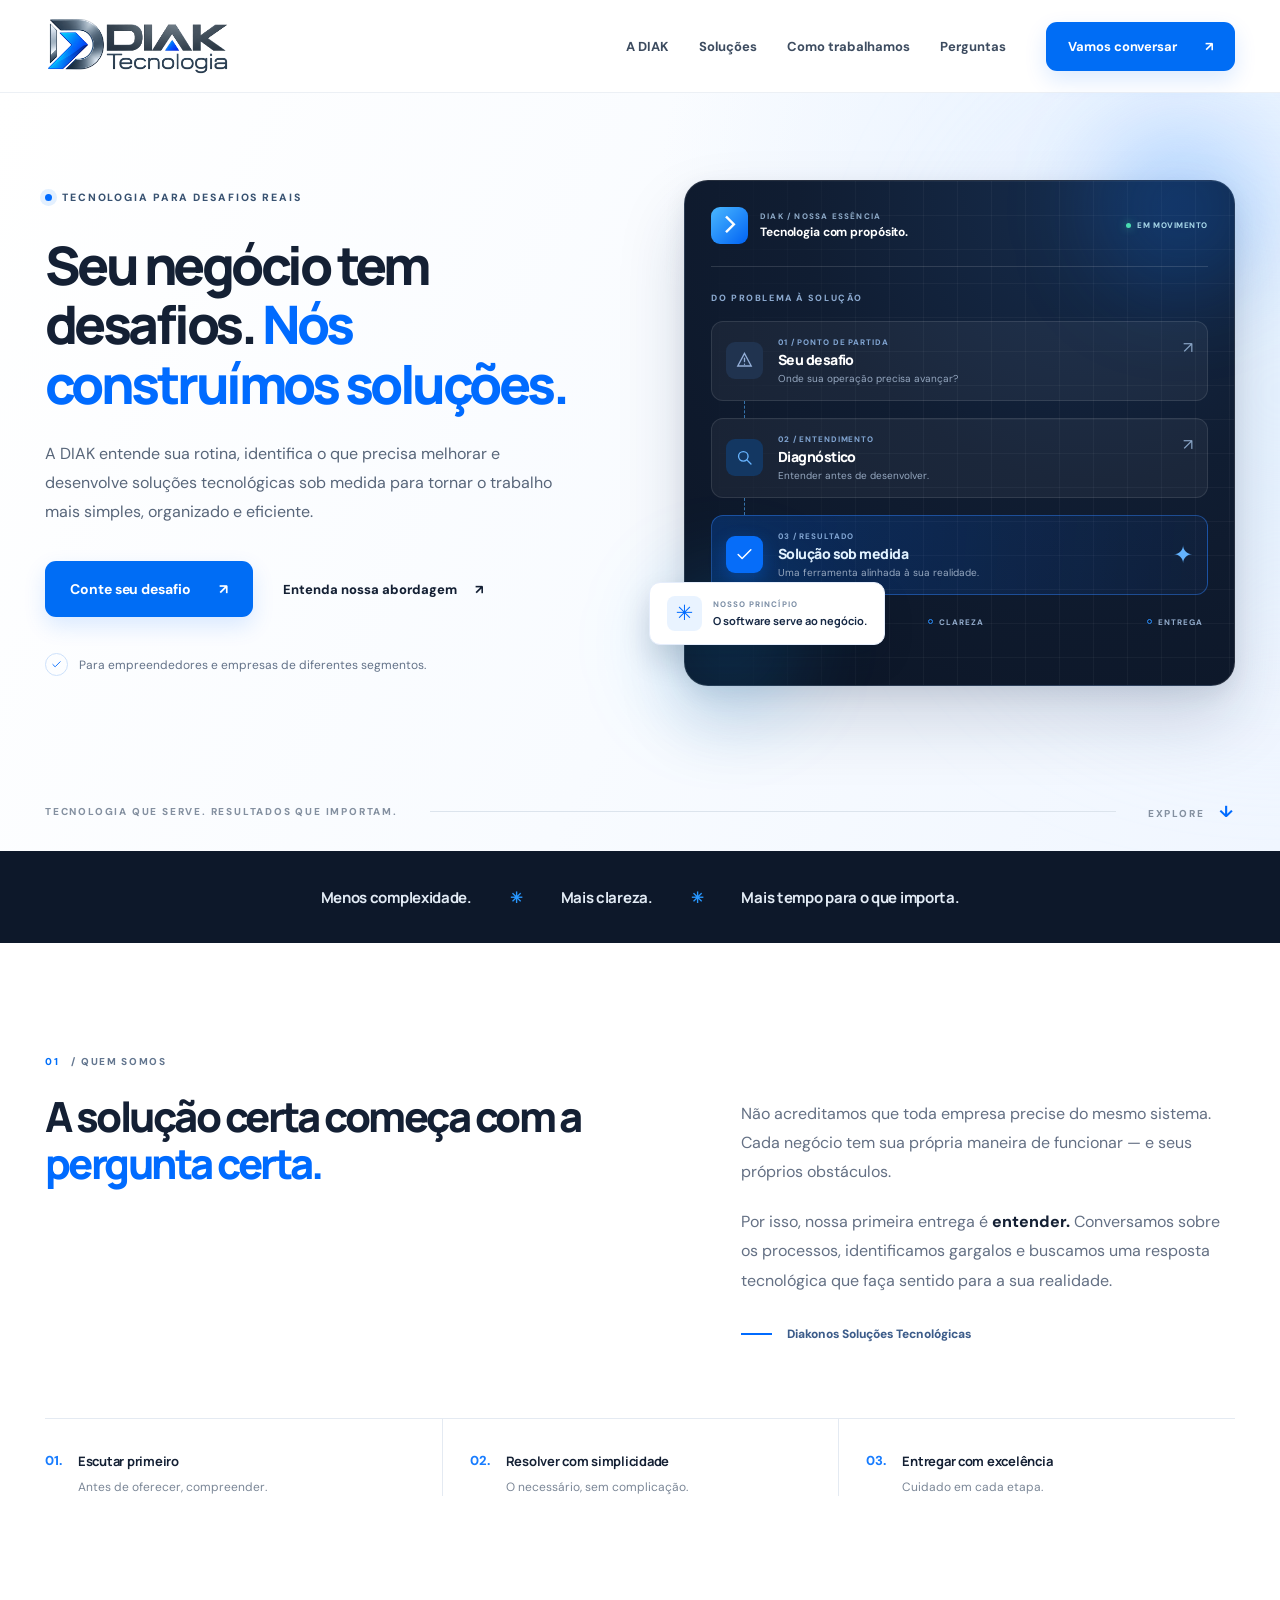
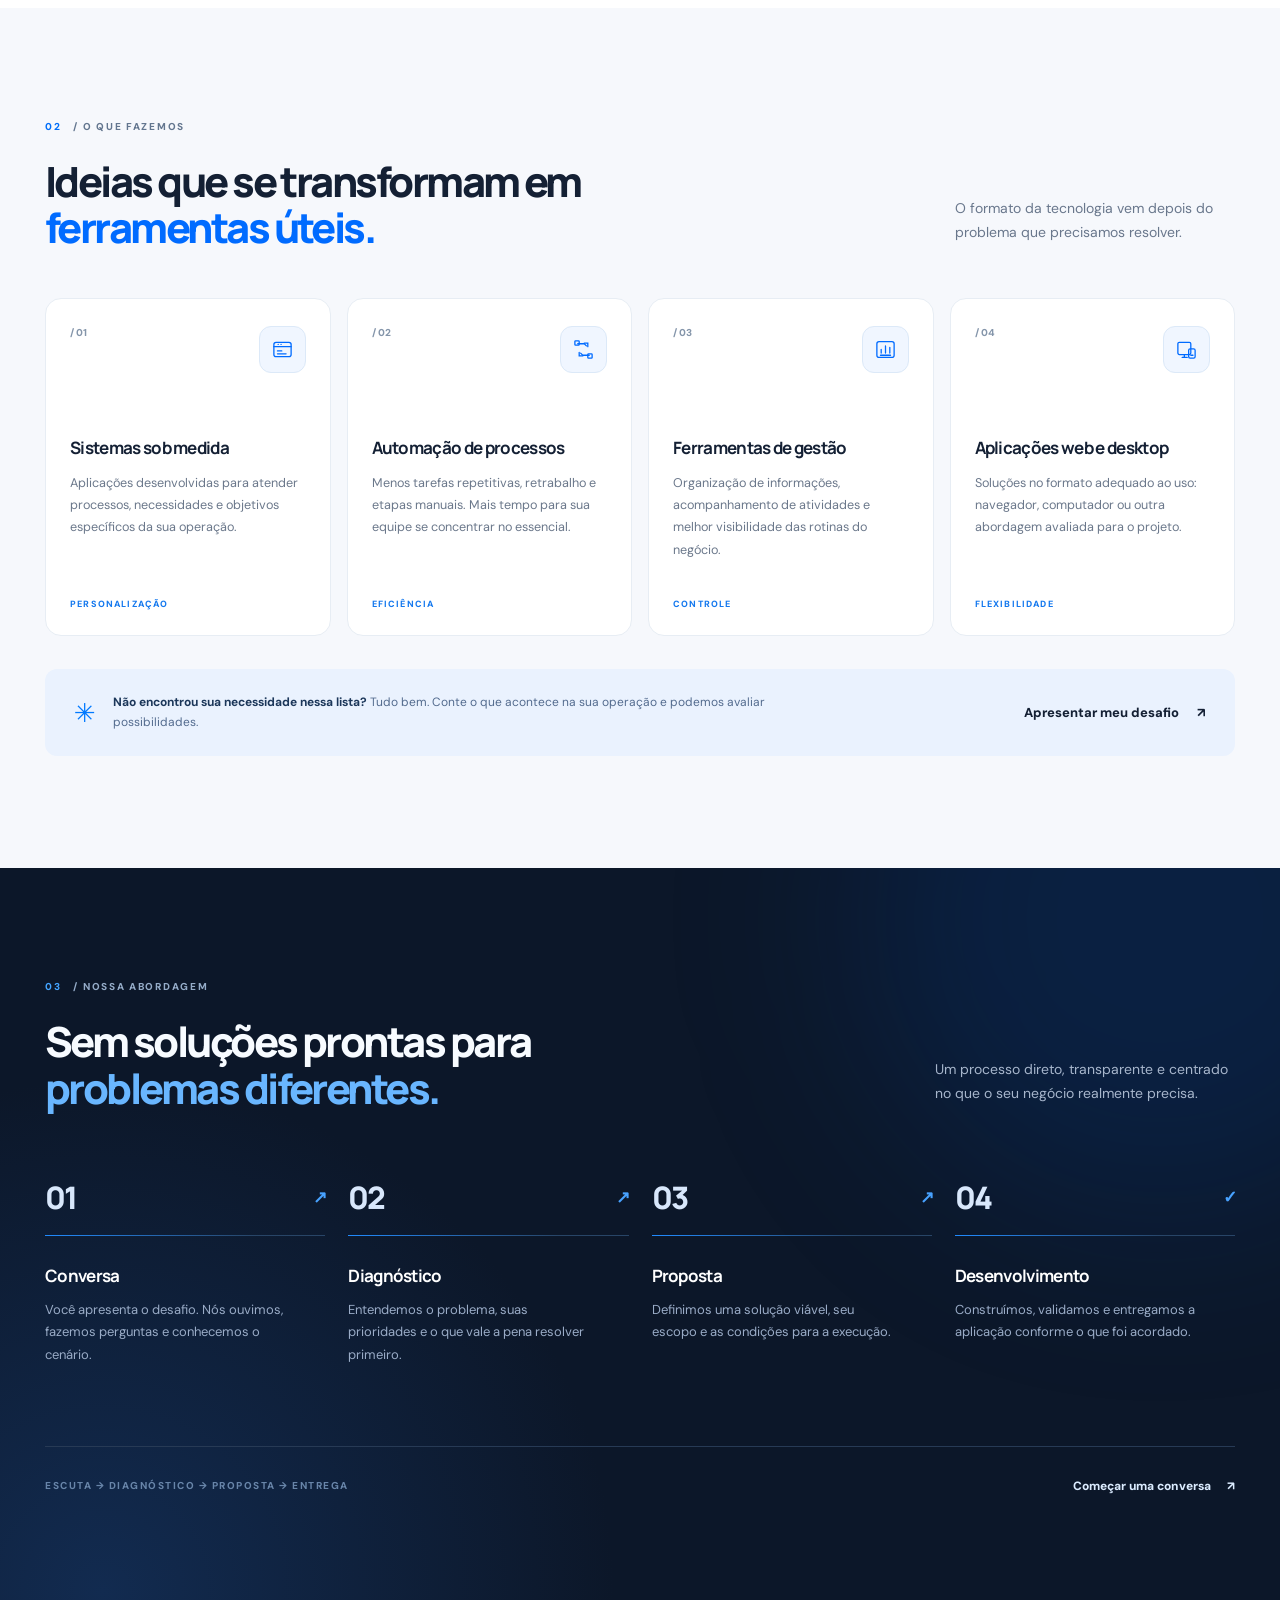
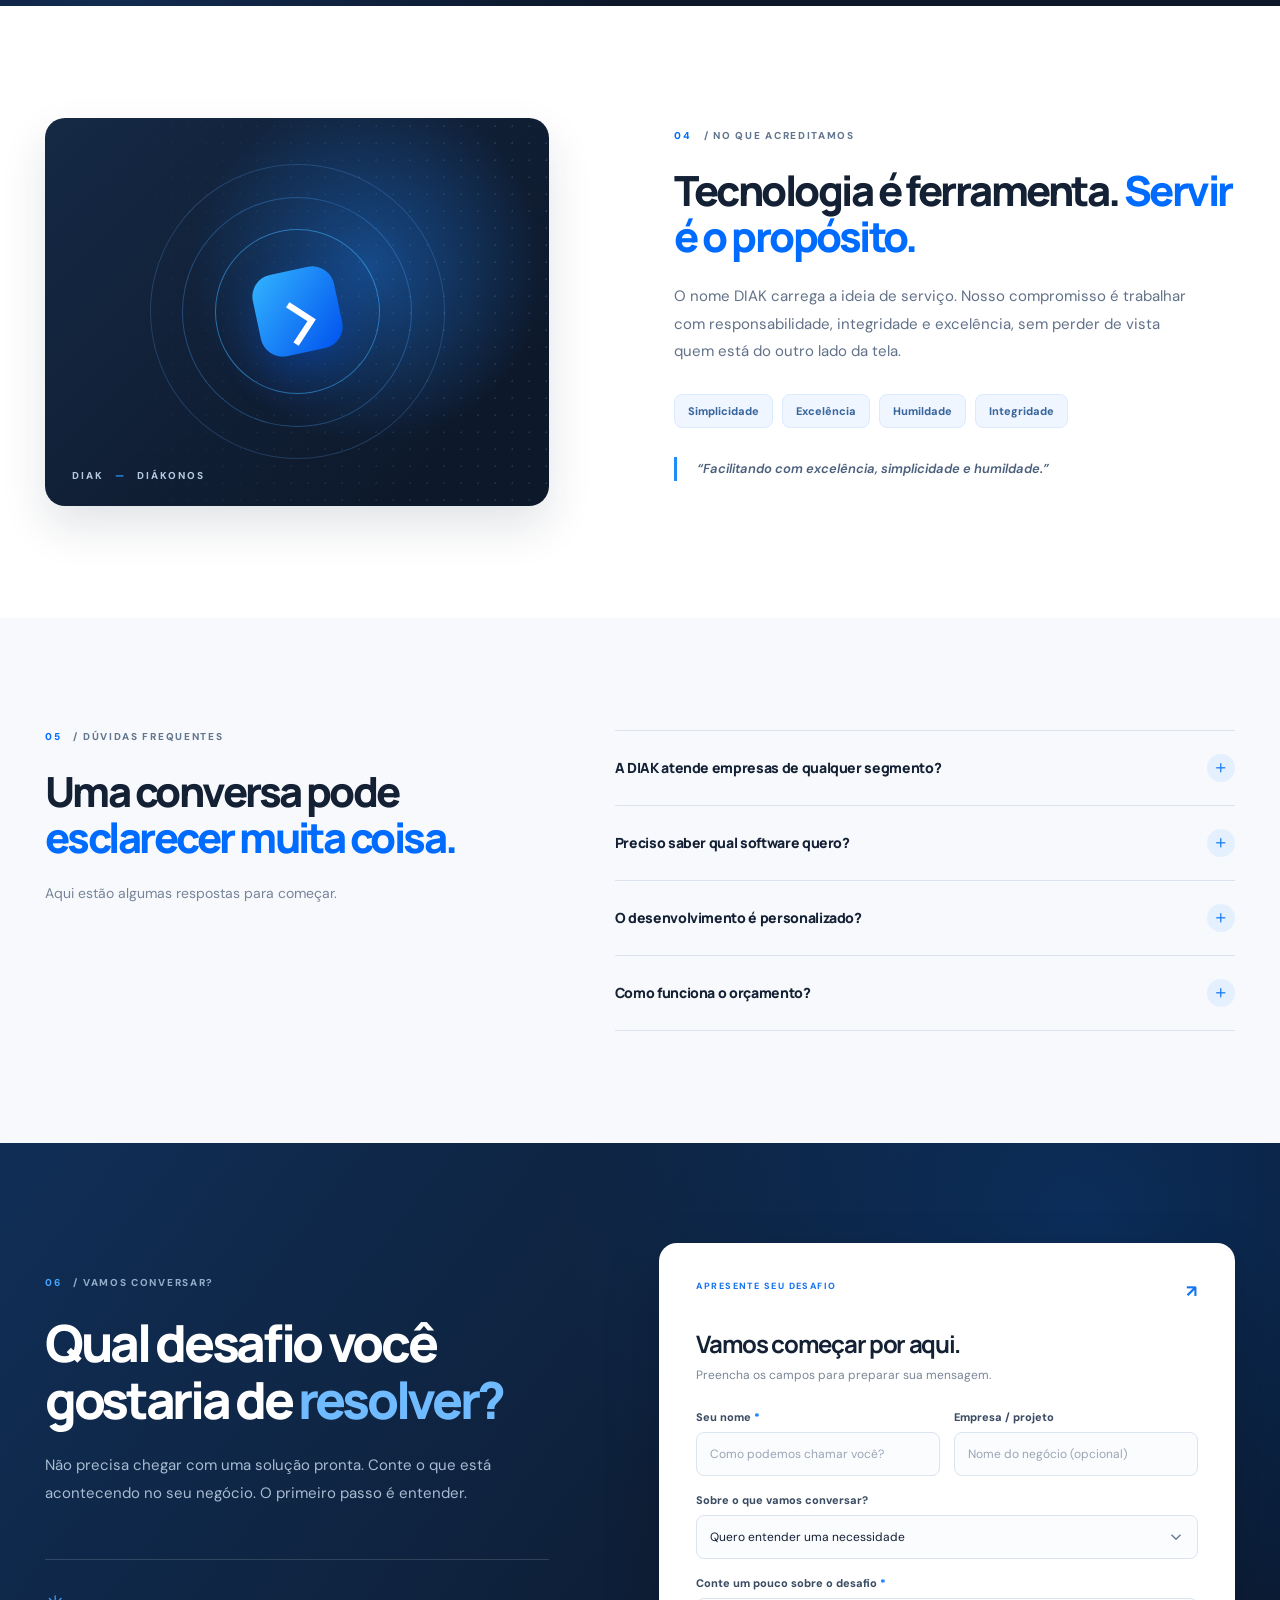
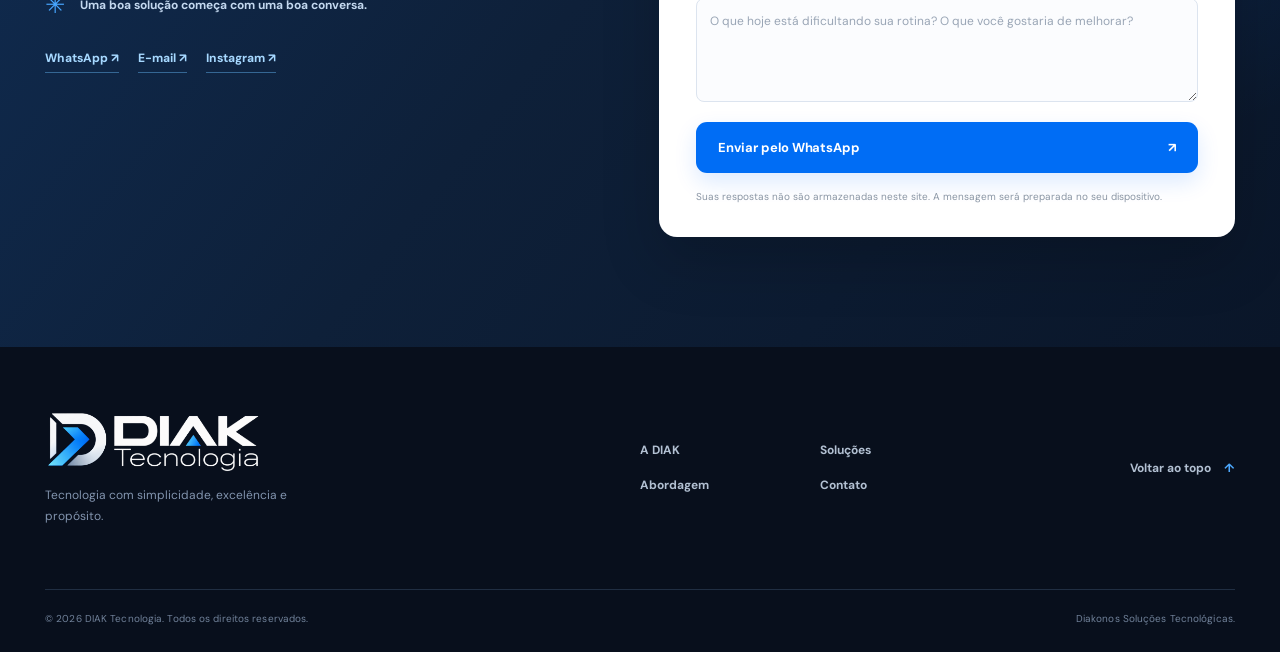
==== index.html @ 64fd661b "Primeira versao do site DIAK" ====
<!doctype html>
<html lang="pt-BR">
<head>
  <meta charset="utf-8">
  <meta name="viewport" content="width=device-width, initial-scale=1">
  <meta name="theme-color" content="#f7f9fc">
  <meta name="description" content="A DIAK Tecnologia entende os desafios do seu negócio e desenvolve soluções tecnológicas sob medida para simplificar processos e facilitar sua operação.">
  <meta property="og:type" content="website">
  <meta property="og:locale" content="pt_BR">
  <meta property="og:title" content="DIAK Tecnologia | Soluções tecnológicas sob medida">
  <meta property="og:description" content="Primeiro entendemos o desafio. Depois, construímos a solução. Tecnologia com simplicidade, excelência e propósito.">
  <meta name="color-scheme" content="light">
  <title>DIAK Tecnologia — Tecnologia a serviço do seu negócio</title>
  <link rel="icon" type="image/svg+xml" href="assets/favicon.svg">
  <link rel="preconnect" href="https://fonts.googleapis.com">
  <link rel="preconnect" href="https://fonts.gstatic.com" crossorigin>
  <link href="https://fonts.googleapis.com/css2?family=DM+Sans:wght@400;500;600;700&family=Manrope:wght@400;500;600;700;800&display=swap" rel="stylesheet">
  <link rel="stylesheet" href="styles.css">
  <script src="config.js" defer></script>
  <script src="main.js" defer></script>
</head>
<body>
  <a class="skip-link" href="#conteudo">Ir para o conteúdo</a>
  <div class="site-shell">
    <header class="site-header" id="topo">
      <div class="container header-inner">
        <a href="#topo" class="brand" aria-label="DIAK Tecnologia — início">
          <img src="assets/logo-para-fundo-claro.png" alt="DIAK Tecnologia" width="196" height="65">
        </a>
        <nav class="desktop-nav" aria-label="Navegação principal">
          <a href="#sobre">A DIAK</a>
          <a href="#solucoes">Soluções</a>
          <a href="#metodo">Como trabalhamos</a>
          <a href="#perguntas">Perguntas</a>
        </nav>
        <a href="#contato" class="btn btn-primary header-action">Vamos conversar <span aria-hidden="true">↗</span></a>
        <button class="menu-toggle" type="button" aria-label="Abrir menu" aria-expanded="false" aria-controls="mobile-menu">
          <span></span><span></span><span></span>
        </button>
      </div>
      <nav class="mobile-nav" id="mobile-menu" aria-label="Navegação para dispositivos móveis" hidden>
        <a href="#sobre">A DIAK</a>
        <a href="#solucoes">Soluções</a>
        <a href="#metodo">Como trabalhamos</a>
        <a href="#perguntas">Perguntas</a>
        <a href="#contato">Fale com a DIAK ↗</a>
      </nav>
    </header>

    <main id="conteudo">
      <section class="hero section-anchor" aria-labelledby="hero-title">
        <div class="hero-glow" aria-hidden="true"></div>
        <div class="container hero-grid">
          <div class="hero-content">
            <div class="eyebrow"><span class="eyebrow-dot" aria-hidden="true"></span> Tecnologia para desafios reais</div>
            <h1 id="hero-title">Seu negócio tem desafios. <span class="blue-text">Nós construímos soluções.</span></h1>
            <p class="hero-description">A DIAK entende sua rotina, identifica o que precisa melhorar e desenvolve soluções tecnológicas sob medida para tornar o trabalho mais simples, organizado e eficiente.</p>
            <div class="hero-actions">
              <a class="btn btn-primary btn-large" href="#contato">Conte seu desafio <span aria-hidden="true">↗</span></a>
              <a class="text-link" href="#metodo">Entenda nossa abordagem <span aria-hidden="true">↗</span></a>
            </div>
            <div class="hero-proof"><span class="proof-mark" aria-hidden="true"><svg viewBox="0 0 24 24" fill="none"><path d="m4 12 5 5L20 6" stroke="currentColor" stroke-width="2" stroke-linecap="round" stroke-linejoin="round"/></svg></span><span>Para empreendedores e empresas de diferentes segmentos.</span></div>
          </div>
          <div class="hero-visual" aria-label="Ilustração da jornada de um desafio até uma solução personalizada">
            <div class="visual-grid" aria-hidden="true"></div>
            <div class="visual-orb orb-one" aria-hidden="true"></div>
            <div class="visual-orb orb-two" aria-hidden="true"></div>
            <div class="visual-header">
              <div class="visual-header-icon"><span class="visual-chevron">›</span></div>
              <div><span class="visual-kicker">DIAK / NOSSA ESSÊNCIA</span><strong>Tecnologia com propósito.</strong></div>
              <span class="visual-status"><span></span> EM MOVIMENTO</span>
            </div>
            <div class="visual-body">
              <div class="visual-label">DO PROBLEMA À SOLUÇÃO</div>
              <div class="journey-step">
                <div class="step-symbol symbol-outline"><svg viewBox="0 0 24 24" fill="none"><path d="M12 3 3.5 19h17L12 3Z" stroke="currentColor" stroke-width="1.7"/><path d="M12 9v4.4M12 16.7h.01" stroke="currentColor" stroke-width="1.7" stroke-linecap="round"/></svg></div>
                <div><span>01 / PONTO DE PARTIDA</span><strong>Seu desafio</strong><small>Onde sua operação precisa avançar?</small></div>
                <span class="journey-arrow" aria-hidden="true">↗</span>
              </div>
              <div class="journey-connector" aria-hidden="true"><span></span></div>
              <div class="journey-step">
                <div class="step-symbol symbol-search"><svg viewBox="0 0 24 24" fill="none"><circle cx="10.5" cy="10.5" r="6" stroke="currentColor" stroke-width="1.7"/><path d="m15 15 5.2 5.2" stroke="currentColor" stroke-width="1.7" stroke-linecap="round"/></svg></div>
                <div><span>02 / ENTENDIMENTO</span><strong>Diagnóstico</strong><small>Entender antes de desenvolver.</small></div>
                <span class="journey-arrow" aria-hidden="true">↗</span>
              </div>
              <div class="journey-connector" aria-hidden="true"><span></span></div>
              <div class="journey-step journey-final">
                <div class="step-symbol symbol-done"><svg viewBox="0 0 24 24" fill="none"><path d="m4 12 5 5L20 6" stroke="currentColor" stroke-width="1.9" stroke-linecap="round" stroke-linejoin="round"/></svg></div>
                <div><span>03 / RESULTADO</span><strong>Solução sob medida</strong><small>Uma ferramenta alinhada à sua realidade.</small></div>
                <span class="final-shine" aria-hidden="true">✦</span>
              </div>
            </div>
            <div class="visual-footer"><span><i></i> ESCUTA</span><span><i></i> CLAREZA</span><span><i></i> ENTREGA</span></div>
            <div class="float-card"><span class="float-card-icon">✳</span><div><small>NOSSO PRINCÍPIO</small><strong>O software serve ao negócio.</strong></div></div>
          </div>
        </div>
        <div class="container hero-bottom"><span>TECNOLOGIA QUE SERVE. RESULTADOS QUE IMPORTAM.</span><span class="line"></span><span class="scroll-text">EXPLORE <span aria-hidden="true">↓</span></span></div>
      </section>

      <section class="manifesto-band" aria-label="Princípios da DIAK">
        <div class="container manifesto-inner"><span>Menos complexidade.</span><span class="band-star" aria-hidden="true">✳</span><span>Mais clareza.</span><span class="band-star" aria-hidden="true">✳</span><span>Mais tempo para o que importa.</span></div>
      </section>

      <section class="section intro-section section-anchor" id="sobre" aria-labelledby="sobre-title">
        <div class="container intro-grid">
          <div class="section-heading" data-reveal>
            <div class="section-overline"><span>01</span> / QUEM SOMOS</div>
            <h2 id="sobre-title">A solução certa começa com a <em>pergunta certa.</em></h2>
          </div>
          <div class="intro-description" data-reveal>
            <p>Não acreditamos que toda empresa precise do mesmo sistema. Cada negócio tem sua própria maneira de funcionar — e seus próprios obstáculos.</p>
            <p>Por isso, nossa primeira entrega é <strong>entender.</strong> Conversamos sobre os processos, identificamos gargalos e buscamos uma resposta tecnológica que faça sentido para a sua realidade.</p>
            <div class="signature"><span class="signature-line" aria-hidden="true"></span><span>Diakonos Soluções Tecnológicas</span></div>
          </div>
        </div>
        <div class="container values-strip" data-reveal>
          <div class="value-item"><span class="value-icon">01.</span><div><strong>Escutar primeiro</strong><span>Antes de oferecer, compreender.</span></div></div>
          <div class="value-item"><span class="value-icon">02.</span><div><strong>Resolver com simplicidade</strong><span>O necessário, sem complicação.</span></div></div>
          <div class="value-item"><span class="value-icon">03.</span><div><strong>Entregar com excelência</strong><span>Cuidado em cada etapa.</span></div></div>
        </div>
      </section>

      <section class="section solutions-section section-anchor" id="solucoes" aria-labelledby="solucoes-title">
        <div class="container">
          <div class="section-overline" data-reveal><span>02</span> / O QUE FAZEMOS</div>
          <div class="section-title-line" data-reveal>
            <h2 id="solucoes-title">Ideias que se transformam em <em>ferramentas úteis.</em></h2>
            <p>O formato da tecnologia vem depois do problema que precisamos resolver.</p>
          </div>
          <div class="solutions-grid">
            <article class="solution-card" data-reveal>
              <div class="solution-head"><span class="solution-index">/ 01</span><span class="solution-icon"><svg viewBox="0 0 32 32" fill="none"><rect x="4" y="6" width="24" height="20" rx="3" stroke="currentColor" stroke-width="1.8"/><path d="M4 12h24M10 9h.01M14 9h.01M9 18h6M9 22h12" stroke="currentColor" stroke-width="1.8" stroke-linecap="round"/></svg></span></div>
              <h3>Sistemas sob medida</h3><p>Aplicações desenvolvidas para atender processos, necessidades e objetivos específicos da sua operação.</p><span class="card-caption">PERSONALIZAÇÃO</span>
            </article>
            <article class="solution-card" data-reveal>
              <div class="solution-head"><span class="solution-index">/ 02</span><span class="solution-icon"><svg viewBox="0 0 32 32" fill="none"><path d="M8 8h9l3 3M24 24h-9l-3-3" stroke="currentColor" stroke-width="1.8" stroke-linecap="round"/><path d="M17 7h5v5M15 25h-5v-5" stroke="currentColor" stroke-width="1.8" stroke-linecap="round"/><rect x="4" y="4" width="6" height="6" rx="1" stroke="currentColor" stroke-width="1.8"/><rect x="22" y="22" width="6" height="6" rx="1" stroke="currentColor" stroke-width="1.8"/></svg></span></div>
              <h3>Automação de processos</h3><p>Menos tarefas repetitivas, retrabalho e etapas manuais. Mais tempo para sua equipe se concentrar no essencial.</p><span class="card-caption">EFICIÊNCIA</span>
            </article>
            <article class="solution-card" data-reveal>
              <div class="solution-head"><span class="solution-index">/ 03</span><span class="solution-icon"><svg viewBox="0 0 32 32" fill="none"><rect x="4" y="5" width="24" height="22" rx="3" stroke="currentColor" stroke-width="1.8"/><path d="M10 21v-5M16 21V11M22 21v-8M9 24h14" stroke="currentColor" stroke-width="1.8" stroke-linecap="round"/></svg></span></div>
              <h3>Ferramentas de gestão</h3><p>Organização de informações, acompanhamento de atividades e melhor visibilidade das rotinas do negócio.</p><span class="card-caption">CONTROLE</span>
            </article>
            <article class="solution-card" data-reveal>
              <div class="solution-head"><span class="solution-index">/ 04</span><span class="solution-icon"><svg viewBox="0 0 32 32" fill="none"><rect x="4" y="6" width="18" height="17" rx="2" stroke="currentColor" stroke-width="1.8"/><rect x="19" y="15" width="9" height="13" rx="2" stroke="currentColor" stroke-width="1.8"/><path d="M10 27h7M13 23v4M22 24h3" stroke="currentColor" stroke-width="1.8" stroke-linecap="round"/></svg></span></div>
              <h3>Aplicações web e desktop</h3><p>Soluções no formato adequado ao uso: navegador, computador ou outra abordagem avaliada para o projeto.</p><span class="card-caption">FLEXIBILIDADE</span>
            </article>
          </div>
          <div class="solutions-note" data-reveal><div><span class="note-asterisk">✳</span><p><strong>Não encontrou sua necessidade nessa lista?</strong> Tudo bem. Conte o que acontece na sua operação e podemos avaliar possibilidades.</p></div><a href="#contato" class="text-link">Apresentar meu desafio <span aria-hidden="true">↗</span></a></div>
        </div>
      </section>

      <section class="section method-section section-anchor" id="metodo" aria-labelledby="metodo-title">
        <div class="method-light" aria-hidden="true"></div>
        <div class="container method-header" data-reveal><div><div class="section-overline overline-light"><span>03</span> / NOSSA ABORDAGEM</div><h2 id="metodo-title">Sem soluções prontas para <em>problemas diferentes.</em></h2></div><p>Um processo direto, transparente e centrado no que o seu negócio realmente precisa.</p></div>
        <div class="container method-grid">
          <article class="method-card" data-reveal><span class="method-number">01 <span>↗</span></span><div class="method-rule"></div><h3>Conversa</h3><p>Você apresenta o desafio. Nós ouvimos, fazemos perguntas e conhecemos o cenário.</p></article>
          <article class="method-card" data-reveal><span class="method-number">02 <span>↗</span></span><div class="method-rule"></div><h3>Diagnóstico</h3><p>Entendemos o problema, suas prioridades e o que vale a pena resolver primeiro.</p></article>
          <article class="method-card" data-reveal><span class="method-number">03 <span>↗</span></span><div class="method-rule"></div><h3>Proposta</h3><p>Definimos uma solução viável, seu escopo e as condições para a execução.</p></article>
          <article class="method-card" data-reveal><span class="method-number">04 <span>✓</span></span><div class="method-rule"></div><h3>Desenvolvimento</h3><p>Construímos, validamos e entregamos a aplicação conforme o que foi acordado.</p></article>
        </div>
        <div class="container method-footer" data-reveal><span>ESCUTA → DIAGNÓSTICO → PROPOSTA → ENTREGA</span><a href="#contato">Começar uma conversa <span aria-hidden="true">↗</span></a></div>
      </section>

      <section class="section purpose-section" aria-labelledby="proposito-title">
        <div class="container purpose-grid"><div class="purpose-graphic" aria-hidden="true"><span class="purpose-circle circle-1"></span><span class="purpose-circle circle-2"></span><span class="purpose-circle circle-3"></span><span class="purpose-glyph">›</span><div class="purpose-graphic-bottom">DIAK <span>—</span> DIÁKONOS</div></div><div class="purpose-copy" data-reveal><div class="section-overline"><span>04</span> / NO QUE ACREDITAMOS</div><h2 id="proposito-title">Tecnologia é ferramenta. <em>Servir é o propósito.</em></h2><p>O nome DIAK carrega a ideia de serviço. Nosso compromisso é trabalhar com responsabilidade, integridade e excelência, sem perder de vista quem está do outro lado da tela.</p><div class="purpose-tags"><span>Simplicidade</span><span>Excelência</span><span>Humildade</span><span>Integridade</span></div><p class="purpose-motto">“Facilitando com excelência, simplicidade e humildade.”</p></div></div>
      </section>

      <section class="section faq-section section-anchor" id="perguntas" aria-labelledby="faq-title">
        <div class="container faq-grid"><div data-reveal><div class="section-overline"><span>05</span> / DÚVIDAS FREQUENTES</div><h2 id="faq-title">Uma conversa pode <em>esclarecer muita coisa.</em></h2><p class="faq-intro">Aqui estão algumas respostas para começar.</p></div><div class="faq-list" data-reveal>
          <details><summary>A DIAK atende empresas de qualquer segmento?<span class="faq-plus" aria-hidden="true">+</span></summary><p>Sim. A DIAK busca atender empreendedores e empresas de diferentes áreas. Cada demanda é avaliada para entender se há uma solução adequada ao contexto.</p></details>
          <details><summary>Preciso saber qual software quero?<span class="faq-plus" aria-hidden="true">+</span></summary><p>Não. Você pode começar explicando o problema ou a dificuldade que enfrenta. O diagnóstico serve justamente para identificar alternativas.</p></details>
          <details><summary>O desenvolvimento é personalizado?<span class="faq-plus" aria-hidden="true">+</span></summary><p>Sim. A proposta considera o processo, as necessidades e as prioridades de cada projeto. O escopo é definido antes do início do desenvolvimento.</p></details>
          <details><summary>Como funciona o orçamento?<span class="faq-plus" aria-hidden="true">+</span></summary><p>Após uma conversa inicial e a compreensão dos requisitos, avaliamos a viabilidade e apresentamos uma proposta com escopo, condições e valores.</p></details>
        </div></div>
      </section>

      <section class="contact-section section-anchor" id="contato" aria-labelledby="contato-title">
        <div class="contact-ambient" aria-hidden="true"></div>
        <div class="container contact-grid">
          <div class="contact-copy" data-reveal><div class="section-overline overline-light"><span>06</span> / VAMOS CONVERSAR?</div><h2 id="contato-title">Qual desafio você gostaria de <em>resolver?</em></h2><p>Não precisa chegar com uma solução pronta. Conte o que está acontecendo no seu negócio. O primeiro passo é entender.</p><div class="contact-signature"><span class="contact-mark">✳</span><span>Uma boa solução começa com uma boa conversa.</span></div><div class="contact-links" id="direct-links" hidden></div></div>
          <form class="contact-form" id="briefing-form" data-reveal>
            <div class="form-overline">APRESENTE SEU DESAFIO <span>↗</span></div>
            <h3>Vamos começar por aqui.</h3><p class="form-intro">Preencha os campos para preparar sua mensagem.</p>
            <div class="form-row"><div class="form-field"><label for="nome">Seu nome <span aria-hidden="true">*</span></label><input id="nome" name="nome" required autocomplete="name" maxlength="80" placeholder="Como podemos chamar você?"></div><div class="form-field"><label for="empresa">Empresa / projeto</label><input id="empresa" name="empresa" autocomplete="organization" maxlength="100" placeholder="Nome do negócio (opcional)"></div></div>
            <div class="form-field"><label for="tipo">Sobre o que vamos conversar?</label><select name="tipo" id="tipo"><option value="Entender uma necessidade">Quero entender uma necessidade</option><option value="Desenvolver um sistema">Desenvolver um sistema</option><option value="Automatizar processos">Automatizar processos</option><option value="Melhorar a gestão">Melhorar a gestão</option><option value="Outro desafio">Outro desafio</option></select></div>
            <div class="form-field"><label for="desafio">Conte um pouco sobre o desafio <span aria-hidden="true">*</span></label><textarea id="desafio" name="desafio" required maxlength="1200" rows="4" placeholder="O que hoje está dificultando sua rotina? O que você gostaria de melhorar?"></textarea></div>
            <button type="submit" class="btn btn-primary btn-submit" id="contact-submit"><span id="submit-text">Preparar minha mensagem</span><span aria-hidden="true">↗</span></button>
            <p class="form-note" id="form-note">Suas respostas não são armazenadas neste site. A mensagem será preparada no seu dispositivo.</p>
            <div class="form-feedback" id="form-feedback" role="status" aria-live="polite" hidden></div>
            <div class="contact-message-preview" id="contact-message-preview" hidden><label for="message-output">Sua mensagem, pronta para compartilhar:</label><textarea id="message-output" readonly rows="7"></textarea><button type="button" class="btn btn-outline" id="copy-message">Copiar mensagem <span aria-hidden="true">↗</span></button></div>
          </form>
        </div>
      </section>
    </main>

    <footer class="site-footer"><div class="container footer-main"><div><a href="#topo" class="footer-brand" aria-label="DIAK Tecnologia — voltar ao início"><img src="assets/logo-para-fundo-escuro.png" alt="DIAK Tecnologia" width="214" height="64"></a><p>Tecnologia com simplicidade, excelência e propósito.</p></div><div class="footer-nav"><a href="#sobre">A DIAK</a><a href="#solucoes">Soluções</a><a href="#metodo">Abordagem</a><a href="#contato">Contato</a></div><div class="footer-back"><a href="#topo">Voltar ao topo <span aria-hidden="true">↑</span></a></div></div><div class="container footer-bottom"><span>© <span id="year">2026</span> DIAK Tecnologia. Todos os direitos reservados.</span><span>Diakonos Soluções Tecnológicas.</span></div></footer>
  </div>
</body>
</html>
---- styles.css ----
:root{
  --ink:#142034;--ink-soft:#45546b;--muted:#738093;--navy:#0d182a;--night:#0b1423;
  --blue:#006bff;--blue-light:#279eff;--sky:#eaf4ff;--line:#e4eaf2;--paper:#f7f9fc;
  --white:#fff;--radius:20px;--container:1190px;
  --shadow:0 22px 65px rgba(12,32,67,.09)
}
*{box-sizing:border-box}
html{scroll-behavior:smooth;scroll-padding-top:92px}
body{margin:0;background:var(--paper);color:var(--ink);font-family:"DM Sans",system-ui,-apple-system,BlinkMacSystemFont,"Segoe UI",sans-serif;-webkit-font-smoothing:antialiased}
body.menu-is-open{overflow:hidden}
::selection{background:#b7d6ff;color:var(--navy)}
a{text-decoration:none;color:inherit}button,input,textarea,select{font:inherit}
button,a{-webkit-tap-highlight-color:transparent}
button{cursor:pointer}svg{width:100%;height:100%}img{max-width:100%;height:auto;display:block}
:focus-visible{outline:3px solid #5aa5ff;outline-offset:4px}
.container{width:min(var(--container),calc(100% - 72px));margin-inline:auto}
.section-anchor{scroll-margin-top:80px}
.skip-link{position:fixed;top:-80px;left:18px;z-index:9999;padding:14px 18px;border-radius:10px;background:var(--navy);color:#fff}
.skip-link:focus{top:12px}
.site-shell{overflow:clip}
h1,h2,h3,p{margin-top:0}h1,h2,h3{font-family:Manrope,"DM Sans",sans-serif;letter-spacing:-.045em}
h1,h2{font-weight:800;line-height:1.12}em{font-style:normal;color:var(--blue)}
.btn{display:inline-flex;align-items:center;justify-content:center;gap:28px;padding:14px 21px;min-height:49px;white-space:nowrap;font-weight:700;font-size:13px;letter-spacing:-.005em;border-radius:11px;border:1px solid transparent;transition:transform .2s,background .2s,box-shadow .2s;color:inherit}
.btn:hover{transform:translateY(-2px)}.btn-primary{background:#006df5;color:#fff;box-shadow:0 9px 22px rgba(0,103,255,.14)}.btn-primary:hover{background:#005bde;box-shadow:0 12px 26px rgba(0,103,255,.22)}.btn-large{min-height:56px;padding-inline:24px;font-size:14px}.btn-outline{border:1px solid #c5d6ee;background:#fff;color:var(--ink)}.btn-outline:hover{background:#eef5ff}
.text-link{display:inline-flex;align-items:center;gap:18px;font-size:13px;font-weight:800;transition:color .2s}.text-link:hover{color:var(--blue)}
/* Header */
.site-header{position:relative;z-index:40;border-bottom:1px solid #ecf0f5;background:rgba(255,255,255,.95);backdrop-filter:blur(18px)}
.header-inner{min-height:92px;display:flex;align-items:center;gap:32px}
.brand{display:flex;align-items:center;width:190px;flex-shrink:0}.brand img{width:185px;height:auto}
.desktop-nav{display:flex;align-items:center;gap:30px;margin-left:auto}
.desktop-nav a{font-size:13px;color:#3d4c60;font-weight:700;transition:color .2s}.desktop-nav a:hover{color:var(--blue)}
.header-action{margin-left:8px}.menu-toggle,.mobile-nav{display:none}
/* Hero */
.hero{position:relative;isolation:isolate;background:radial-gradient(circle at 91% 15%,#e6f1ff 0,transparent 38%),linear-gradient(115deg,#fff 0%,#f8fbff 55%,#f0f6ff 100%);padding-top:76px;overflow:hidden}
.hero-glow{position:absolute;width:440px;height:440px;border-radius:100%;background:#e6f2ff;filter:blur(110px);top:80px;right:-220px;z-index:-1}
.hero-grid{display:grid;grid-template-columns:minmax(0,1.03fr) minmax(0,.97fr);gap:54px;align-items:center;min-height:602px;padding-bottom:75px}
.hero-content{padding-bottom:4px}.eyebrow{display:inline-flex;align-items:center;gap:10px;color:#385271;text-transform:uppercase;letter-spacing:.18em;font-size:10.5px;font-weight:800;margin-bottom:31px}
.eyebrow-dot{width:7px;height:7px;border-radius:50%;background:var(--blue);box-shadow:0 0 0 5px #e3f0ff}
h1{font-size:clamp(43px,4.15vw,66px);margin-bottom:27px;max-width:680px;letter-spacing:-.066em}
.blue-text{color:var(--blue)}.hero-description{font-size:16px;line-height:1.8;color:#58667a;max-width:540px;margin-bottom:35px}
.hero-actions{display:flex;align-items:center;gap:30px;flex-wrap:wrap;margin-bottom:36px}
.hero-proof{display:flex;align-items:center;gap:11px;color:#647389;font-size:12px;line-height:1.55}
.proof-mark{width:23px;height:23px;display:grid;place-items:center;color:var(--blue);border:1px solid #cde1fb;border-radius:50%;padding:5px;flex-shrink:0}
.hero-bottom{display:flex;align-items:center;gap:32px;min-height:80px;color:#8490a0;font-size:10px;font-weight:800;letter-spacing:.18em}.hero-bottom .line{height:1px;flex:1;background:#dce4ed}.scroll-text{white-space:nowrap}.scroll-text span{font-size:16px;margin-left:11px;color:var(--blue)}
/* CSS-only conceptual product illustration */
.hero-visual{height:506px;border-radius:24px;position:relative;isolation:isolate;overflow:visible;background:radial-gradient(circle at 75% 0%,#162c4c,#101d32 46%,#0c1525 100%);box-shadow:0 35px 66px rgba(17,43,83,.17),0 8px 22px rgba(16,31,52,.08);border:1px solid rgba(255,255,255,.11);color:white;padding:26px}
.visual-grid{position:absolute;inset:0;border-radius:inherit;z-index:-1;background-image:linear-gradient(rgba(255,255,255,.04) 1px,transparent 1px),linear-gradient(90deg,rgba(255,255,255,.04) 1px,transparent 1px);background-size:34px 34px;mask-image:linear-gradient(90deg,transparent,#000 40%,#000 85%)}
.visual-orb{position:absolute;border-radius:50%;pointer-events:none;z-index:-1}.orb-one{width:170px;height:170px;top:-58px;right:-33px;background:rgba(13,118,255,.22);filter:blur(45px)}.orb-two{width:155px;height:155px;bottom:-35px;left:-35px;background:rgba(19,160,255,.14);filter:blur(38px)}
.visual-header{display:flex;align-items:center;gap:12px;padding-bottom:22px;border-bottom:1px solid rgba(255,255,255,.13)}
.visual-header-icon{width:37px;height:37px;display:grid;place-items:center;background:linear-gradient(135deg,#4ab8ff,#0062f4);border-radius:9px;flex-shrink:0}.visual-chevron{font-family:Manrope;font-size:37px;line-height:1;transform:translateY(-3px)}
.visual-header>div:nth-child(2){display:flex;flex-direction:column;gap:3px;min-width:0}.visual-kicker{font-size:8px;letter-spacing:.15em;font-weight:800;color:#8da9c7}.visual-header strong{font-size:12px;letter-spacing:-.01em}
.visual-status{margin-left:auto;display:flex;align-items:center;gap:6px;font-size:8px;font-weight:800;letter-spacing:.07em;color:#a6d6e8;white-space:nowrap}.visual-status span{width:5px;height:5px;background:#49ddb1;box-shadow:0 0 9px rgba(62,224,172,.7);border-radius:50%}
.visual-body{padding-top:25px}.visual-label{letter-spacing:.18em;font-size:9px;color:#8ba9cf;font-weight:800;margin-bottom:17px}
.journey-step{display:flex;align-items:center;gap:15px;padding:15px 14px;background:rgba(255,255,255,.046);border:1px solid rgba(255,255,255,.10);border-radius:12px}
.journey-step>div:nth-child(2){display:flex;flex-direction:column;gap:3px;min-width:0;flex:1}.journey-step>div:nth-child(2)>span{font-size:8px;letter-spacing:.11em;color:#80a4d1;font-weight:800}.journey-step strong{font-family:Manrope;font-weight:800;font-size:14px;letter-spacing:-.04em}.journey-step small{color:#96a8c0;font-size:10px;line-height:1.3}
.step-symbol{width:37px;height:37px;border-radius:9px;display:grid;place-items:center;padding:9px;flex-shrink:0}.symbol-outline{color:#93aed7;background:#20334f}.symbol-search{color:#67b4ff;background:#133762}.symbol-done{color:#fff;background:#066df9;box-shadow:0 6px 17px rgba(0,111,255,.32)}.journey-arrow{font-size:16px;color:#88a3c4;align-self:flex-start}.journey-connector{height:17px;display:flex;margin-left:33px}.journey-connector span{border-left:1px dashed #3673ab}
.journey-final{background:linear-gradient(95deg,rgba(0,105,255,.24),rgba(39,119,255,.06));border-color:rgba(49,132,255,.43)}.journey-final strong{color:#e1f2ff}.final-shine{color:#64b4ff;font-size:24px}
.visual-footer{display:flex;justify-content:space-between;gap:12px;margin-top:22px;padding:0 5px;color:#91aaca;font-size:8px;font-weight:800;letter-spacing:.12em}.visual-footer span{display:flex;align-items:center;gap:6px}.visual-footer i{width:5px;height:5px;border:1px solid #2a90ff;border-radius:50%}
.float-card{position:absolute;left:-36px;bottom:40px;border:1px solid #e5edfb;display:flex;align-items:center;gap:11px;background:white;box-shadow:0 15px 30px rgba(5,24,46,.14);padding:13px 17px;border-radius:11px;color:#162844;max-width:285px}.float-card-icon{display:grid;place-items:center;color:var(--blue);background:#e9f3ff;border-radius:8px;width:35px;height:35px;flex-shrink:0;font-size:21px}.float-card div{display:flex;flex-direction:column;gap:4px}.float-card small{color:#7e90a7;font-size:8px;font-weight:800;letter-spacing:.13em}.float-card strong{font-family:Manrope;font-size:11px;white-space:nowrap}
/* Bands */
.manifesto-band{background:var(--navy);color:#e2ebf5}.manifesto-inner{min-height:92px;display:flex;justify-content:center;align-items:center;gap:38px;font-size:15px;font-family:Manrope;font-weight:700;letter-spacing:-.02em}.band-star{font-size:15px;color:#2897ff}
/* Shared sections */
.section{padding:112px 0}.section-overline{display:flex;gap:12px;align-items:center;color:#63768f;font-weight:800;font-size:10px;letter-spacing:.17em;margin-bottom:25px}.section-overline span{color:#006ef9}.overline-light{color:#95acc8}.overline-light span{color:#44a4ff}
h2{font-size:clamp(33px,3.25vw,49px);letter-spacing:-.061em;margin-bottom:0}h2 em{color:var(--blue)}
.js-enabled [data-reveal]{opacity:0;transform:translateY(18px);transition:opacity .6s ease,transform .6s ease}.js-enabled [data-reveal].is-visible{opacity:1;transform:translateY(0)}
/* Intro */
.intro-section{background:#fff}.intro-grid{display:grid;grid-template-columns:1fr .85fr;gap:115px;align-items:start}.intro-grid h2{max-width:555px}.intro-description{padding-top:44px}.intro-description p{font-size:16px;line-height:1.82;color:#647084;margin-bottom:21px}.intro-description strong{color:var(--ink);font-weight:800}.signature{display:flex;align-items:center;gap:15px;font-size:12px;font-weight:800;color:#3c5c8a;margin-top:31px}.signature-line{width:31px;height:2px;background:var(--blue)}
.values-strip{margin-top:76px;border-top:1px solid var(--line);display:grid;grid-template-columns:repeat(3,1fr)}.value-item{display:flex;gap:16px;padding:33px 17px 0 0}.value-item:not(:first-child){border-left:1px solid var(--line);padding-left:27px}.value-icon{color:#177cff;font-size:13px;font-weight:800}.value-item div{display:flex;flex-direction:column;gap:8px}.value-item strong{font-family:Manrope;font-size:13px;letter-spacing:-.02em}.value-item div span{font-size:12px;color:#7b8797;line-height:1.5}
/* Solutions */
.solutions-section{background:#f6f8fc}.section-title-line{display:flex;align-items:end;justify-content:space-between;gap:50px;margin-bottom:47px}.section-title-line h2{max-width:670px}.section-title-line p{max-width:280px;font-size:14px;line-height:1.75;color:#69778c;margin-bottom:6px}
.solutions-grid{display:grid;grid-template-columns:repeat(4,minmax(0,1fr));gap:16px}
.solution-card{min-height:338px;padding:27px 24px 25px;background:#fff;border:1px solid #e7edf4;border-radius:16px;display:flex;flex-direction:column;transition:border-color .25s,box-shadow .25s,transform .25s;position:relative;overflow:hidden}
.solution-card:hover{transform:translateY(-5px);border-color:#c8ddfb;box-shadow:var(--shadow)}.solution-card:before{content:"";position:absolute;inset:0 auto auto 0;width:100%;height:3px;background:linear-gradient(90deg,#1686ff,transparent);opacity:0;transition:opacity .2s}.solution-card:hover:before{opacity:1}
.solution-head{display:flex;align-items:flex-start;justify-content:space-between;margin-bottom:64px}.solution-index{font-size:10px;font-weight:800;color:#8495aa}.solution-icon{display:grid;place-items:center;width:47px;height:47px;padding:11px;border:1px solid #dce9f8;border-radius:12px;background:#f0f6ff;color:var(--blue)}
.solution-card h3{font-size:17px;line-height:1.3;margin-bottom:13px;letter-spacing:-.04em}.solution-card p{font-size:12.6px;line-height:1.77;color:#6b788b;margin-bottom:25px}.card-caption{font-size:9px;font-weight:800;letter-spacing:.13em;color:#1478ee;margin-top:auto}
.solutions-note{display:flex;align-items:center;justify-content:space-between;gap:30px;margin-top:33px;background:#eaf2fe;border-radius:12px;padding:24px 29px}.solutions-note>div{display:flex;gap:17px;align-items:center}.solutions-note p{font-size:12px;line-height:1.65;color:#536b8e;margin:0;max-width:660px}.solutions-note strong{color:#1c375a}.note-asterisk{font-size:26px;color:#0079ff}
/* Method */
.method-section{background:radial-gradient(circle at 8% 98%,#122b50 0%,transparent 37%),#0c1729;color:#fff;position:relative;overflow:hidden}.method-light{pointer-events:none;position:absolute;right:-180px;top:-250px;width:600px;height:600px;border-radius:50%;background:rgba(4,84,190,.16);filter:blur(95px)}
.method-header{display:flex;align-items:end;gap:80px;justify-content:space-between;position:relative}.method-header>div{max-width:675px}.method-header h2{color:#f7fbff}.method-header h2 em{color:#69b6ff}.method-header>p{max-width:300px;margin-bottom:6px;color:#a7b6cc;line-height:1.75;font-size:14px}
.method-grid{position:relative;display:grid;grid-template-columns:repeat(4,1fr);gap:23px;margin-top:64px}.method-card{min-height:235px}.method-number{display:flex;align-items:center;justify-content:space-between;font-size:31px;font-weight:800;font-family:Manrope;letter-spacing:-.06em;color:#d8e7fb}.method-number span{font-size:17px;color:#48a2ff}.method-rule{height:1px;background:linear-gradient(90deg,#218bff,#284567 75%);margin:17px 0 28px}.method-card h3{font-size:17px;margin-bottom:12px;letter-spacing:-.04em}.method-card p{font-size:13px;color:#9aacc7;line-height:1.75;max-width:243px}
.method-footer{border-top:1px solid #273a55;display:flex;justify-content:space-between;align-items:center;gap:18px;padding-top:31px;margin-top:35px}.method-footer>span{font-size:10px;font-weight:800;letter-spacing:.15em;color:#6885a9}.method-footer>a{font-size:12px;font-weight:800;display:flex;gap:16px;align-items:center;color:#dcecff;transition:color .2s}.method-footer>a:hover{color:#57b4ff}
/* Purpose */
.purpose-section{background:#fff}.purpose-grid{display:grid;grid-template-columns:.9fr 1fr;gap:125px;align-items:center}.purpose-graphic{background:radial-gradient(circle at 64% 38%,#164a89 0,transparent 44%),linear-gradient(135deg,#152945,#0d182a 85%);border-radius:20px;min-height:388px;position:relative;overflow:hidden;display:grid;place-items:center;isolation:isolate;box-shadow:0 20px 45px rgba(12,31,54,.12)}
.purpose-graphic:before{content:"";position:absolute;inset:0;background-image:radial-gradient(#87b9ed 1px,transparent 1px);background-size:17px 17px;opacity:.17;mask-image:linear-gradient(90deg,transparent,#000)}.purpose-circle{position:absolute;width:295px;height:295px;border:1px solid rgba(103,173,255,.22);border-radius:50%;transform:rotate(35deg)}.circle-2{width:230px;height:230px;border-color:rgba(74,161,255,.33)}.circle-3{width:165px;height:165px;border-color:rgba(63,175,255,.54)}.purpose-glyph{width:83px;height:83px;display:grid;place-items:center;border-radius:22px;background:linear-gradient(135deg,#33b4ff,#0051ee);color:#fff;font-size:95px;font-family:Manrope;line-height:1;transform:rotate(-12deg);padding-bottom:19px;box-shadow:0 20px 40px rgba(0,84,230,.28);z-index:1}.purpose-graphic-bottom{position:absolute;bottom:24px;left:27px;font-size:10px;font-weight:800;color:#b6c9df;letter-spacing:.2em}.purpose-graphic-bottom span{color:#2b9cff;margin-inline:7px}
.purpose-copy h2{max-width:560px;margin-bottom:23px}.purpose-copy>p{font-size:15px;color:#617188;line-height:1.85;max-width:520px}.purpose-tags{display:flex;flex-wrap:wrap;gap:9px;margin:28px 0}.purpose-tags span{font-size:11px;color:#39669c;background:#f0f6ff;border:1px solid #dceaff;padding:9px 13px;border-radius:8px;font-weight:800}.purpose-copy .purpose-motto{border-left:3px solid #218bfa;padding-left:20px;font-style:italic;color:#4b607c;font-weight:600;font-size:13px;margin-top:29px}
/* FAQ */
.faq-section{background:#f7f9fc}.faq-grid{display:grid;grid-template-columns:.83fr 1.12fr;gap:110px}.faq-grid h2{max-width:430px}.faq-intro{font-size:14px;color:#77859a;margin-top:23px}.faq-list{border-top:1px solid #dce3ee}.faq-list details{border-bottom:1px solid #dce3ee}.faq-list summary{display:flex;align-items:center;justify-content:space-between;gap:18px;cursor:pointer;list-style:none;padding:23px 0;font-family:Manrope;font-size:14px;font-weight:800;letter-spacing:-.025em}.faq-list summary::-webkit-details-marker{display:none}.faq-plus{width:28px;height:28px;border-radius:50%;background:#e5f0ff;color:#157af0;display:grid;place-items:center;font-size:20px;font-weight:400;flex-shrink:0;transition:transform .2s}.faq-list details[open] .faq-plus{transform:rotate(45deg)}.faq-list details p{font-size:13px;line-height:1.8;color:#67778c;padding:0 35px 24px 0;margin:0;max-width:560px}
/* Contact */
.contact-section{background:linear-gradient(128deg,#102e56 0%,#0e2039 49%,#0a1629 100%);padding:100px 0 110px;position:relative;overflow:hidden;color:#fff}.contact-ambient{position:absolute;inset:0;pointer-events:none;background:radial-gradient(circle at 85% 10%,rgba(0,115,255,.18),transparent 40%)}
.contact-grid{display:grid;grid-template-columns:.92fr 1.05fr;gap:110px;align-items:start;position:relative}.contact-copy{padding-top:33px}.contact-copy h2{font-size:clamp(39px,4vw,56px);letter-spacing:-.065em;margin-bottom:24px}.contact-copy h2 em{color:#70baff}.contact-copy>p{font-size:15px;line-height:1.84;color:#a8bbd1;max-width:455px}.contact-signature{display:flex;gap:15px;align-items:center;margin-top:52px;border-top:1px solid rgba(255,255,255,.14);padding-top:26px;font-size:12px;line-height:1.6;color:#c3d8ef;font-weight:700}.contact-mark{font-size:24px;color:#47a6ff}.contact-links{display:flex;gap:19px;flex-wrap:wrap;margin-top:25px}.contact-links a{font-size:12px;font-weight:800;color:#a6d8ff;border-bottom:1px solid #356794;padding-bottom:6px}.contact-links a:hover{color:#fff}
.contact-form{padding:37px 37px 32px;background:#fff;color:var(--ink);border-radius:18px;box-shadow:0 24px 58px rgba(0,0,0,.18)}.form-overline{display:flex;justify-content:space-between;font-size:9px;color:#1675ee;font-weight:800;letter-spacing:.16em;margin-bottom:25px}.form-overline span{font-size:17px}.contact-form h3{font-size:24px;letter-spacing:-.055em;margin:0 0 7px}.form-intro{font-size:12px;color:#7a8798;margin-bottom:27px}.form-row{display:grid;grid-template-columns:1fr 1fr;gap:14px}.form-field{display:flex;flex-direction:column;gap:8px;margin-bottom:17px;min-width:0}.form-field label{font-size:11px;font-weight:800;color:#3a4b62}.form-field label span{color:#006fff}.form-field input,.form-field select,.form-field textarea{outline:none;width:100%;border:1px solid #dce4ef;background:#fbfcfe;color:var(--ink);border-radius:8px;padding:13px 13px;font-size:12px;transition:border-color .2s,box-shadow .2s;min-width:0}.form-field input::placeholder,.form-field textarea::placeholder{color:#99a5b5}.form-field textarea{resize:vertical;min-height:99px;line-height:1.6}.form-field select{appearance:none;background:#fbfcfe url("data:image/svg+xml,%3Csvg xmlns='http://www.w3.org/2000/svg' width='18' height='18' viewBox='0 0 24 24' fill='none' stroke='%236c7e95' stroke-width='2'%3E%3Cpath d='m6 9 6 6 6-6'/%3E%3C/svg%3E") no-repeat right 12px center;padding-right:35px}.form-field input:focus,.form-field select:focus,.form-field textarea:focus{border-color:#2082ff;box-shadow:0 0 0 3px #e7f1ff}.btn-submit{width:100%;justify-content:space-between;min-height:51px;margin-top:3px}.form-note{font-size:10px;line-height:1.55;color:#8995a4;margin:16px 0 0}.form-feedback{margin-top:15px;background:#edf6ff;color:#23568e;border:1px solid #c8e0fc;font-size:11px;line-height:1.6;padding:12px;border-radius:8px}.contact-message-preview{margin-top:19px}.contact-message-preview label{font-size:11px;font-weight:800;display:block;margin-bottom:8px}.contact-message-preview textarea{width:100%;border:1px solid #dce4ef;border-radius:8px;background:#f9fbff;padding:12px;color:#354660;font-size:11px;line-height:1.65;resize:vertical}.contact-message-preview .btn{margin-top:9px;font-size:11px;min-height:40px}
/* Footer */
.site-footer{background:#080f1c;color:#a0aec1}.footer-main{display:grid;grid-template-columns:1.3fr .8fr .5fr;gap:50px;padding:63px 0}.footer-brand{display:block;width:216px}.footer-brand img{width:216px}.footer-main p{font-size:12px;line-height:1.7;color:#8294ae;max-width:290px;margin:11px 0 0}.footer-nav{display:grid;grid-template-columns:1fr 1fr;gap:19px 24px;align-content:center}.footer-nav a,.footer-back a{font-size:12px;font-weight:700;color:#b2c0d2;transition:color .2s}.footer-nav a:hover,.footer-back a:hover{color:#fff}.footer-back{display:flex;justify-content:flex-end;align-items:center}.footer-back a{display:flex;gap:13px}.footer-back a span{color:#4da9ff}.footer-bottom{display:flex;align-items:center;justify-content:space-between;gap:20px;border-top:1px solid #202e42;padding:22px 0 27px;color:#71829a;font-size:10px;letter-spacing:.01em}
/* Responsive */
@media(max-width:1150px){
 .desktop-nav{gap:20px}.header-inner{gap:16px}.brand{width:166px}.brand img{width:166px}.hero-grid{gap:34px}.hero-visual{height:505px;padding:22px}.journey-step{padding:13px 11px}.float-card{left:-18px}.solutions-grid{gap:12px}.solution-card{padding:23px 18px}.intro-grid,.contact-grid{gap:75px}.purpose-grid{gap:75px}.faq-grid{gap:75px}
}
@media(max-width:950px){
 .container{width:min(var(--container),calc(100% - 48px))}
 .desktop-nav{gap:15px}.desktop-nav a{font-size:11.5px}.header-action{padding:12px 15px;font-size:11.5px}.brand,.brand img{width:155px}
 .hero{padding-top:66px}.hero-grid{gap:27px;min-height:550px}.hero-description{font-size:14px}.hero-visual{height:491px;padding:17px}.visual-header{gap:8px}.visual-status{display:none}.visual-body{padding-top:24px}.hero-actions{gap:22px}.hero-actions .text-link{font-size:12px}.float-card{left:-13px;bottom:28px}
 .solutions-grid{grid-template-columns:repeat(2,1fr)}.solution-card{min-height:282px;padding:26px}.solution-head{margin-bottom:36px}.purpose-grid{gap:55px}.faq-grid{gap:55px}
}
@media(max-width:880px){
 .desktop-nav,.header-action{display:none}.menu-toggle{width:42px;height:42px;display:flex;flex-direction:column;align-items:center;justify-content:center;gap:5px;margin-left:auto;border:1px solid #e2e9f3;border-radius:9px;background:#fff}.menu-toggle span{width:19px;height:2px;background:#152a45;border-radius:4px;transition:transform .2s,opacity .2s}.menu-toggle[aria-expanded=true] span:first-child{transform:translateY(7px) rotate(45deg)}.menu-toggle[aria-expanded=true] span:nth-child(2){opacity:0}.menu-toggle[aria-expanded=true] span:last-child{transform:translateY(-7px) rotate(-45deg)}.mobile-nav:not([hidden]){display:flex;flex-direction:column;position:absolute;top:100%;left:0;right:0;padding:10px 24px 22px;background:#fff;box-shadow:0 25px 34px rgba(0,30,66,.11)}.mobile-nav a{border-bottom:1px solid #edf1f8;padding:13px 5px;font-size:14px;font-weight:700}.mobile-nav a:last-child{color:#006df5;border-bottom:0}.header-inner{min-height:76px}
 .hero-grid{grid-template-columns:1fr;gap:45px;min-height:unset}.hero-content{max-width:710px}.hero-visual{max-width:600px;width:100%;height:502px;margin:0 auto}.hero-bottom{min-height:70px}
 .intro-grid{gap:50px}.manifesto-inner{gap:18px;font-size:12px}.method-grid{grid-template-columns:repeat(2,1fr);row-gap:30px}.method-card{min-height:190px}.contact-grid{grid-template-columns:1fr;gap:45px}.contact-copy{padding-top:0;max-width:680px}.contact-signature{margin-top:30px}.contact-form{max-width:680px;width:100%}
}
@media(max-width:650px){
 .container{width:calc(100% - 38px)}.section{padding:74px 0}.brand,.brand img{width:164px}
 .hero{padding-top:49px}.hero-grid{gap:44px;padding-bottom:45px}.eyebrow{font-size:9px;margin-bottom:26px;letter-spacing:.14em}h1{font-size:clamp(38px,9.1vw,57px);letter-spacing:-.065em;margin-bottom:23px;line-height:1.13}.hero-description{font-size:14px;line-height:1.79}.hero-actions{gap:20px}.hero-actions .text-link{font-size:12px}.btn-large{padding:16px 18px}.hero-proof{font-size:11px}.hero-visual{height:494px;padding:19px;max-width:460px}.float-card{left:-3px;bottom:31px}.hero-bottom{gap:14px;min-height:64px}.hero-bottom>span:first-child{font-size:7px;letter-spacing:.11em}.hero-bottom .scroll-text{font-size:8px;letter-spacing:.07em}
 .manifesto-inner{min-height:90px;gap:11px;flex-wrap:wrap;padding-block:20px;font-size:11px;text-align:center}.manifesto-inner .band-star{font-size:12px}
 .section-overline{margin-bottom:18px;font-size:9px}h2{font-size:clamp(32px,8vw,41px)}.intro-grid,.faq-grid,.purpose-grid{grid-template-columns:1fr;gap:25px}.intro-description{padding-top:0}.intro-description p{font-size:14px}.values-strip{grid-template-columns:1fr;margin-top:42px}.value-item,.value-item:not(:first-child){border-left:0;padding:17px 0;border-bottom:1px solid var(--line)}.value-item:last-child{border:0}
 .section-title-line{flex-direction:column;align-items:start;gap:17px;margin-bottom:32px}.section-title-line p{max-width:450px;font-size:13px}.solutions-grid{grid-template-columns:1fr;gap:13px}.solution-card{min-height:242px}.solution-head{margin-bottom:27px}.solution-card p{max-width:470px}.solutions-note{align-items:start;flex-direction:column;gap:17px;padding:20px 17px}.solutions-note .text-link{padding-left:40px}
 .method-header{flex-direction:column;align-items:start;gap:20px}.method-header>p{max-width:430px}.method-grid{margin-top:43px;gap:18px}.method-card{min-height:208px}.method-number{font-size:25px}.method-rule{margin:12px 0 19px}.method-card h3{font-size:15px}.method-card p{font-size:12px}.method-footer{flex-direction:column;align-items:start;margin-top:14px}.method-footer>span{font-size:9px;line-height:1.9}
 .purpose-grid{gap:38px}.purpose-graphic{min-height:315px}.purpose-copy>p{font-size:13px}.purpose-tags{gap:7px}.purpose-tags span{font-size:10px}
 .faq-list summary{font-size:13px}.faq-intro{margin-bottom:12px}.contact-section{padding:75px 0}.contact-grid{gap:35px}.contact-copy h2{font-size:clamp(37px,8vw,49px)}.contact-copy>p{font-size:13px}.contact-form{padding:25px 20px}.contact-form h3{font-size:22px}.form-row{grid-template-columns:1fr;gap:0}.form-field{margin-bottom:15px}.contact-signature{margin-top:23px}
 .footer-main{grid-template-columns:1fr 1fr;gap:36px 26px;padding:48px 0}.footer-main>div:first-child{grid-column:1/-1}.footer-back{align-items:start;justify-content:flex-start}.footer-nav{grid-template-columns:1fr;gap:16px}.footer-bottom{flex-direction:column;align-items:start;gap:9px}
}
@media(max-width:380px){.container{width:calc(100% - 30px)}.hero-actions{flex-direction:column;align-items:flex-start}.hero-visual{height:505px;padding:15px}.visual-header strong{font-size:11px}.journey-step{gap:9px}.journey-step strong{font-size:12px}.journey-step small{font-size:9px}.float-card{transform:scale(.87);transform-origin:bottom left;left:-7px}.method-grid{grid-template-columns:1fr}.method-card{min-height:unset;padding-bottom:13px}.method-grid{gap:23px}.manifesto-inner{font-size:10px}.form-row{gap:0}}
@media(prefers-reduced-motion:reduce){html{scroll-behavior:auto}*,*:before,*:after{animation-duration:.01ms!important;animation-iteration-count:1!important;transition-duration:.01ms!important}[data-reveal]{opacity:1;transform:none}}
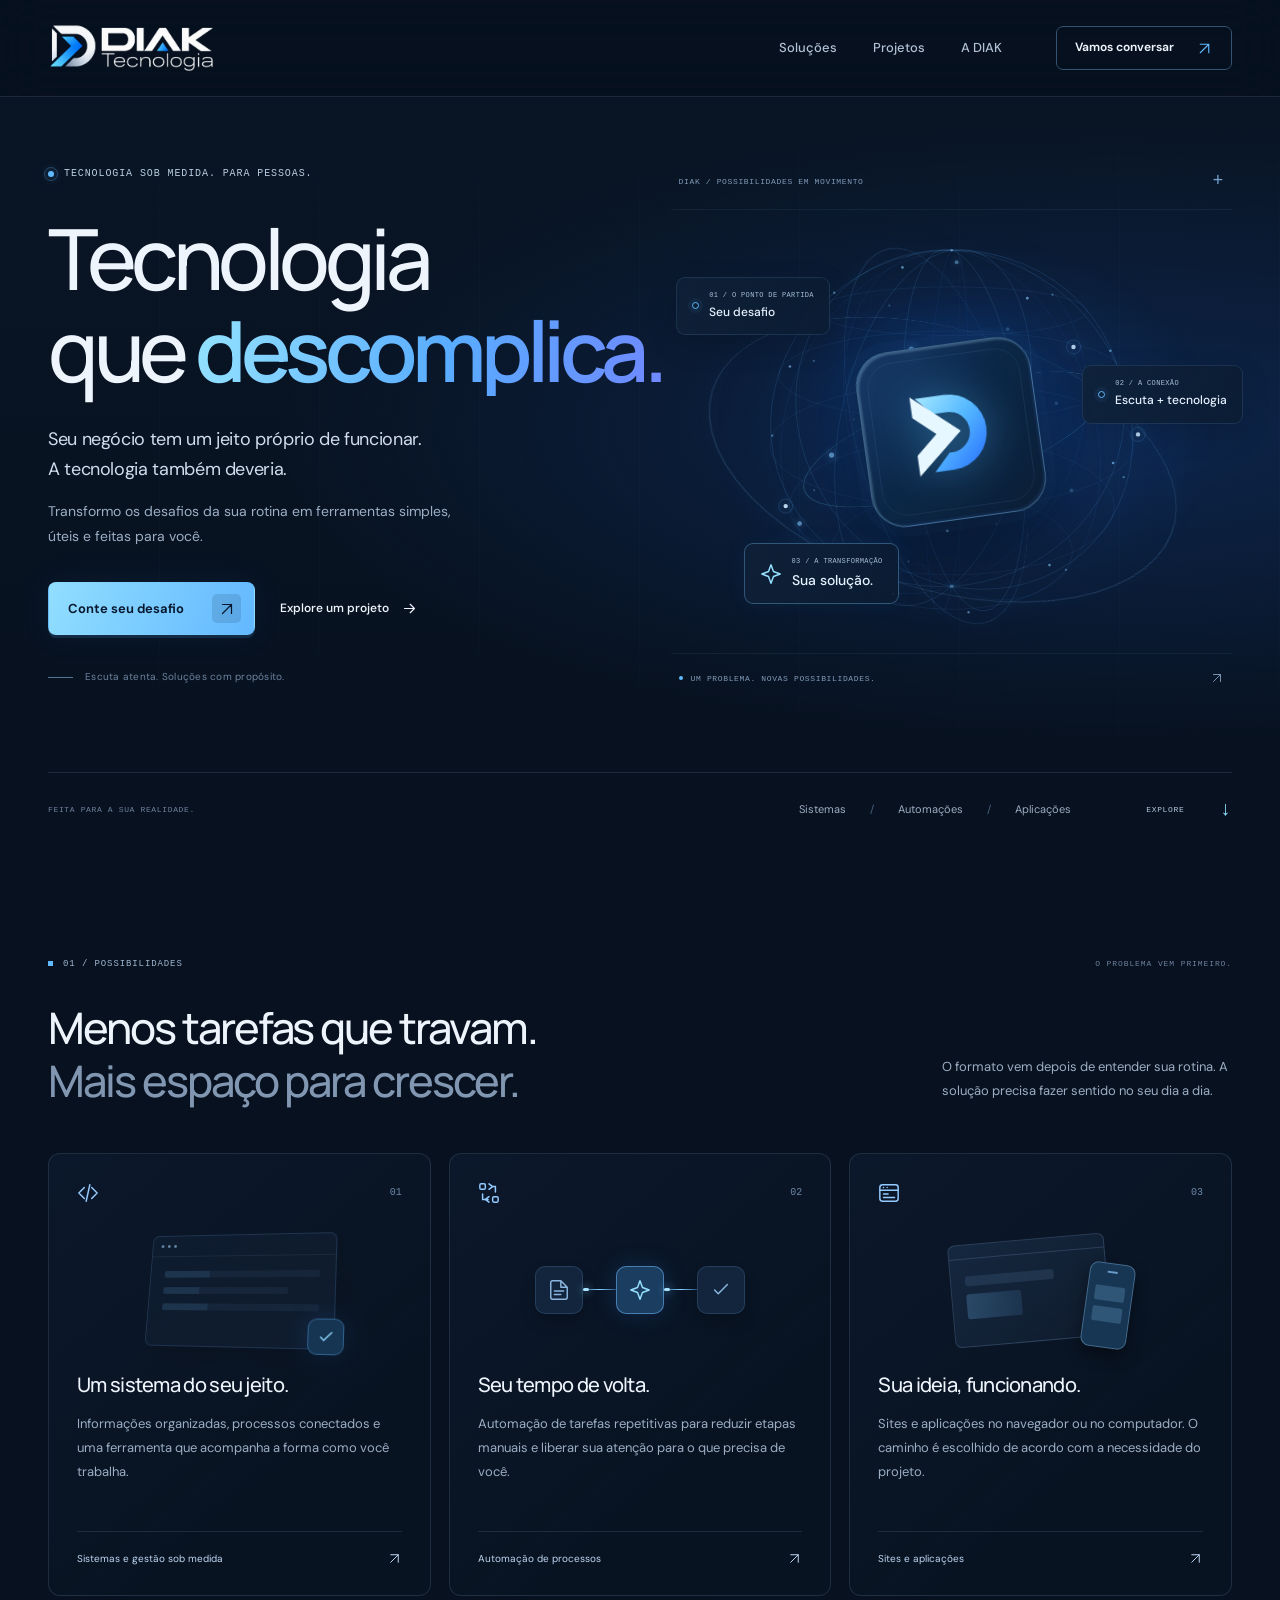
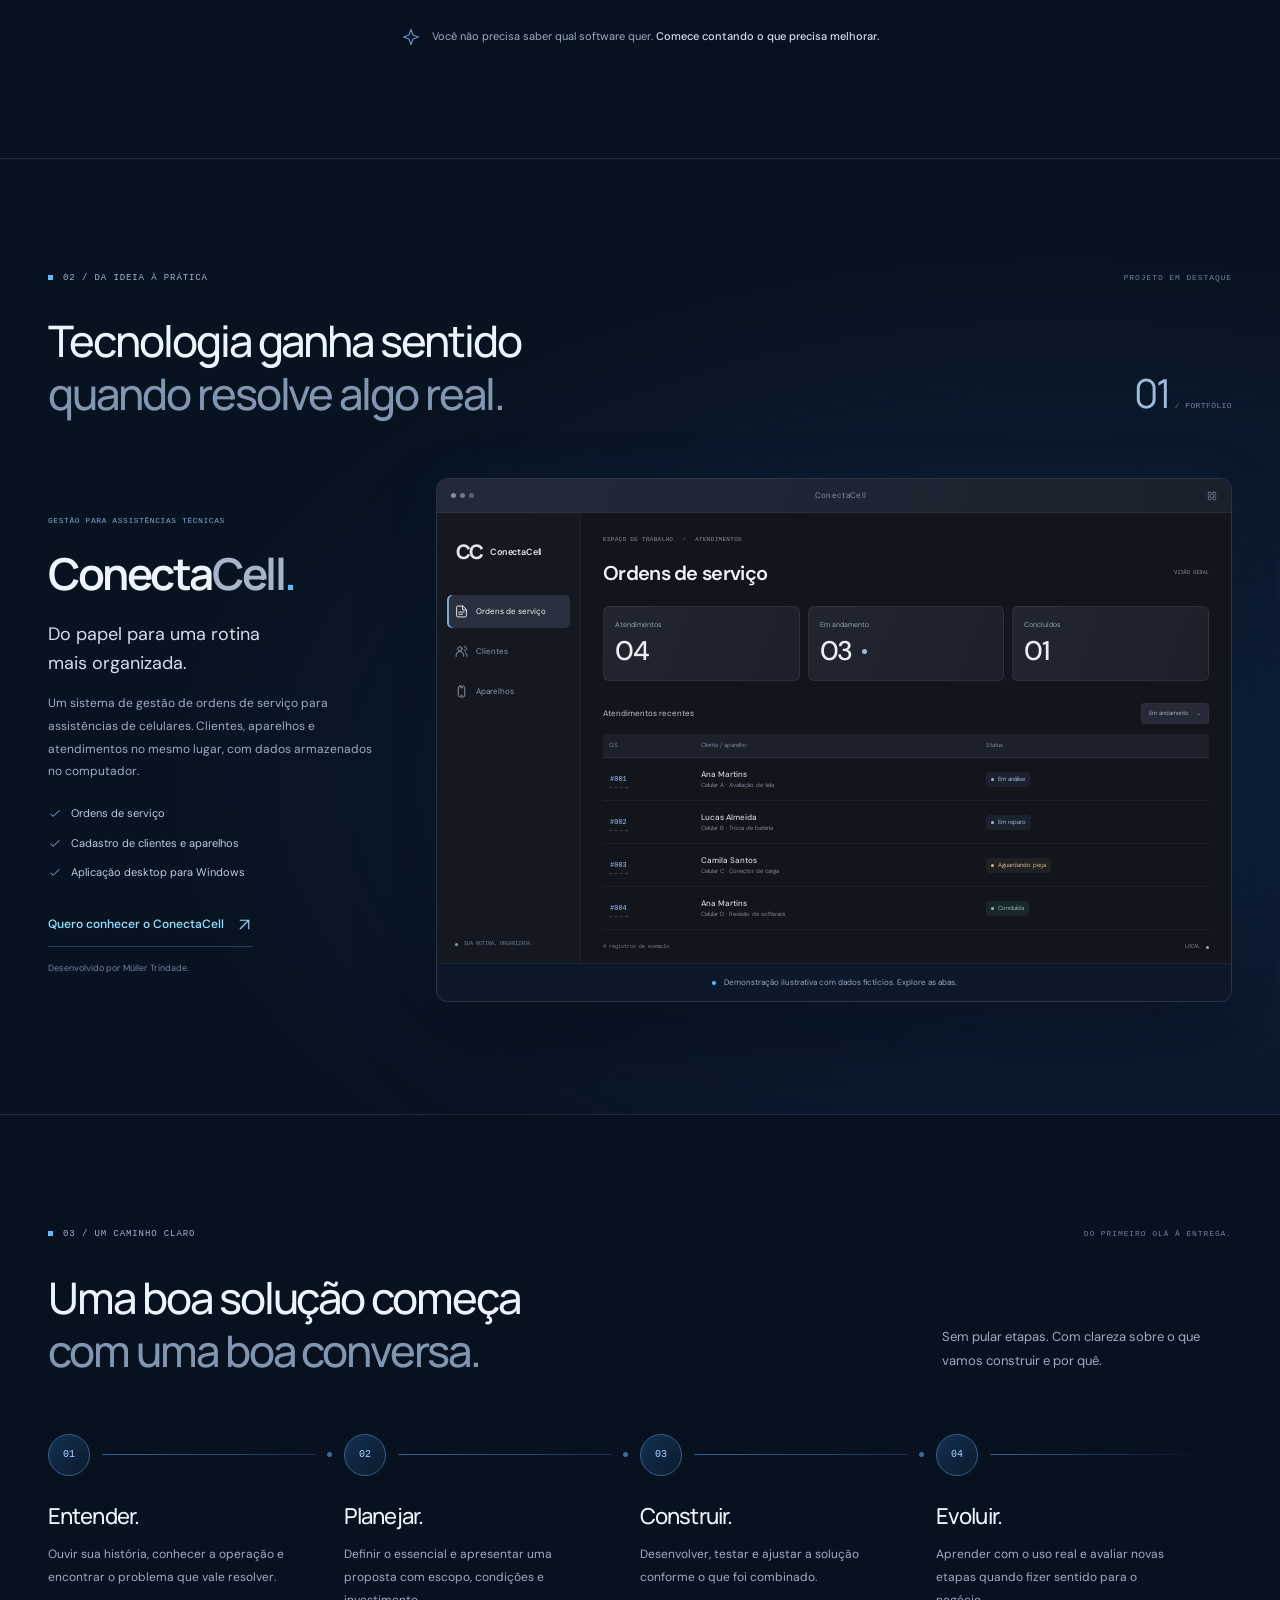
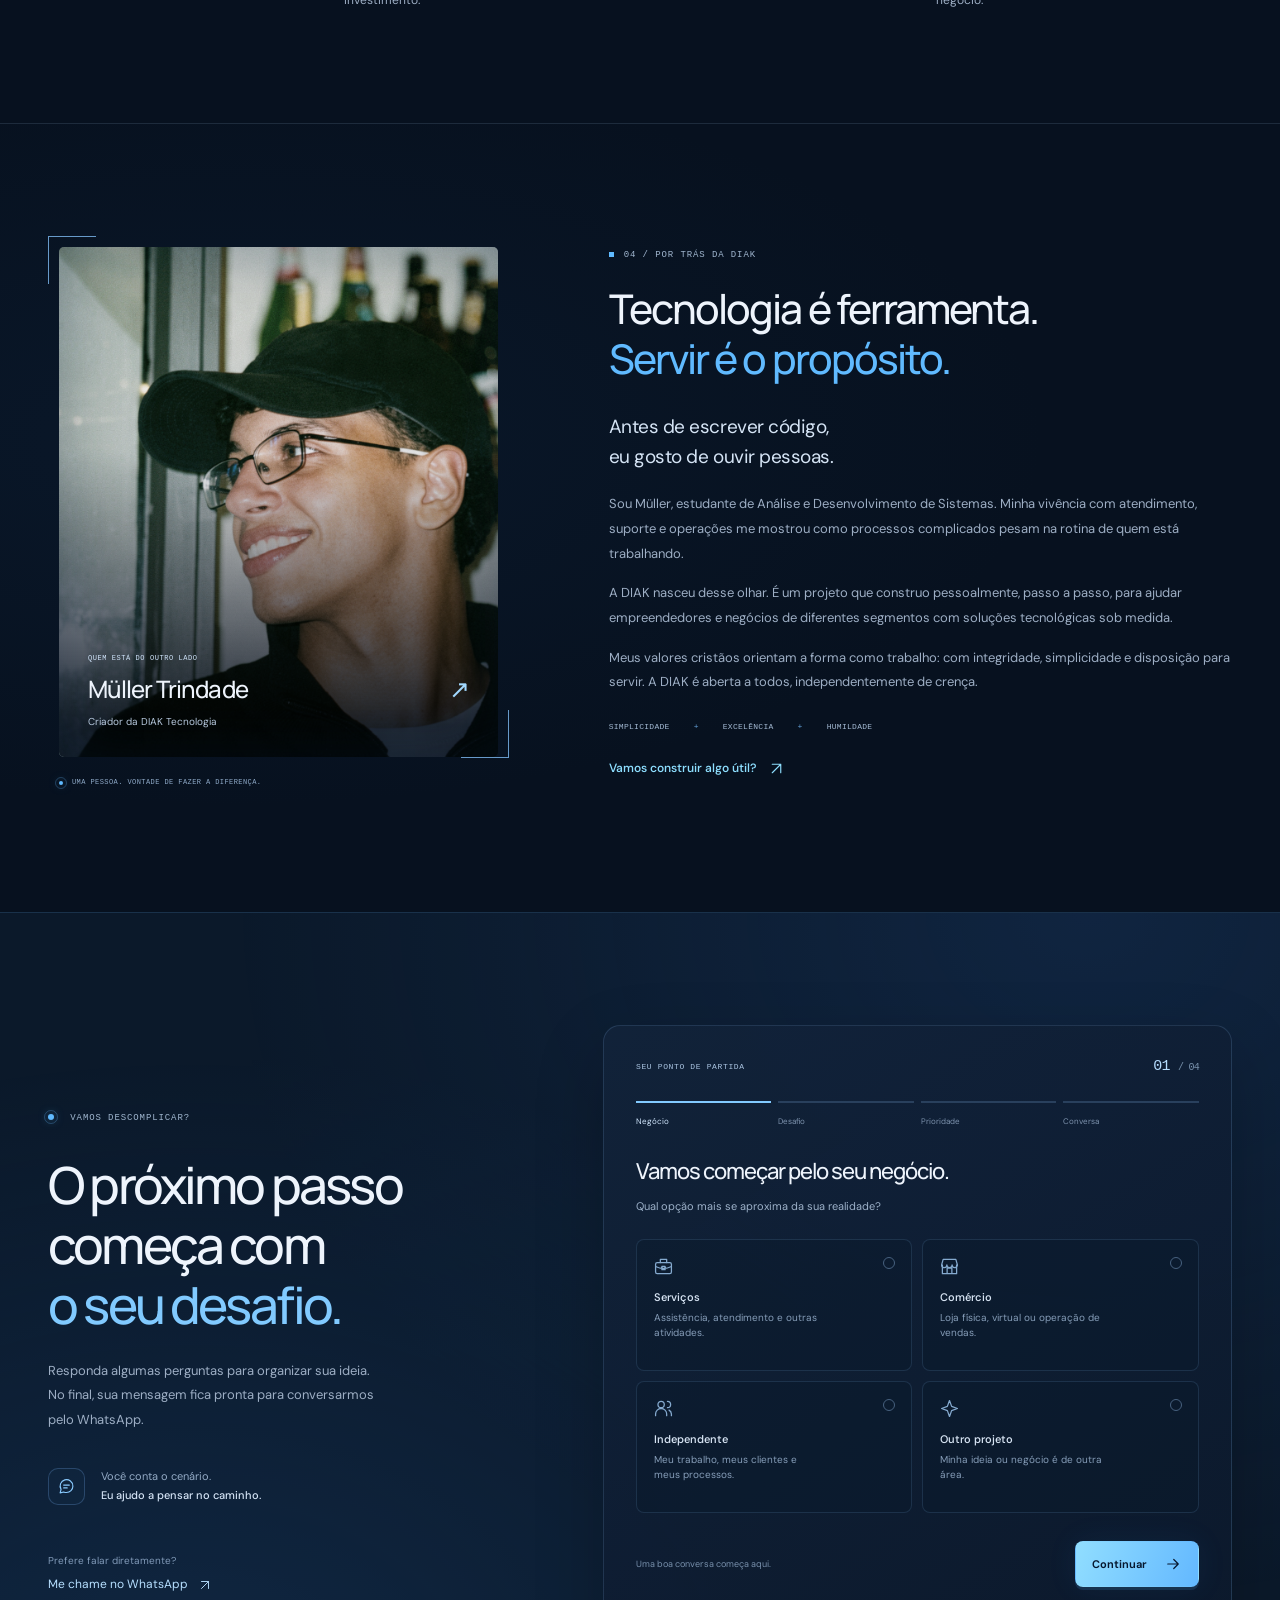
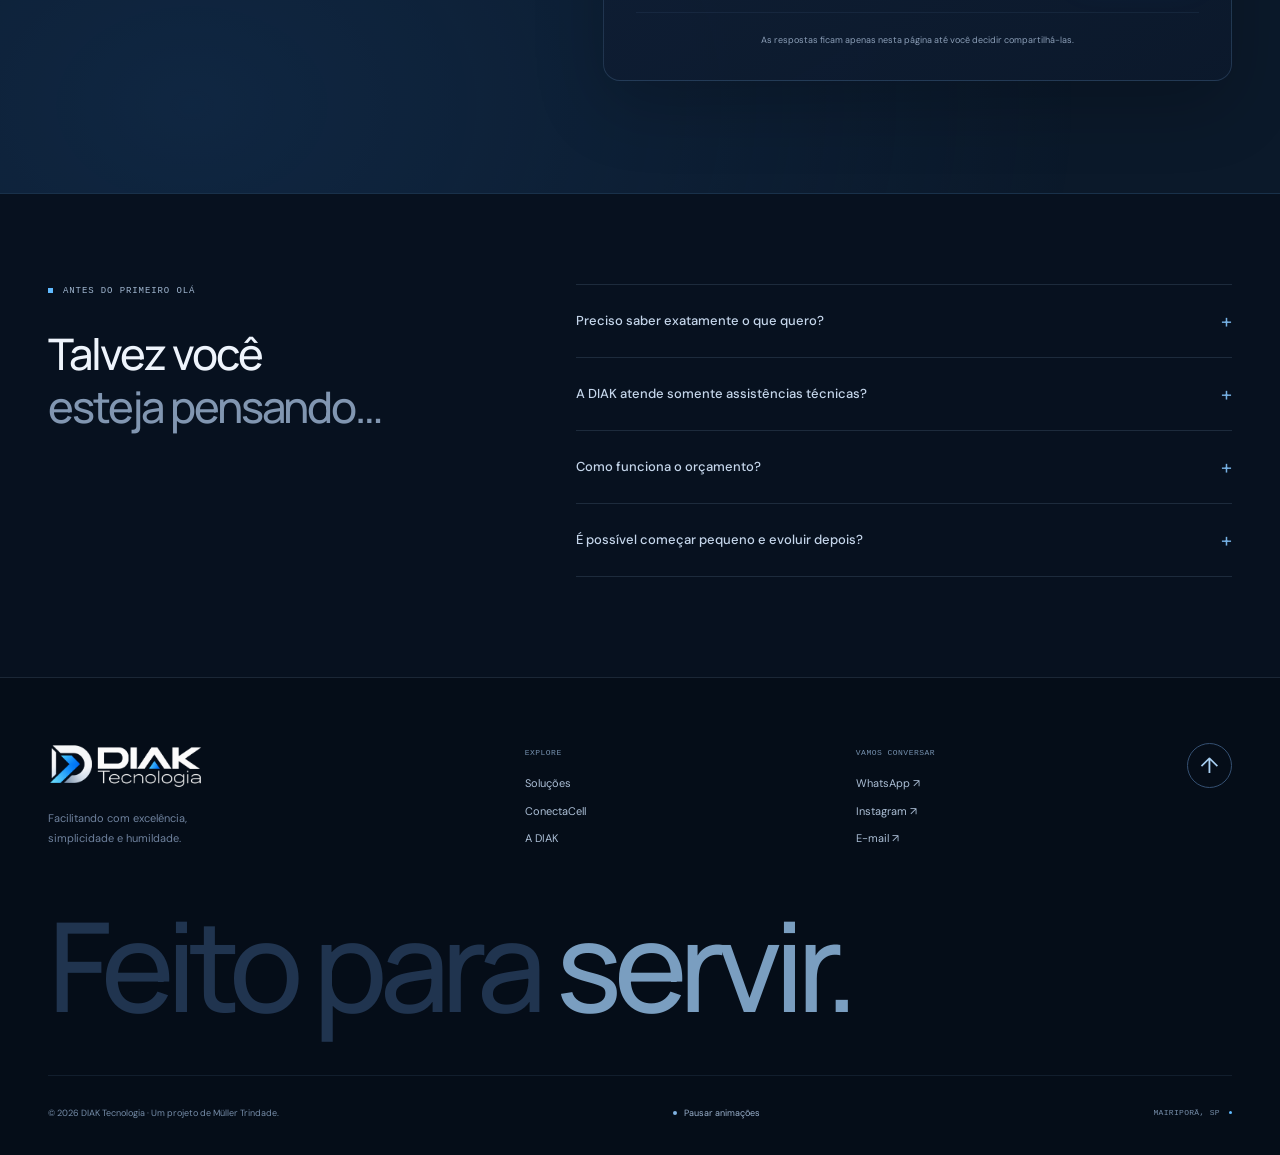
==== commit 0b03a537: "Atualização do site DIAK - melhorias visuais e novas funcionalidades" ====
--- a/index.html
+++ b/index.html
@@ -3,197 +3,157 @@
 <head>
   <meta charset="utf-8">
   <meta name="viewport" content="width=device-width, initial-scale=1">
-  <meta name="theme-color" content="#f7f9fc">
-  <meta name="description" content="A DIAK Tecnologia entende os desafios do seu negócio e desenvolve soluções tecnológicas sob medida para simplificar processos e facilitar sua operação.">
+  <meta name="theme-color" content="#07111f">
+  <meta name="color-scheme" content="dark">
+  <meta name="description" content="Tecnologia que descomplica. Conheça a DIAK, o projeto de Müller Trindade para criar sistemas e soluções sob medida para a realidade do seu negócio.">
   <meta property="og:type" content="website">
   <meta property="og:locale" content="pt_BR">
-  <meta property="og:title" content="DIAK Tecnologia | Soluções tecnológicas sob medida">
-  <meta property="og:description" content="Primeiro entendemos o desafio. Depois, construímos a solução. Tecnologia com simplicidade, excelência e propósito.">
-  <meta name="color-scheme" content="light">
-  <title>DIAK Tecnologia — Tecnologia a serviço do seu negócio</title>
+  <meta property="og:title" content="DIAK Tecnologia — Tecnologia que descomplica">
+  <meta property="og:description" content="Seu negócio tem um jeito próprio de funcionar. A tecnologia também deveria. Soluções sob medida, feitas para pessoas.">
+  <title>DIAK Tecnologia — Tecnologia que descomplica</title>
   <link rel="icon" type="image/svg+xml" href="assets/favicon.svg">
   <link rel="preconnect" href="https://fonts.googleapis.com">
   <link rel="preconnect" href="https://fonts.gstatic.com" crossorigin>
-  <link href="https://fonts.googleapis.com/css2?family=DM+Sans:wght@400;500;600;700&family=Manrope:wght@400;500;600;700;800&display=swap" rel="stylesheet">
+  <link href="https://fonts.googleapis.com/css2?family=DM+Sans:wght@400;450;500;550;600;650;700&family=Manrope:wght@400;500;600;700;800&display=swap" rel="stylesheet">
   <link rel="stylesheet" href="styles.css">
   <script src="config.js" defer></script>
   <script src="main.js" defer></script>
 </head>
 <body>
   <a class="skip-link" href="#conteudo">Ir para o conteúdo</a>
-  <div class="site-shell">
-    <header class="site-header" id="topo">
-      <div class="container header-inner">
-        <a href="#topo" class="brand" aria-label="DIAK Tecnologia — início">
-          <img src="assets/logo-para-fundo-claro.png" alt="DIAK Tecnologia" width="196" height="65">
-        </a>
-        <nav class="desktop-nav" aria-label="Navegação principal">
-          <a href="#sobre">A DIAK</a>
-          <a href="#solucoes">Soluções</a>
-          <a href="#metodo">Como trabalhamos</a>
-          <a href="#perguntas">Perguntas</a>
-        </nav>
-        <a href="#contato" class="btn btn-primary header-action">Vamos conversar <span aria-hidden="true">↗</span></a>
-        <button class="menu-toggle" type="button" aria-label="Abrir menu" aria-expanded="false" aria-controls="mobile-menu">
-          <span></span><span></span><span></span>
-        </button>
+  <svg class="icon-definitions" aria-hidden="true" xmlns="http://www.w3.org/2000/svg"><defs>
+    <symbol id="i-arrow" viewBox="0 0 24 24"><path d="M5 12h14m-6-6 6 6-6 6"/></symbol>
+    <symbol id="i-diagonal" viewBox="0 0 24 24"><path d="M6 18 18 6M6 6h12v12"/></symbol>
+    <symbol id="i-check" viewBox="0 0 24 24"><path d="m5 12 4 4L19 6"/></symbol>
+    <symbol id="i-code" viewBox="0 0 24 24"><path d="m8 6-6 6 6 6m8-12 6 6-6 6M14 3l-4 18"/></symbol>
+    <symbol id="i-flow" viewBox="0 0 24 24"><rect x="2" y="2" width="6" height="6" rx="1.5"/><rect x="16" y="16" width="6" height="6" rx="1.5"/><path d="M16 5h3v6m-8 8H5v-6M12 2l4 3-4 3m0 8-4 3 4 3"/></symbol>
+    <symbol id="i-window" viewBox="0 0 24 24"><rect x="2" y="3" width="20" height="18" rx="3"/><path d="M2 9h20M6 6h.01M10 6h.01m-4 7h5m-5 4h12"/></symbol>
+    <symbol id="i-grid" viewBox="0 0 24 24"><rect x="3" y="3" width="7" height="7" rx="1"/><rect x="14" y="3" width="7" height="7" rx="1"/><rect x="3" y="14" width="7" height="7" rx="1"/><rect x="14" y="14" width="7" height="7" rx="1"/></symbol>
+    <symbol id="i-phone" viewBox="0 0 24 24"><rect x="6" y="2" width="12" height="20" rx="3"/><path d="M10 5h4m-3 14h2"/></symbol>
+    <symbol id="i-users" viewBox="0 0 24 24"><circle cx="9" cy="7" r="4"/><path d="M2 21v-2a7 7 0 0 1 14 0v2M17 3a4 4 0 0 1 0 8m2 3a6 6 0 0 1 3 5v2"/></symbol>
+    <symbol id="i-doc" viewBox="0 0 24 24"><path d="M14 2H5a2 2 0 0 0-2 2v16a2 2 0 0 0 2 2h14a2 2 0 0 0 2-2V9zM14 2v7h7M7 13h10M7 17h7"/></symbol>
+    <symbol id="i-chat" viewBox="0 0 24 24"><path d="M21 11.5a9 9 0 0 1-9 9 10 10 0 0 1-4-.8L3 21l1.3-5a9 9 0 1 1 16.7-4.5Z"/><path d="M8 10h8m-8 4h5"/></symbol>
+    <symbol id="i-spark" viewBox="0 0 24 24"><path d="m12 2 2.7 7.3L22 12l-7.3 2.7L12 22l-2.7-7.3L2 12l7.3-2.7L12 2Z"/></symbol>
+    <symbol id="i-clock" viewBox="0 0 24 24"><circle cx="12" cy="12" r="9"/><path d="M12 7v5l3 2"/></symbol>
+    <symbol id="i-store" viewBox="0 0 24 24"><path d="M3 10v11h18V10M2 10l2-7h16l2 7M2 10a3.3 3.3 0 0 0 6.7 0 3.3 3.3 0 0 0 6.6 0A3.3 3.3 0 0 0 22 10M9 21v-7h6v7"/></symbol>
+    <symbol id="i-briefcase" viewBox="0 0 24 24"><rect x="2" y="7" width="20" height="14" rx="2"/><path d="M8 7V3h8v4M2 12a22 22 0 0 0 20 0M10 12h4v4h-4z"/></symbol>
+    <symbol id="i-target" viewBox="0 0 24 24"><circle cx="12" cy="12" r="9"/><circle cx="12" cy="12" r="5"/><circle cx="12" cy="12" r="1"/></symbol>
+    <symbol id="i-close" viewBox="0 0 24 24"><path d="m6 6 12 12M6 18 18 6"/></symbol>
+  </defs></svg>
+  <div class="reading-progress" aria-hidden="true"></div>
+  <header class="site-header" id="topo">
+    <div class="container header-inner">
+      <a class="brand" href="#inicio" aria-label="DIAK Tecnologia — início"><img src="assets/logo-para-fundo-escuro.png" alt="DIAK Tecnologia" width="1661" height="496"></a>
+      <nav class="desktop-nav" aria-label="Navegação principal"><a href="#solucoes">Soluções</a><a href="#projetos">Projetos</a><a href="#sobre">A DIAK</a></nav>
+      <a class="header-cta" href="#diagnostico">Vamos conversar <svg class="icon" aria-hidden="true"><use href="#i-diagonal"/></svg></a>
+      <button class="menu-toggle" type="button" aria-controls="mobile-menu" aria-expanded="false" aria-label="Abrir menu"><span></span><span></span></button>
+    </div>
+    <nav class="mobile-nav" id="mobile-menu" aria-label="Navegação móvel" hidden><a href="#solucoes">Soluções <span>01</span></a><a href="#projetos">ConectaCell <span>02</span></a><a href="#metodo">Como funciona <span>03</span></a><a href="#sobre">A história da DIAK <span>04</span></a><a href="#diagnostico">Conte seu desafio <svg class="icon" aria-hidden="true"><use href="#i-diagonal"/></svg></a></nav>
+  </header>
+  <main id="conteudo">
+    <section class="hero" id="inicio" aria-labelledby="hero-title">
+      <div class="hero-grid-lines" aria-hidden="true"></div>
+      <div class="container hero-layout">
+        <div class="hero-copy">
+          <div class="eyebrow hero-eyebrow"><span class="status-dot"></span> TECNOLOGIA SOB MEDIDA. PARA PESSOAS.</div>
+          <h1 id="hero-title">Tecnologia<br>que <em>descomplica.</em></h1>
+          <p class="hero-description">Seu negócio tem um jeito próprio de funcionar.<br class="desktop-break"> A tecnologia também deveria.</p>
+          <p class="hero-detail">Transformo os desafios da sua rotina em ferramentas simples, úteis e feitas para você.</p>
+          <div class="hero-actions"><a class="button button-primary magnetic" href="#diagnostico">Conte seu desafio <span class="button-arrow"><svg class="icon" aria-hidden="true"><use href="#i-diagonal"/></svg></span></a><a class="text-link" href="#projetos">Explore um projeto <svg class="icon" aria-hidden="true"><use href="#i-arrow"/></svg></a></div>
+          <div class="hero-signature"><span class="signature-line"></span><span>Escuta atenta. Soluções com propósito.</span></div>
+        </div>
+        <div class="hero-art" aria-label="Órbitas luminosas representam a transformação de um desafio em uma solução">
+          <div class="art-topline" aria-hidden="true"><span>DIAK / POSSIBILIDADES EM MOVIMENTO</span><span class="art-cross">+</span></div>
+          <div class="orbit-stage" aria-hidden="true">
+            <canvas id="orbit-canvas"></canvas>
+            <div class="orbit-ambient"></div><div class="orbit-ring ring-a"></div><div class="orbit-ring ring-b"></div><div class="orbit-ring ring-c"></div>
+            <div class="core-wrap"><div class="core-halo"></div><div class="core-square"><svg class="core-mark" viewBox="0 0 160 160"><defs><linearGradient id="core-gradient" x1="0" x2="1" y2="1"><stop stop-color="#a3e7ff"/><stop offset=".5" stop-color="#53b7ff"/><stop offset="1" stop-color="#276bff"/></linearGradient></defs><path d="M35 26h42a54 54 0 0 1 0 108H50l24-25h4a29 29 0 0 0 0-58H58Z" fill="url(#core-gradient)"/><path d="m28 53 31 27-31 27v30l66-57-66-57Z" fill="#e7f7ff"/></svg></div></div>
+            <div class="orbital-label orbital-label-one"><span class="orbital-dot"></span><div><small>01 / O PONTO DE PARTIDA</small><strong>Seu desafio</strong></div></div>
+            <div class="orbital-label orbital-label-two"><span class="orbital-dot"></span><div><small>02 / A CONEXÃO</small><strong>Escuta + tecnologia</strong></div></div>
+            <div class="orbital-label orbital-label-three"><svg class="icon" aria-hidden="true"><use href="#i-spark"/></svg><div><small>03 / A TRANSFORMAÇÃO</small><strong>Sua solução.</strong></div></div>
+          </div>
+          <div class="art-bottomline" aria-hidden="true"><span><span class="tiny-dot"></span> UM PROBLEMA. NOVAS POSSIBILIDADES.</span><svg class="icon" aria-hidden="true"><use href="#i-diagonal"/></svg></div>
+        </div>
       </div>
-      <nav class="mobile-nav" id="mobile-menu" aria-label="Navegação para dispositivos móveis" hidden>
-        <a href="#sobre">A DIAK</a>
-        <a href="#solucoes">Soluções</a>
-        <a href="#metodo">Como trabalhamos</a>
-        <a href="#perguntas">Perguntas</a>
-        <a href="#contato">Fale com a DIAK ↗</a>
-      </nav>
-    </header>
+      <div class="container hero-baseline"><span>FEITA PARA A SUA REALIDADE.</span><div class="baseline-tags"><span>Sistemas</span><span>Automações</span><span>Aplicações</span></div><a href="#solucoes" aria-label="Explorar soluções">EXPLORE <span>↓</span></a></div>
+    </section>
 
-    <main id="conteudo">
-      <section class="hero section-anchor" aria-labelledby="hero-title">
-        <div class="hero-glow" aria-hidden="true"></div>
-        <div class="container hero-grid">
-          <div class="hero-content">
-            <div class="eyebrow"><span class="eyebrow-dot" aria-hidden="true"></span> Tecnologia para desafios reais</div>
-            <h1 id="hero-title">Seu negócio tem desafios. <span class="blue-text">Nós construímos soluções.</span></h1>
-            <p class="hero-description">A DIAK entende sua rotina, identifica o que precisa melhorar e desenvolve soluções tecnológicas sob medida para tornar o trabalho mais simples, organizado e eficiente.</p>
-            <div class="hero-actions">
-              <a class="btn btn-primary btn-large" href="#contato">Conte seu desafio <span aria-hidden="true">↗</span></a>
-              <a class="text-link" href="#metodo">Entenda nossa abordagem <span aria-hidden="true">↗</span></a>
+    <section class="section services-section" id="solucoes" aria-labelledby="services-title">
+      <div class="container">
+        <div class="section-kicker" data-reveal><span>01 / POSSIBILIDADES</span><span>O PROBLEMA VEM PRIMEIRO.</span></div>
+        <div class="section-heading" data-reveal><h2 id="services-title">Menos tarefas que travam.<br><span>Mais espaço para crescer.</span></h2><p>O formato vem depois de entender sua rotina. A solução precisa fazer sentido no seu dia a dia.</p></div>
+        <div class="services-grid">
+          <article class="service-card spotlight" data-reveal><div class="service-top"><svg class="icon" aria-hidden="true"><use href="#i-code"/></svg><span>01</span></div><div class="mini-system" aria-hidden="true"><div class="mini-system-line"><i></i><i></i><i></i></div><div class="mini-system-body"><span></span><span></span><span></span></div><div class="mini-system-check"><svg class="icon" aria-hidden="true"><use href="#i-check"/></svg></div></div><h3>Um sistema do seu jeito.</h3><p>Informações organizadas, processos conectados e uma ferramenta que acompanha a forma como você trabalha.</p><a href="#diagnostico" class="service-link" data-diagnostic-pain="Informações espalhadas">Sistemas e gestão sob medida <svg class="icon" aria-hidden="true"><use href="#i-diagonal"/></svg></a></article>
+          <article class="service-card spotlight" data-reveal><div class="service-top"><svg class="icon" aria-hidden="true"><use href="#i-flow"/></svg><span>02</span></div><div class="mini-automation" aria-hidden="true"><span><svg class="icon" aria-hidden="true"><use href="#i-doc"/></svg></span><i></i><span class="automation-center"><svg class="icon" aria-hidden="true"><use href="#i-spark"/></svg></span><i></i><span><svg class="icon" aria-hidden="true"><use href="#i-check"/></svg></span></div><h3>Seu tempo de volta.</h3><p>Automação de tarefas repetitivas para reduzir etapas manuais e liberar sua atenção para o que precisa de você.</p><a href="#diagnostico" class="service-link" data-diagnostic-pain="Tarefas repetitivas">Automação de processos <svg class="icon" aria-hidden="true"><use href="#i-diagonal"/></svg></a></article>
+          <article class="service-card spotlight" data-reveal><div class="service-top"><svg class="icon" aria-hidden="true"><use href="#i-window"/></svg><span>03</span></div><div class="mini-apps" aria-hidden="true"><div class="mini-browser"><i></i><span></span><span></span></div><div class="mini-mobile"><i></i><span></span><span></span></div></div><h3>Sua ideia, funcionando.</h3><p>Sites e aplicações no navegador ou no computador. O caminho é escolhido de acordo com a necessidade do projeto.</p><a href="#diagnostico" class="service-link" data-diagnostic-pain="Tirar uma ideia do papel">Sites e aplicações <svg class="icon" aria-hidden="true"><use href="#i-diagonal"/></svg></a></article>
+        </div>
+        <div class="services-footnote" data-reveal><svg class="icon" aria-hidden="true"><use href="#i-spark"/></svg><p>Você não precisa saber qual software quer. <strong>Comece contando o que precisa melhorar.</strong></p></div>
+      </div>
+    </section>
+
+    <section class="section portfolio-section" id="projetos" aria-labelledby="portfolio-title">
+      <div class="container">
+        <div class="section-kicker" data-reveal><span>02 / DA IDEIA À PRÁTICA</span><span>PROJETO EM DESTAQUE</span></div>
+        <div class="portfolio-heading" data-reveal><h2 id="portfolio-title">Tecnologia ganha sentido<br><span>quando resolve algo real.</span></h2><span class="project-counter">01<span> / PORTFÓLIO</span></span></div>
+        <div class="project-layout">
+          <div class="project-copy" data-reveal><span class="project-category">GESTÃO PARA ASSISTÊNCIAS TÉCNICAS</span><h3>Conecta<span>Cell</span><span class="title-period">.</span></h3><p class="project-lead">Do papel para uma rotina<br>mais organizada.</p><p>Um sistema de gestão de ordens de serviço para assistências de celulares. Clientes, aparelhos e atendimentos no mesmo lugar, com dados armazenados no computador.</p><div class="project-features"><span><svg class="icon" aria-hidden="true"><use href="#i-check"/></svg> Ordens de serviço</span><span><svg class="icon" aria-hidden="true"><use href="#i-check"/></svg> Cadastro de clientes e aparelhos</span><span><svg class="icon" aria-hidden="true"><use href="#i-check"/></svg> Aplicação desktop para Windows</span></div><a class="text-link project-link" data-product-contact href="https://wa.me/5511913634616?text=Ol%C3%A1%2C%20M%C3%BCller%21%20Quero%20conhecer%20o%20ConectaCell." target="_blank" rel="noopener noreferrer">Quero conhecer o ConectaCell <svg class="icon" aria-hidden="true"><use href="#i-diagonal"/></svg></a><span class="project-caption">Desenvolvido por Müller Trindade.</span></div>
+          <div class="demo-shell" data-reveal>
+            <div class="demo-topbar"><div class="window-dots" aria-hidden="true"><i></i><i></i><i></i></div><span>ConectaCell</span><svg class="icon" aria-hidden="true"><use href="#i-grid"/></svg></div>
+            <div class="demo-app"><aside class="demo-sidebar" aria-label="Áreas da demonstração"><div class="cc-logo">CC<span>ConectaCell</span></div><div class="demo-tabs" role="tablist" aria-label="Módulos do ConectaCell"><button type="button" class="demo-tab is-active" role="tab" id="tab-orders" aria-controls="demo-panel" aria-selected="true" data-demo-tab="orders"><svg class="icon" aria-hidden="true"><use href="#i-doc"/></svg><span>Ordens de serviço</span></button><button type="button" class="demo-tab" role="tab" id="tab-clients" aria-controls="demo-panel" aria-selected="false" tabindex="-1" data-demo-tab="clients"><svg class="icon" aria-hidden="true"><use href="#i-users"/></svg><span>Clientes</span></button><button type="button" class="demo-tab" role="tab" id="tab-devices" aria-controls="demo-panel" aria-selected="false" tabindex="-1" data-demo-tab="devices"><svg class="icon" aria-hidden="true"><use href="#i-phone"/></svg><span>Aparelhos</span></button></div><div class="demo-sidebar-foot"><span class="tiny-dot"></span> SUA ROTINA, ORGANIZADA.</div></aside>
+              <div class="demo-content" id="demo-panel" role="tabpanel" aria-labelledby="tab-orders" tabindex="0"><div class="demo-breadcrumb">ESPAÇO DE TRABALHO <span>/</span> <span id="demo-breadcrumb-label">ATENDIMENTOS</span></div><div class="demo-title-row"><h4 id="demo-title">Ordens de serviço</h4><span class="demo-date">VISÃO GERAL</span></div><div class="demo-stats" id="demo-stats"><div><span>Atendimentos</span><strong>04</strong></div><div><span>Em andamento</span><strong>03<span class="stat-indicator"></span></strong></div><div><span>Concluídos</span><strong>01</strong></div></div><div class="demo-table-top"><span id="demo-table-label">Atendimentos recentes</span><button type="button" class="demo-filter" id="demo-filter" aria-pressed="false">Em andamento <span>⌄</span></button></div><div class="demo-table-wrap"><table class="demo-table" id="demo-table"><thead><tr><th>O.S.</th><th>Cliente / aparelho</th><th>Status</th></tr></thead><tbody><tr><td>#001</td><td>Ana · Celular A</td><td>Em análise</td></tr></tbody></table></div><div class="demo-app-footer"><span id="demo-count">4 registros de exemplo</span><span>LOCAL <span class="tiny-dot"></span></span></div></div>
             </div>
-            <div class="hero-proof"><span class="proof-mark" aria-hidden="true"><svg viewBox="0 0 24 24" fill="none"><path d="m4 12 5 5L20 6" stroke="currentColor" stroke-width="2" stroke-linecap="round" stroke-linejoin="round"/></svg></span><span>Para empreendedores e empresas de diferentes segmentos.</span></div>
-          </div>
-          <div class="hero-visual" aria-label="Ilustração da jornada de um desafio até uma solução personalizada">
-            <div class="visual-grid" aria-hidden="true"></div>
-            <div class="visual-orb orb-one" aria-hidden="true"></div>
-            <div class="visual-orb orb-two" aria-hidden="true"></div>
-            <div class="visual-header">
-              <div class="visual-header-icon"><span class="visual-chevron">›</span></div>
-              <div><span class="visual-kicker">DIAK / NOSSA ESSÊNCIA</span><strong>Tecnologia com propósito.</strong></div>
-              <span class="visual-status"><span></span> EM MOVIMENTO</span>
-            </div>
-            <div class="visual-body">
-              <div class="visual-label">DO PROBLEMA À SOLUÇÃO</div>
-              <div class="journey-step">
-                <div class="step-symbol symbol-outline"><svg viewBox="0 0 24 24" fill="none"><path d="M12 3 3.5 19h17L12 3Z" stroke="currentColor" stroke-width="1.7"/><path d="M12 9v4.4M12 16.7h.01" stroke="currentColor" stroke-width="1.7" stroke-linecap="round"/></svg></div>
-                <div><span>01 / PONTO DE PARTIDA</span><strong>Seu desafio</strong><small>Onde sua operação precisa avançar?</small></div>
-                <span class="journey-arrow" aria-hidden="true">↗</span>
-              </div>
-              <div class="journey-connector" aria-hidden="true"><span></span></div>
-              <div class="journey-step">
-                <div class="step-symbol symbol-search"><svg viewBox="0 0 24 24" fill="none"><circle cx="10.5" cy="10.5" r="6" stroke="currentColor" stroke-width="1.7"/><path d="m15 15 5.2 5.2" stroke="currentColor" stroke-width="1.7" stroke-linecap="round"/></svg></div>
-                <div><span>02 / ENTENDIMENTO</span><strong>Diagnóstico</strong><small>Entender antes de desenvolver.</small></div>
-                <span class="journey-arrow" aria-hidden="true">↗</span>
-              </div>
-              <div class="journey-connector" aria-hidden="true"><span></span></div>
-              <div class="journey-step journey-final">
-                <div class="step-symbol symbol-done"><svg viewBox="0 0 24 24" fill="none"><path d="m4 12 5 5L20 6" stroke="currentColor" stroke-width="1.9" stroke-linecap="round" stroke-linejoin="round"/></svg></div>
-                <div><span>03 / RESULTADO</span><strong>Solução sob medida</strong><small>Uma ferramenta alinhada à sua realidade.</small></div>
-                <span class="final-shine" aria-hidden="true">✦</span>
-              </div>
-            </div>
-            <div class="visual-footer"><span><i></i> ESCUTA</span><span><i></i> CLAREZA</span><span><i></i> ENTREGA</span></div>
-            <div class="float-card"><span class="float-card-icon">✳</span><div><small>NOSSO PRINCÍPIO</small><strong>O software serve ao negócio.</strong></div></div>
+            <div class="demo-disclaimer"><span class="tiny-dot"></span><span>Demonstração ilustrativa com dados fictícios. Explore as abas.</span></div>
           </div>
         </div>
-        <div class="container hero-bottom"><span>TECNOLOGIA QUE SERVE. RESULTADOS QUE IMPORTAM.</span><span class="line"></span><span class="scroll-text">EXPLORE <span aria-hidden="true">↓</span></span></div>
-      </section>
+      </div>
+    </section>
 
-      <section class="manifesto-band" aria-label="Princípios da DIAK">
-        <div class="container manifesto-inner"><span>Menos complexidade.</span><span class="band-star" aria-hidden="true">✳</span><span>Mais clareza.</span><span class="band-star" aria-hidden="true">✳</span><span>Mais tempo para o que importa.</span></div>
-      </section>
+    <section class="section method-section" id="metodo" aria-labelledby="method-title"><div class="container"><div class="section-kicker" data-reveal><span>03 / UM CAMINHO CLARO</span><span>DO PRIMEIRO OLÁ À ENTREGA.</span></div><div class="section-heading" data-reveal><h2 id="method-title">Uma boa solução começa<br><span>com uma boa conversa.</span></h2><p>Sem pular etapas. Com clareza sobre o que vamos construir e por quê.</p></div><div class="method-track">
+      <article class="method-step" data-reveal><div class="method-point"><span>01</span><i></i></div><h3>Entender.</h3><p>Ouvir sua história, conhecer a operação e encontrar o problema que vale resolver.</p></article><article class="method-step" data-reveal><div class="method-point"><span>02</span><i></i></div><h3>Planejar.</h3><p>Definir o essencial e apresentar uma proposta com escopo, condições e investimento.</p></article><article class="method-step" data-reveal><div class="method-point"><span>03</span><i></i></div><h3>Construir.</h3><p>Desenvolver, testar e ajustar a solução conforme o que foi combinado.</p></article><article class="method-step" data-reveal><div class="method-point"><span>04</span><i></i></div><h3>Evoluir.</h3><p>Aprender com o uso real e avaliar novas etapas quando fizer sentido para o negócio.</p></article>
+    </div></div></section>
 
-      <section class="section intro-section section-anchor" id="sobre" aria-labelledby="sobre-title">
-        <div class="container intro-grid">
-          <div class="section-heading" data-reveal>
-            <div class="section-overline"><span>01</span> / QUEM SOMOS</div>
-            <h2 id="sobre-title">A solução certa começa com a <em>pergunta certa.</em></h2>
-          </div>
-          <div class="intro-description" data-reveal>
-            <p>Não acreditamos que toda empresa precise do mesmo sistema. Cada negócio tem sua própria maneira de funcionar — e seus próprios obstáculos.</p>
-            <p>Por isso, nossa primeira entrega é <strong>entender.</strong> Conversamos sobre os processos, identificamos gargalos e buscamos uma resposta tecnológica que faça sentido para a sua realidade.</p>
-            <div class="signature"><span class="signature-line" aria-hidden="true"></span><span>Diakonos Soluções Tecnológicas</span></div>
-          </div>
-        </div>
-        <div class="container values-strip" data-reveal>
-          <div class="value-item"><span class="value-icon">01.</span><div><strong>Escutar primeiro</strong><span>Antes de oferecer, compreender.</span></div></div>
-          <div class="value-item"><span class="value-icon">02.</span><div><strong>Resolver com simplicidade</strong><span>O necessário, sem complicação.</span></div></div>
-          <div class="value-item"><span class="value-icon">03.</span><div><strong>Entregar com excelência</strong><span>Cuidado em cada etapa.</span></div></div>
-        </div>
-      </section>
+    <section class="section founder-section" id="sobre" aria-labelledby="founder-title"><div class="container founder-layout">
+      <div class="founder-portrait" data-reveal><div class="portrait-corner corner-top"></div><div class="portrait-corner corner-bottom"></div><div class="portrait-image"><img src="assets/muller-trindade.jpeg" alt="Müller Trindade, criador da DIAK Tecnologia" width="960" height="1280" loading="lazy"><div class="portrait-gradient"></div><div class="portrait-caption"><span>QUEM ESTÁ DO OUTRO LADO</span><strong>Müller Trindade<span>↗</span></strong><small>Criador da DIAK Tecnologia</small></div></div><div class="portrait-note"><span class="status-dot"></span> UMA PESSOA. VONTADE DE FAZER A DIFERENÇA.</div></div>
+      <div class="founder-copy" data-reveal><div class="section-kicker"><span>04 / POR TRÁS DA DIAK</span></div><h2 id="founder-title">Tecnologia é ferramenta.<br><em>Servir é o propósito.</em></h2><p class="founder-intro">Antes de escrever código,<br>eu gosto de ouvir pessoas.</p><p>Sou Müller, estudante de Análise e Desenvolvimento de Sistemas. Minha vivência com atendimento, suporte e operações me mostrou como processos complicados pesam na rotina de quem está trabalhando.</p><p>A DIAK nasceu desse olhar. É um projeto que construo pessoalmente, passo a passo, para ajudar empreendedores e negócios de diferentes segmentos com soluções tecnológicas sob medida.</p><p>Meus valores cristãos orientam a forma como trabalho: com integridade, simplicidade e disposição para servir. A DIAK é aberta a todos, independentemente de crença.</p><div class="founder-values"><span>Simplicidade</span><span>Excelência</span><span>Humildade</span></div><a class="text-link" href="#diagnostico">Vamos construir algo útil? <svg class="icon" aria-hidden="true"><use href="#i-diagonal"/></svg></a></div>
+    </div></section>
 
-      <section class="section solutions-section section-anchor" id="solucoes" aria-labelledby="solucoes-title">
-        <div class="container">
-          <div class="section-overline" data-reveal><span>02</span> / O QUE FAZEMOS</div>
-          <div class="section-title-line" data-reveal>
-            <h2 id="solucoes-title">Ideias que se transformam em <em>ferramentas úteis.</em></h2>
-            <p>O formato da tecnologia vem depois do problema que precisamos resolver.</p>
-          </div>
-          <div class="solutions-grid">
-            <article class="solution-card" data-reveal>
-              <div class="solution-head"><span class="solution-index">/ 01</span><span class="solution-icon"><svg viewBox="0 0 32 32" fill="none"><rect x="4" y="6" width="24" height="20" rx="3" stroke="currentColor" stroke-width="1.8"/><path d="M4 12h24M10 9h.01M14 9h.01M9 18h6M9 22h12" stroke="currentColor" stroke-width="1.8" stroke-linecap="round"/></svg></span></div>
-              <h3>Sistemas sob medida</h3><p>Aplicações desenvolvidas para atender processos, necessidades e objetivos específicos da sua operação.</p><span class="card-caption">PERSONALIZAÇÃO</span>
-            </article>
-            <article class="solution-card" data-reveal>
-              <div class="solution-head"><span class="solution-index">/ 02</span><span class="solution-icon"><svg viewBox="0 0 32 32" fill="none"><path d="M8 8h9l3 3M24 24h-9l-3-3" stroke="currentColor" stroke-width="1.8" stroke-linecap="round"/><path d="M17 7h5v5M15 25h-5v-5" stroke="currentColor" stroke-width="1.8" stroke-linecap="round"/><rect x="4" y="4" width="6" height="6" rx="1" stroke="currentColor" stroke-width="1.8"/><rect x="22" y="22" width="6" height="6" rx="1" stroke="currentColor" stroke-width="1.8"/></svg></span></div>
-              <h3>Automação de processos</h3><p>Menos tarefas repetitivas, retrabalho e etapas manuais. Mais tempo para sua equipe se concentrar no essencial.</p><span class="card-caption">EFICIÊNCIA</span>
-            </article>
-            <article class="solution-card" data-reveal>
-              <div class="solution-head"><span class="solution-index">/ 03</span><span class="solution-icon"><svg viewBox="0 0 32 32" fill="none"><rect x="4" y="5" width="24" height="22" rx="3" stroke="currentColor" stroke-width="1.8"/><path d="M10 21v-5M16 21V11M22 21v-8M9 24h14" stroke="currentColor" stroke-width="1.8" stroke-linecap="round"/></svg></span></div>
-              <h3>Ferramentas de gestão</h3><p>Organização de informações, acompanhamento de atividades e melhor visibilidade das rotinas do negócio.</p><span class="card-caption">CONTROLE</span>
-            </article>
-            <article class="solution-card" data-reveal>
-              <div class="solution-head"><span class="solution-index">/ 04</span><span class="solution-icon"><svg viewBox="0 0 32 32" fill="none"><rect x="4" y="6" width="18" height="17" rx="2" stroke="currentColor" stroke-width="1.8"/><rect x="19" y="15" width="9" height="13" rx="2" stroke="currentColor" stroke-width="1.8"/><path d="M10 27h7M13 23v4M22 24h3" stroke="currentColor" stroke-width="1.8" stroke-linecap="round"/></svg></span></div>
-              <h3>Aplicações web e desktop</h3><p>Soluções no formato adequado ao uso: navegador, computador ou outra abordagem avaliada para o projeto.</p><span class="card-caption">FLEXIBILIDADE</span>
-            </article>
-          </div>
-          <div class="solutions-note" data-reveal><div><span class="note-asterisk">✳</span><p><strong>Não encontrou sua necessidade nessa lista?</strong> Tudo bem. Conte o que acontece na sua operação e podemos avaliar possibilidades.</p></div><a href="#contato" class="text-link">Apresentar meu desafio <span aria-hidden="true">↗</span></a></div>
-        </div>
-      </section>
+    <section class="section diagnostic-section" id="diagnostico" aria-labelledby="diagnostic-title"><div class="diagnostic-glow" aria-hidden="true"></div><div class="container diagnostic-layout">
+      <div class="diagnostic-copy" data-reveal><div class="section-kicker"><span><span class="status-dot"></span> VAMOS DESCOMPLICAR?</span></div><h2 id="diagnostic-title">O próximo passo<br>começa com<br><em>o seu desafio.</em></h2><p>Responda algumas perguntas para organizar sua ideia. No final, sua mensagem fica pronta para conversarmos pelo WhatsApp.</p><div class="diagnostic-promise"><svg class="icon" aria-hidden="true"><use href="#i-chat"/></svg><span>Você conta o cenário.<br><strong>Eu ajudo a pensar no caminho.</strong></span></div><div class="direct-contact"><span>Prefere falar diretamente?</span><a id="direct-whatsapp" href="https://wa.me/5511913634616" target="_blank" rel="noopener noreferrer">Me chame no WhatsApp <svg class="icon" aria-hidden="true"><use href="#i-diagonal"/></svg></a></div></div>
+      <div class="diagnostic-card spotlight" data-reveal>
+        <noscript><p class="noscript-note">Para usar as perguntas guiadas, ative o JavaScript. Você também pode entrar em contato pelo link direto do WhatsApp.</p></noscript>
+        <div class="wizard-header"><span>SEU PONTO DE PARTIDA</span><span id="step-counter" aria-live="polite">01 <span>/ 04</span></span></div>
+        <ol class="wizard-progress" aria-label="Etapas do diagnóstico"><li aria-current="step"><span>01</span> Negócio</li><li><span>02</span> Desafio</li><li><span>03</span> Prioridade</li><li><span>04</span> Conversa</li></ol>
+        <form id="diagnostic-form" novalidate>
+          <fieldset class="wizard-step" data-step="0"><legend>Vamos começar pelo seu negócio.</legend><p class="step-description">Qual opção mais se aproxima da sua realidade?</p><div class="choice-grid">
+            <label class="choice-card"><input type="radio" name="segmento" value="Prestação de serviços" required><span class="choice-surface"><svg class="icon" aria-hidden="true"><use href="#i-briefcase"/></svg><strong>Serviços</strong><small>Assistência, atendimento e outras atividades.</small><span class="choice-check" aria-hidden="true"></span></span></label>
+            <label class="choice-card"><input type="radio" name="segmento" value="Comércio"><span class="choice-surface"><svg class="icon" aria-hidden="true"><use href="#i-store"/></svg><strong>Comércio</strong><small>Loja física, virtual ou operação de vendas.</small><span class="choice-check" aria-hidden="true"></span></span></label>
+            <label class="choice-card"><input type="radio" name="segmento" value="Profissional independente"><span class="choice-surface"><svg class="icon" aria-hidden="true"><use href="#i-users"/></svg><strong>Independente</strong><small>Meu trabalho, meus clientes e meus processos.</small><span class="choice-check" aria-hidden="true"></span></span></label>
+            <label class="choice-card"><input type="radio" name="segmento" value="Outro negócio ou projeto"><span class="choice-surface"><svg class="icon" aria-hidden="true"><use href="#i-spark"/></svg><strong>Outro projeto</strong><small>Minha ideia ou negócio é de outra área.</small><span class="choice-check" aria-hidden="true"></span></span></label>
+          </div></fieldset>
+          <fieldset class="wizard-step" data-step="1" hidden disabled><legend>O que está travando sua rotina?</legend><p class="step-description">Você pode selecionar mais de uma opção.</p><div class="choice-list">
+            <label class="choice-card compact-choice"><input type="checkbox" name="desafios" value="Tarefas repetitivas"><span class="choice-surface"><svg class="icon" aria-hidden="true"><use href="#i-flow"/></svg><span><strong>Tarefas repetitivas</strong><small>Faço manualmente o que poderia ser mais simples.</small></span><span class="choice-check" aria-hidden="true"></span></span></label>
+            <label class="choice-card compact-choice"><input type="checkbox" name="desafios" value="Informações espalhadas"><span class="choice-surface"><svg class="icon" aria-hidden="true"><use href="#i-doc"/></svg><span><strong>Informações espalhadas</strong><small>Papéis, mensagens e planilhas desconectados.</small></span><span class="choice-check" aria-hidden="true"></span></span></label>
+            <label class="choice-card compact-choice"><input type="checkbox" name="desafios" value="Falta de controle"><span class="choice-surface"><svg class="icon" aria-hidden="true"><use href="#i-grid"/></svg><span><strong>Falta de controle</strong><small>É difícil acompanhar tarefas e atendimentos.</small></span><span class="choice-check" aria-hidden="true"></span></span></label>
+            <label class="choice-card compact-choice"><input type="checkbox" name="desafios" value="Tirar uma ideia do papel"><span class="choice-surface"><svg class="icon" aria-hidden="true"><use href="#i-spark"/></svg><span><strong>Tirar uma ideia do papel</strong><small>Quero transformar uma necessidade em solução.</small></span><span class="choice-check" aria-hidden="true"></span></span></label>
+          </div></fieldset>
+          <fieldset class="wizard-step" data-step="2" hidden disabled><legend>O que você quer melhorar primeiro?</legend><p class="step-description">Vamos encontrar uma prioridade para a conversa.</p><div class="choice-grid">
+            <label class="choice-card"><input type="radio" name="prioridade" value="Ganhar tempo" required><span class="choice-surface"><svg class="icon" aria-hidden="true"><use href="#i-clock"/></svg><strong>Ganhar tempo</strong><small>Reduzir esforço e retrabalho.</small><span class="choice-check" aria-hidden="true"></span></span></label>
+            <label class="choice-card"><input type="radio" name="prioridade" value="Organizar a operação"><span class="choice-surface"><svg class="icon" aria-hidden="true"><use href="#i-grid"/></svg><strong>Organizar a operação</strong><small>Ter as informações em ordem.</small><span class="choice-check" aria-hidden="true"></span></span></label>
+            <label class="choice-card"><input type="radio" name="prioridade" value="Melhorar o atendimento"><span class="choice-surface"><svg class="icon" aria-hidden="true"><use href="#i-chat"/></svg><strong>Melhorar o atendimento</strong><small>Cuidar melhor de cada cliente.</small><span class="choice-check" aria-hidden="true"></span></span></label>
+            <label class="choice-card"><input type="radio" name="prioridade" value="Validar uma ideia"><span class="choice-surface"><svg class="icon" aria-hidden="true"><use href="#i-target"/></svg><strong>Validar uma ideia</strong><small>Começar pelo essencial e aprender.</small><span class="choice-check" aria-hidden="true"></span></span></label>
+          </div></fieldset>
+          <fieldset class="wizard-step" data-step="3" hidden disabled><legend>Agora, vamos dar nome à conversa.</legend><p class="step-description">Conte só o necessário para dar o primeiro passo.</p><div class="form-row"><div class="form-field"><label for="nome">Seu nome <span>*</span></label><input id="nome" name="nome" placeholder="Como posso chamar você?" autocomplete="name" maxlength="80" required></div><div class="form-field"><label for="empresa">Negócio <span class="optional">(opcional)</span></label><input id="empresa" name="empresa" placeholder="Nome do negócio ou projeto" autocomplete="organization" maxlength="100"></div></div><div class="form-field"><label for="detalhes">Algo mais que eu deva saber? <span class="optional">(opcional)</span></label><textarea id="detalhes" name="detalhes" rows="4" maxlength="1000" placeholder="Conte um exemplo do que acontece na sua rotina..."></textarea></div><p class="data-note"><svg class="icon" aria-hidden="true"><use href="#i-check"/></svg> Você poderá revisar a mensagem antes de abrir o WhatsApp.</p></fieldset>
+          <p class="form-error" id="form-error" role="alert" hidden></p><div class="wizard-actions"><button type="button" id="step-back" class="button-back" hidden>← Voltar</button><span class="step-hint" id="step-hint">Uma boa conversa começa aqui.</span><button type="button" id="step-next" class="button button-primary">Continuar <svg class="icon" aria-hidden="true"><use href="#i-arrow"/></svg></button><button type="submit" id="prepare-message" class="button button-primary" hidden>Preparar mensagem <svg class="icon" aria-hidden="true"><use href="#i-arrow"/></svg></button></div>
+        </form>
+        <section id="diagnostic-result" aria-labelledby="result-title" hidden><span class="result-mark"><svg class="icon" aria-hidden="true"><use href="#i-check"/></svg></span><h3 id="result-title" tabindex="-1">Sua ideia já tem um ponto de partida.</h3><p class="result-suggestion" id="result-suggestion"></p><label class="message-label" for="message-output">SUA MENSAGEM, PRONTA PARA REVISAR</label><textarea id="message-output" rows="8" readonly></textarea><a id="send-message" class="button button-primary result-send" href="https://wa.me/5511913634616" target="_blank" rel="noopener noreferrer">Abrir no WhatsApp <svg class="icon" aria-hidden="true"><use href="#i-diagonal"/></svg></a><div class="result-actions"><button type="button" id="edit-answers">← Editar respostas</button><button type="button" id="copy-message">Copiar mensagem</button></div><p class="copy-feedback" id="copy-feedback" role="status" aria-live="polite"></p></section>
+        <p class="privacy-note">As respostas ficam apenas nesta página até você decidir compartilhá-las.</p>
+      </div>
+    </div></section>
 
-      <section class="section method-section section-anchor" id="metodo" aria-labelledby="metodo-title">
-        <div class="method-light" aria-hidden="true"></div>
-        <div class="container method-header" data-reveal><div><div class="section-overline overline-light"><span>03</span> / NOSSA ABORDAGEM</div><h2 id="metodo-title">Sem soluções prontas para <em>problemas diferentes.</em></h2></div><p>Um processo direto, transparente e centrado no que o seu negócio realmente precisa.</p></div>
-        <div class="container method-grid">
-          <article class="method-card" data-reveal><span class="method-number">01 <span>↗</span></span><div class="method-rule"></div><h3>Conversa</h3><p>Você apresenta o desafio. Nós ouvimos, fazemos perguntas e conhecemos o cenário.</p></article>
-          <article class="method-card" data-reveal><span class="method-number">02 <span>↗</span></span><div class="method-rule"></div><h3>Diagnóstico</h3><p>Entendemos o problema, suas prioridades e o que vale a pena resolver primeiro.</p></article>
-          <article class="method-card" data-reveal><span class="method-number">03 <span>↗</span></span><div class="method-rule"></div><h3>Proposta</h3><p>Definimos uma solução viável, seu escopo e as condições para a execução.</p></article>
-          <article class="method-card" data-reveal><span class="method-number">04 <span>✓</span></span><div class="method-rule"></div><h3>Desenvolvimento</h3><p>Construímos, validamos e entregamos a aplicação conforme o que foi acordado.</p></article>
-        </div>
-        <div class="container method-footer" data-reveal><span>ESCUTA → DIAGNÓSTICO → PROPOSTA → ENTREGA</span><a href="#contato">Começar uma conversa <span aria-hidden="true">↗</span></a></div>
-      </section>
-
-      <section class="section purpose-section" aria-labelledby="proposito-title">
-        <div class="container purpose-grid"><div class="purpose-graphic" aria-hidden="true"><span class="purpose-circle circle-1"></span><span class="purpose-circle circle-2"></span><span class="purpose-circle circle-3"></span><span class="purpose-glyph">›</span><div class="purpose-graphic-bottom">DIAK <span>—</span> DIÁKONOS</div></div><div class="purpose-copy" data-reveal><div class="section-overline"><span>04</span> / NO QUE ACREDITAMOS</div><h2 id="proposito-title">Tecnologia é ferramenta. <em>Servir é o propósito.</em></h2><p>O nome DIAK carrega a ideia de serviço. Nosso compromisso é trabalhar com responsabilidade, integridade e excelência, sem perder de vista quem está do outro lado da tela.</p><div class="purpose-tags"><span>Simplicidade</span><span>Excelência</span><span>Humildade</span><span>Integridade</span></div><p class="purpose-motto">“Facilitando com excelência, simplicidade e humildade.”</p></div></div>
-      </section>
-
-      <section class="section faq-section section-anchor" id="perguntas" aria-labelledby="faq-title">
-        <div class="container faq-grid"><div data-reveal><div class="section-overline"><span>05</span> / DÚVIDAS FREQUENTES</div><h2 id="faq-title">Uma conversa pode <em>esclarecer muita coisa.</em></h2><p class="faq-intro">Aqui estão algumas respostas para começar.</p></div><div class="faq-list" data-reveal>
-          <details><summary>A DIAK atende empresas de qualquer segmento?<span class="faq-plus" aria-hidden="true">+</span></summary><p>Sim. A DIAK busca atender empreendedores e empresas de diferentes áreas. Cada demanda é avaliada para entender se há uma solução adequada ao contexto.</p></details>
-          <details><summary>Preciso saber qual software quero?<span class="faq-plus" aria-hidden="true">+</span></summary><p>Não. Você pode começar explicando o problema ou a dificuldade que enfrenta. O diagnóstico serve justamente para identificar alternativas.</p></details>
-          <details><summary>O desenvolvimento é personalizado?<span class="faq-plus" aria-hidden="true">+</span></summary><p>Sim. A proposta considera o processo, as necessidades e as prioridades de cada projeto. O escopo é definido antes do início do desenvolvimento.</p></details>
-          <details><summary>Como funciona o orçamento?<span class="faq-plus" aria-hidden="true">+</span></summary><p>Após uma conversa inicial e a compreensão dos requisitos, avaliamos a viabilidade e apresentamos uma proposta com escopo, condições e valores.</p></details>
-        </div></div>
-      </section>
-
-      <section class="contact-section section-anchor" id="contato" aria-labelledby="contato-title">
-        <div class="contact-ambient" aria-hidden="true"></div>
-        <div class="container contact-grid">
-          <div class="contact-copy" data-reveal><div class="section-overline overline-light"><span>06</span> / VAMOS CONVERSAR?</div><h2 id="contato-title">Qual desafio você gostaria de <em>resolver?</em></h2><p>Não precisa chegar com uma solução pronta. Conte o que está acontecendo no seu negócio. O primeiro passo é entender.</p><div class="contact-signature"><span class="contact-mark">✳</span><span>Uma boa solução começa com uma boa conversa.</span></div><div class="contact-links" id="direct-links" hidden></div></div>
-          <form class="contact-form" id="briefing-form" data-reveal>
-            <div class="form-overline">APRESENTE SEU DESAFIO <span>↗</span></div>
-            <h3>Vamos começar por aqui.</h3><p class="form-intro">Preencha os campos para preparar sua mensagem.</p>
-            <div class="form-row"><div class="form-field"><label for="nome">Seu nome <span aria-hidden="true">*</span></label><input id="nome" name="nome" required autocomplete="name" maxlength="80" placeholder="Como podemos chamar você?"></div><div class="form-field"><label for="empresa">Empresa / projeto</label><input id="empresa" name="empresa" autocomplete="organization" maxlength="100" placeholder="Nome do negócio (opcional)"></div></div>
-            <div class="form-field"><label for="tipo">Sobre o que vamos conversar?</label><select name="tipo" id="tipo"><option value="Entender uma necessidade">Quero entender uma necessidade</option><option value="Desenvolver um sistema">Desenvolver um sistema</option><option value="Automatizar processos">Automatizar processos</option><option value="Melhorar a gestão">Melhorar a gestão</option><option value="Outro desafio">Outro desafio</option></select></div>
-            <div class="form-field"><label for="desafio">Conte um pouco sobre o desafio <span aria-hidden="true">*</span></label><textarea id="desafio" name="desafio" required maxlength="1200" rows="4" placeholder="O que hoje está dificultando sua rotina? O que você gostaria de melhorar?"></textarea></div>
-            <button type="submit" class="btn btn-primary btn-submit" id="contact-submit"><span id="submit-text">Preparar minha mensagem</span><span aria-hidden="true">↗</span></button>
-            <p class="form-note" id="form-note">Suas respostas não são armazenadas neste site. A mensagem será preparada no seu dispositivo.</p>
-            <div class="form-feedback" id="form-feedback" role="status" aria-live="polite" hidden></div>
-            <div class="contact-message-preview" id="contact-message-preview" hidden><label for="message-output">Sua mensagem, pronta para compartilhar:</label><textarea id="message-output" readonly rows="7"></textarea><button type="button" class="btn btn-outline" id="copy-message">Copiar mensagem <span aria-hidden="true">↗</span></button></div>
-          </form>
-        </div>
-      </section>
-    </main>
-
-    <footer class="site-footer"><div class="container footer-main"><div><a href="#topo" class="footer-brand" aria-label="DIAK Tecnologia — voltar ao início"><img src="assets/logo-para-fundo-escuro.png" alt="DIAK Tecnologia" width="214" height="64"></a><p>Tecnologia com simplicidade, excelência e propósito.</p></div><div class="footer-nav"><a href="#sobre">A DIAK</a><a href="#solucoes">Soluções</a><a href="#metodo">Abordagem</a><a href="#contato">Contato</a></div><div class="footer-back"><a href="#topo">Voltar ao topo <span aria-hidden="true">↑</span></a></div></div><div class="container footer-bottom"><span>© <span id="year">2026</span> DIAK Tecnologia. Todos os direitos reservados.</span><span>Diakonos Soluções Tecnológicas.</span></div></footer>
-  </div>
+    <section class="section faq-section" id="perguntas" aria-labelledby="faq-title"><div class="container faq-layout"><div data-reveal><div class="section-kicker"><span>ANTES DO PRIMEIRO OLÁ</span></div><h2 id="faq-title">Talvez você<br><span>esteja pensando…</span></h2></div><div class="faq-list" data-reveal><details><summary>Preciso saber exatamente o que quero?<span>+</span></summary><p>Não. Você pode começar contando uma dificuldade da sua rotina. A conversa inicial ajuda a entender o cenário, identificar prioridades e avaliar o que faz sentido construir.</p></details><details><summary>A DIAK atende somente assistências técnicas?<span>+</span></summary><p>Não. O ConectaCell é um projeto voltado a esse segmento, mas a DIAK atende demandas de empreendedores e negócios de diferentes áreas. Cada necessidade é avaliada individualmente.</p></details><details><summary>Como funciona o orçamento?<span>+</span></summary><p>Depois de entender a necessidade e avaliar a viabilidade, apresento uma proposta com escopo, condições e valores. O desenvolvimento começa a partir do que for acordado.</p></details><details><summary>É possível começar pequeno e evoluir depois?<span>+</span></summary><p>Sim. Podemos definir uma primeira versão focada na necessidade mais importante, aprender com o uso e avaliar futuras melhorias. Cada nova etapa tem escopo e condições próprios.</p></details></div></div></section>
+  </main>
+  <footer class="site-footer"><div class="container"><div class="footer-top"><div><a href="#inicio" class="brand footer-brand" aria-label="DIAK Tecnologia — voltar ao início"><img src="assets/logo-para-fundo-escuro.png" alt="DIAK Tecnologia" width="1661" height="496" loading="lazy"></a><p>Facilitando com excelência,<br>simplicidade e humildade.</p></div><div class="footer-links"><span>EXPLORE</span><a href="#solucoes">Soluções</a><a href="#projetos">ConectaCell</a><a href="#sobre">A DIAK</a></div><div class="footer-links" id="social-links"><span>VAMOS CONVERSAR</span><a data-social="whatsapp" href="https://wa.me/5511913634616" target="_blank" rel="noopener noreferrer">WhatsApp ↗</a><a data-social="instagram" href="https://www.instagram.com/mullerrubenst/" target="_blank" rel="noopener noreferrer">Instagram ↗</a><a data-social="email" href="mailto:mullerrubenstrindade@gmail.com">E-mail ↗</a></div><a href="#inicio" class="back-top" aria-label="Voltar ao topo">↑</a></div><div class="footer-statement" aria-hidden="true">Feito para <span>servir.</span></div><div class="footer-bottom"><span>© <span id="year">2026</span> DIAK Tecnologia · Um projeto de Müller Trindade.</span><button type="button" id="motion-toggle" aria-pressed="false"><span class="motion-indicator"></span><span id="motion-label">Pausar animações</span></button><span class="footer-location">MAIRIPORÃ, SP <span class="tiny-dot"></span></span></div></div></footer>
+  <a class="floating-contact" href="#diagnostico" aria-label="Iniciar diagnóstico"><svg class="icon" aria-hidden="true"><use href="#i-chat"/></svg><span>Vamos conversar</span></a>
+  <dialog id="record-dialog" aria-labelledby="record-title"><div class="dialog-top"><span>EXEMPLO DO CONECTACELL</span><button type="button" id="close-dialog" aria-label="Fechar detalhes"><svg class="icon" aria-hidden="true"><use href="#i-close"/></svg></button></div><h2 id="record-title">Ordem de serviço</h2><div id="record-content"></div><p class="dialog-note">Dados fictícios para apresentar a organização das informações. Esta prévia não salva atendimentos.</p><button type="button" class="button button-primary" id="dialog-done">Entendi <svg class="icon" aria-hidden="true"><use href="#i-check"/></svg></button></dialog>
 </body>
 </html>
--- a/styles.css
+++ b/styles.css
@@ -1,121 +1,23 @@
-:root{
-  --ink:#142034;--ink-soft:#45546b;--muted:#738093;--navy:#0d182a;--night:#0b1423;
-  --blue:#006bff;--blue-light:#279eff;--sky:#eaf4ff;--line:#e4eaf2;--paper:#f7f9fc;
-  --white:#fff;--radius:20px;--container:1190px;
-  --shadow:0 22px 65px rgba(12,32,67,.09)
-}
-*{box-sizing:border-box}
-html{scroll-behavior:smooth;scroll-padding-top:92px}
-body{margin:0;background:var(--paper);color:var(--ink);font-family:"DM Sans",system-ui,-apple-system,BlinkMacSystemFont,"Segoe UI",sans-serif;-webkit-font-smoothing:antialiased}
-body.menu-is-open{overflow:hidden}
-::selection{background:#b7d6ff;color:var(--navy)}
-a{text-decoration:none;color:inherit}button,input,textarea,select{font:inherit}
-button,a{-webkit-tap-highlight-color:transparent}
-button{cursor:pointer}svg{width:100%;height:100%}img{max-width:100%;height:auto;display:block}
-:focus-visible{outline:3px solid #5aa5ff;outline-offset:4px}
-.container{width:min(var(--container),calc(100% - 72px));margin-inline:auto}
-.section-anchor{scroll-margin-top:80px}
-.skip-link{position:fixed;top:-80px;left:18px;z-index:9999;padding:14px 18px;border-radius:10px;background:var(--navy);color:#fff}
-.skip-link:focus{top:12px}
-.site-shell{overflow:clip}
-h1,h2,h3,p{margin-top:0}h1,h2,h3{font-family:Manrope,"DM Sans",sans-serif;letter-spacing:-.045em}
-h1,h2{font-weight:800;line-height:1.12}em{font-style:normal;color:var(--blue)}
-.btn{display:inline-flex;align-items:center;justify-content:center;gap:28px;padding:14px 21px;min-height:49px;white-space:nowrap;font-weight:700;font-size:13px;letter-spacing:-.005em;border-radius:11px;border:1px solid transparent;transition:transform .2s,background .2s,box-shadow .2s;color:inherit}
-.btn:hover{transform:translateY(-2px)}.btn-primary{background:#006df5;color:#fff;box-shadow:0 9px 22px rgba(0,103,255,.14)}.btn-primary:hover{background:#005bde;box-shadow:0 12px 26px rgba(0,103,255,.22)}.btn-large{min-height:56px;padding-inline:24px;font-size:14px}.btn-outline{border:1px solid #c5d6ee;background:#fff;color:var(--ink)}.btn-outline:hover{background:#eef5ff}
-.text-link{display:inline-flex;align-items:center;gap:18px;font-size:13px;font-weight:800;transition:color .2s}.text-link:hover{color:var(--blue)}
-/* Header */
-.site-header{position:relative;z-index:40;border-bottom:1px solid #ecf0f5;background:rgba(255,255,255,.95);backdrop-filter:blur(18px)}
-.header-inner{min-height:92px;display:flex;align-items:center;gap:32px}
-.brand{display:flex;align-items:center;width:190px;flex-shrink:0}.brand img{width:185px;height:auto}
-.desktop-nav{display:flex;align-items:center;gap:30px;margin-left:auto}
-.desktop-nav a{font-size:13px;color:#3d4c60;font-weight:700;transition:color .2s}.desktop-nav a:hover{color:var(--blue)}
-.header-action{margin-left:8px}.menu-toggle,.mobile-nav{display:none}
-/* Hero */
-.hero{position:relative;isolation:isolate;background:radial-gradient(circle at 91% 15%,#e6f1ff 0,transparent 38%),linear-gradient(115deg,#fff 0%,#f8fbff 55%,#f0f6ff 100%);padding-top:76px;overflow:hidden}
-.hero-glow{position:absolute;width:440px;height:440px;border-radius:100%;background:#e6f2ff;filter:blur(110px);top:80px;right:-220px;z-index:-1}
-.hero-grid{display:grid;grid-template-columns:minmax(0,1.03fr) minmax(0,.97fr);gap:54px;align-items:center;min-height:602px;padding-bottom:75px}
-.hero-content{padding-bottom:4px}.eyebrow{display:inline-flex;align-items:center;gap:10px;color:#385271;text-transform:uppercase;letter-spacing:.18em;font-size:10.5px;font-weight:800;margin-bottom:31px}
-.eyebrow-dot{width:7px;height:7px;border-radius:50%;background:var(--blue);box-shadow:0 0 0 5px #e3f0ff}
-h1{font-size:clamp(43px,4.15vw,66px);margin-bottom:27px;max-width:680px;letter-spacing:-.066em}
-.blue-text{color:var(--blue)}.hero-description{font-size:16px;line-height:1.8;color:#58667a;max-width:540px;margin-bottom:35px}
-.hero-actions{display:flex;align-items:center;gap:30px;flex-wrap:wrap;margin-bottom:36px}
-.hero-proof{display:flex;align-items:center;gap:11px;color:#647389;font-size:12px;line-height:1.55}
-.proof-mark{width:23px;height:23px;display:grid;place-items:center;color:var(--blue);border:1px solid #cde1fb;border-radius:50%;padding:5px;flex-shrink:0}
-.hero-bottom{display:flex;align-items:center;gap:32px;min-height:80px;color:#8490a0;font-size:10px;font-weight:800;letter-spacing:.18em}.hero-bottom .line{height:1px;flex:1;background:#dce4ed}.scroll-text{white-space:nowrap}.scroll-text span{font-size:16px;margin-left:11px;color:var(--blue)}
-/* CSS-only conceptual product illustration */
-.hero-visual{height:506px;border-radius:24px;position:relative;isolation:isolate;overflow:visible;background:radial-gradient(circle at 75% 0%,#162c4c,#101d32 46%,#0c1525 100%);box-shadow:0 35px 66px rgba(17,43,83,.17),0 8px 22px rgba(16,31,52,.08);border:1px solid rgba(255,255,255,.11);color:white;padding:26px}
-.visual-grid{position:absolute;inset:0;border-radius:inherit;z-index:-1;background-image:linear-gradient(rgba(255,255,255,.04) 1px,transparent 1px),linear-gradient(90deg,rgba(255,255,255,.04) 1px,transparent 1px);background-size:34px 34px;mask-image:linear-gradient(90deg,transparent,#000 40%,#000 85%)}
-.visual-orb{position:absolute;border-radius:50%;pointer-events:none;z-index:-1}.orb-one{width:170px;height:170px;top:-58px;right:-33px;background:rgba(13,118,255,.22);filter:blur(45px)}.orb-two{width:155px;height:155px;bottom:-35px;left:-35px;background:rgba(19,160,255,.14);filter:blur(38px)}
-.visual-header{display:flex;align-items:center;gap:12px;padding-bottom:22px;border-bottom:1px solid rgba(255,255,255,.13)}
-.visual-header-icon{width:37px;height:37px;display:grid;place-items:center;background:linear-gradient(135deg,#4ab8ff,#0062f4);border-radius:9px;flex-shrink:0}.visual-chevron{font-family:Manrope;font-size:37px;line-height:1;transform:translateY(-3px)}
-.visual-header>div:nth-child(2){display:flex;flex-direction:column;gap:3px;min-width:0}.visual-kicker{font-size:8px;letter-spacing:.15em;font-weight:800;color:#8da9c7}.visual-header strong{font-size:12px;letter-spacing:-.01em}
-.visual-status{margin-left:auto;display:flex;align-items:center;gap:6px;font-size:8px;font-weight:800;letter-spacing:.07em;color:#a6d6e8;white-space:nowrap}.visual-status span{width:5px;height:5px;background:#49ddb1;box-shadow:0 0 9px rgba(62,224,172,.7);border-radius:50%}
-.visual-body{padding-top:25px}.visual-label{letter-spacing:.18em;font-size:9px;color:#8ba9cf;font-weight:800;margin-bottom:17px}
-.journey-step{display:flex;align-items:center;gap:15px;padding:15px 14px;background:rgba(255,255,255,.046);border:1px solid rgba(255,255,255,.10);border-radius:12px}
-.journey-step>div:nth-child(2){display:flex;flex-direction:column;gap:3px;min-width:0;flex:1}.journey-step>div:nth-child(2)>span{font-size:8px;letter-spacing:.11em;color:#80a4d1;font-weight:800}.journey-step strong{font-family:Manrope;font-weight:800;font-size:14px;letter-spacing:-.04em}.journey-step small{color:#96a8c0;font-size:10px;line-height:1.3}
-.step-symbol{width:37px;height:37px;border-radius:9px;display:grid;place-items:center;padding:9px;flex-shrink:0}.symbol-outline{color:#93aed7;background:#20334f}.symbol-search{color:#67b4ff;background:#133762}.symbol-done{color:#fff;background:#066df9;box-shadow:0 6px 17px rgba(0,111,255,.32)}.journey-arrow{font-size:16px;color:#88a3c4;align-self:flex-start}.journey-connector{height:17px;display:flex;margin-left:33px}.journey-connector span{border-left:1px dashed #3673ab}
-.journey-final{background:linear-gradient(95deg,rgba(0,105,255,.24),rgba(39,119,255,.06));border-color:rgba(49,132,255,.43)}.journey-final strong{color:#e1f2ff}.final-shine{color:#64b4ff;font-size:24px}
-.visual-footer{display:flex;justify-content:space-between;gap:12px;margin-top:22px;padding:0 5px;color:#91aaca;font-size:8px;font-weight:800;letter-spacing:.12em}.visual-footer span{display:flex;align-items:center;gap:6px}.visual-footer i{width:5px;height:5px;border:1px solid #2a90ff;border-radius:50%}
-.float-card{position:absolute;left:-36px;bottom:40px;border:1px solid #e5edfb;display:flex;align-items:center;gap:11px;background:white;box-shadow:0 15px 30px rgba(5,24,46,.14);padding:13px 17px;border-radius:11px;color:#162844;max-width:285px}.float-card-icon{display:grid;place-items:center;color:var(--blue);background:#e9f3ff;border-radius:8px;width:35px;height:35px;flex-shrink:0;font-size:21px}.float-card div{display:flex;flex-direction:column;gap:4px}.float-card small{color:#7e90a7;font-size:8px;font-weight:800;letter-spacing:.13em}.float-card strong{font-family:Manrope;font-size:11px;white-space:nowrap}
-/* Bands */
-.manifesto-band{background:var(--navy);color:#e2ebf5}.manifesto-inner{min-height:92px;display:flex;justify-content:center;align-items:center;gap:38px;font-size:15px;font-family:Manrope;font-weight:700;letter-spacing:-.02em}.band-star{font-size:15px;color:#2897ff}
-/* Shared sections */
-.section{padding:112px 0}.section-overline{display:flex;gap:12px;align-items:center;color:#63768f;font-weight:800;font-size:10px;letter-spacing:.17em;margin-bottom:25px}.section-overline span{color:#006ef9}.overline-light{color:#95acc8}.overline-light span{color:#44a4ff}
-h2{font-size:clamp(33px,3.25vw,49px);letter-spacing:-.061em;margin-bottom:0}h2 em{color:var(--blue)}
-.js-enabled [data-reveal]{opacity:0;transform:translateY(18px);transition:opacity .6s ease,transform .6s ease}.js-enabled [data-reveal].is-visible{opacity:1;transform:translateY(0)}
-/* Intro */
-.intro-section{background:#fff}.intro-grid{display:grid;grid-template-columns:1fr .85fr;gap:115px;align-items:start}.intro-grid h2{max-width:555px}.intro-description{padding-top:44px}.intro-description p{font-size:16px;line-height:1.82;color:#647084;margin-bottom:21px}.intro-description strong{color:var(--ink);font-weight:800}.signature{display:flex;align-items:center;gap:15px;font-size:12px;font-weight:800;color:#3c5c8a;margin-top:31px}.signature-line{width:31px;height:2px;background:var(--blue)}
-.values-strip{margin-top:76px;border-top:1px solid var(--line);display:grid;grid-template-columns:repeat(3,1fr)}.value-item{display:flex;gap:16px;padding:33px 17px 0 0}.value-item:not(:first-child){border-left:1px solid var(--line);padding-left:27px}.value-icon{color:#177cff;font-size:13px;font-weight:800}.value-item div{display:flex;flex-direction:column;gap:8px}.value-item strong{font-family:Manrope;font-size:13px;letter-spacing:-.02em}.value-item div span{font-size:12px;color:#7b8797;line-height:1.5}
-/* Solutions */
-.solutions-section{background:#f6f8fc}.section-title-line{display:flex;align-items:end;justify-content:space-between;gap:50px;margin-bottom:47px}.section-title-line h2{max-width:670px}.section-title-line p{max-width:280px;font-size:14px;line-height:1.75;color:#69778c;margin-bottom:6px}
-.solutions-grid{display:grid;grid-template-columns:repeat(4,minmax(0,1fr));gap:16px}
-.solution-card{min-height:338px;padding:27px 24px 25px;background:#fff;border:1px solid #e7edf4;border-radius:16px;display:flex;flex-direction:column;transition:border-color .25s,box-shadow .25s,transform .25s;position:relative;overflow:hidden}
-.solution-card:hover{transform:translateY(-5px);border-color:#c8ddfb;box-shadow:var(--shadow)}.solution-card:before{content:"";position:absolute;inset:0 auto auto 0;width:100%;height:3px;background:linear-gradient(90deg,#1686ff,transparent);opacity:0;transition:opacity .2s}.solution-card:hover:before{opacity:1}
-.solution-head{display:flex;align-items:flex-start;justify-content:space-between;margin-bottom:64px}.solution-index{font-size:10px;font-weight:800;color:#8495aa}.solution-icon{display:grid;place-items:center;width:47px;height:47px;padding:11px;border:1px solid #dce9f8;border-radius:12px;background:#f0f6ff;color:var(--blue)}
-.solution-card h3{font-size:17px;line-height:1.3;margin-bottom:13px;letter-spacing:-.04em}.solution-card p{font-size:12.6px;line-height:1.77;color:#6b788b;margin-bottom:25px}.card-caption{font-size:9px;font-weight:800;letter-spacing:.13em;color:#1478ee;margin-top:auto}
-.solutions-note{display:flex;align-items:center;justify-content:space-between;gap:30px;margin-top:33px;background:#eaf2fe;border-radius:12px;padding:24px 29px}.solutions-note>div{display:flex;gap:17px;align-items:center}.solutions-note p{font-size:12px;line-height:1.65;color:#536b8e;margin:0;max-width:660px}.solutions-note strong{color:#1c375a}.note-asterisk{font-size:26px;color:#0079ff}
-/* Method */
-.method-section{background:radial-gradient(circle at 8% 98%,#122b50 0%,transparent 37%),#0c1729;color:#fff;position:relative;overflow:hidden}.method-light{pointer-events:none;position:absolute;right:-180px;top:-250px;width:600px;height:600px;border-radius:50%;background:rgba(4,84,190,.16);filter:blur(95px)}
-.method-header{display:flex;align-items:end;gap:80px;justify-content:space-between;position:relative}.method-header>div{max-width:675px}.method-header h2{color:#f7fbff}.method-header h2 em{color:#69b6ff}.method-header>p{max-width:300px;margin-bottom:6px;color:#a7b6cc;line-height:1.75;font-size:14px}
-.method-grid{position:relative;display:grid;grid-template-columns:repeat(4,1fr);gap:23px;margin-top:64px}.method-card{min-height:235px}.method-number{display:flex;align-items:center;justify-content:space-between;font-size:31px;font-weight:800;font-family:Manrope;letter-spacing:-.06em;color:#d8e7fb}.method-number span{font-size:17px;color:#48a2ff}.method-rule{height:1px;background:linear-gradient(90deg,#218bff,#284567 75%);margin:17px 0 28px}.method-card h3{font-size:17px;margin-bottom:12px;letter-spacing:-.04em}.method-card p{font-size:13px;color:#9aacc7;line-height:1.75;max-width:243px}
-.method-footer{border-top:1px solid #273a55;display:flex;justify-content:space-between;align-items:center;gap:18px;padding-top:31px;margin-top:35px}.method-footer>span{font-size:10px;font-weight:800;letter-spacing:.15em;color:#6885a9}.method-footer>a{font-size:12px;font-weight:800;display:flex;gap:16px;align-items:center;color:#dcecff;transition:color .2s}.method-footer>a:hover{color:#57b4ff}
-/* Purpose */
-.purpose-section{background:#fff}.purpose-grid{display:grid;grid-template-columns:.9fr 1fr;gap:125px;align-items:center}.purpose-graphic{background:radial-gradient(circle at 64% 38%,#164a89 0,transparent 44%),linear-gradient(135deg,#152945,#0d182a 85%);border-radius:20px;min-height:388px;position:relative;overflow:hidden;display:grid;place-items:center;isolation:isolate;box-shadow:0 20px 45px rgba(12,31,54,.12)}
-.purpose-graphic:before{content:"";position:absolute;inset:0;background-image:radial-gradient(#87b9ed 1px,transparent 1px);background-size:17px 17px;opacity:.17;mask-image:linear-gradient(90deg,transparent,#000)}.purpose-circle{position:absolute;width:295px;height:295px;border:1px solid rgba(103,173,255,.22);border-radius:50%;transform:rotate(35deg)}.circle-2{width:230px;height:230px;border-color:rgba(74,161,255,.33)}.circle-3{width:165px;height:165px;border-color:rgba(63,175,255,.54)}.purpose-glyph{width:83px;height:83px;display:grid;place-items:center;border-radius:22px;background:linear-gradient(135deg,#33b4ff,#0051ee);color:#fff;font-size:95px;font-family:Manrope;line-height:1;transform:rotate(-12deg);padding-bottom:19px;box-shadow:0 20px 40px rgba(0,84,230,.28);z-index:1}.purpose-graphic-bottom{position:absolute;bottom:24px;left:27px;font-size:10px;font-weight:800;color:#b6c9df;letter-spacing:.2em}.purpose-graphic-bottom span{color:#2b9cff;margin-inline:7px}
-.purpose-copy h2{max-width:560px;margin-bottom:23px}.purpose-copy>p{font-size:15px;color:#617188;line-height:1.85;max-width:520px}.purpose-tags{display:flex;flex-wrap:wrap;gap:9px;margin:28px 0}.purpose-tags span{font-size:11px;color:#39669c;background:#f0f6ff;border:1px solid #dceaff;padding:9px 13px;border-radius:8px;font-weight:800}.purpose-copy .purpose-motto{border-left:3px solid #218bfa;padding-left:20px;font-style:italic;color:#4b607c;font-weight:600;font-size:13px;margin-top:29px}
-/* FAQ */
-.faq-section{background:#f7f9fc}.faq-grid{display:grid;grid-template-columns:.83fr 1.12fr;gap:110px}.faq-grid h2{max-width:430px}.faq-intro{font-size:14px;color:#77859a;margin-top:23px}.faq-list{border-top:1px solid #dce3ee}.faq-list details{border-bottom:1px solid #dce3ee}.faq-list summary{display:flex;align-items:center;justify-content:space-between;gap:18px;cursor:pointer;list-style:none;padding:23px 0;font-family:Manrope;font-size:14px;font-weight:800;letter-spacing:-.025em}.faq-list summary::-webkit-details-marker{display:none}.faq-plus{width:28px;height:28px;border-radius:50%;background:#e5f0ff;color:#157af0;display:grid;place-items:center;font-size:20px;font-weight:400;flex-shrink:0;transition:transform .2s}.faq-list details[open] .faq-plus{transform:rotate(45deg)}.faq-list details p{font-size:13px;line-height:1.8;color:#67778c;padding:0 35px 24px 0;margin:0;max-width:560px}
-/* Contact */
-.contact-section{background:linear-gradient(128deg,#102e56 0%,#0e2039 49%,#0a1629 100%);padding:100px 0 110px;position:relative;overflow:hidden;color:#fff}.contact-ambient{position:absolute;inset:0;pointer-events:none;background:radial-gradient(circle at 85% 10%,rgba(0,115,255,.18),transparent 40%)}
-.contact-grid{display:grid;grid-template-columns:.92fr 1.05fr;gap:110px;align-items:start;position:relative}.contact-copy{padding-top:33px}.contact-copy h2{font-size:clamp(39px,4vw,56px);letter-spacing:-.065em;margin-bottom:24px}.contact-copy h2 em{color:#70baff}.contact-copy>p{font-size:15px;line-height:1.84;color:#a8bbd1;max-width:455px}.contact-signature{display:flex;gap:15px;align-items:center;margin-top:52px;border-top:1px solid rgba(255,255,255,.14);padding-top:26px;font-size:12px;line-height:1.6;color:#c3d8ef;font-weight:700}.contact-mark{font-size:24px;color:#47a6ff}.contact-links{display:flex;gap:19px;flex-wrap:wrap;margin-top:25px}.contact-links a{font-size:12px;font-weight:800;color:#a6d8ff;border-bottom:1px solid #356794;padding-bottom:6px}.contact-links a:hover{color:#fff}
-.contact-form{padding:37px 37px 32px;background:#fff;color:var(--ink);border-radius:18px;box-shadow:0 24px 58px rgba(0,0,0,.18)}.form-overline{display:flex;justify-content:space-between;font-size:9px;color:#1675ee;font-weight:800;letter-spacing:.16em;margin-bottom:25px}.form-overline span{font-size:17px}.contact-form h3{font-size:24px;letter-spacing:-.055em;margin:0 0 7px}.form-intro{font-size:12px;color:#7a8798;margin-bottom:27px}.form-row{display:grid;grid-template-columns:1fr 1fr;gap:14px}.form-field{display:flex;flex-direction:column;gap:8px;margin-bottom:17px;min-width:0}.form-field label{font-size:11px;font-weight:800;color:#3a4b62}.form-field label span{color:#006fff}.form-field input,.form-field select,.form-field textarea{outline:none;width:100%;border:1px solid #dce4ef;background:#fbfcfe;color:var(--ink);border-radius:8px;padding:13px 13px;font-size:12px;transition:border-color .2s,box-shadow .2s;min-width:0}.form-field input::placeholder,.form-field textarea::placeholder{color:#99a5b5}.form-field textarea{resize:vertical;min-height:99px;line-height:1.6}.form-field select{appearance:none;background:#fbfcfe url("data:image/svg+xml,%3Csvg xmlns='http://www.w3.org/2000/svg' width='18' height='18' viewBox='0 0 24 24' fill='none' stroke='%236c7e95' stroke-width='2'%3E%3Cpath d='m6 9 6 6 6-6'/%3E%3C/svg%3E") no-repeat right 12px center;padding-right:35px}.form-field input:focus,.form-field select:focus,.form-field textarea:focus{border-color:#2082ff;box-shadow:0 0 0 3px #e7f1ff}.btn-submit{width:100%;justify-content:space-between;min-height:51px;margin-top:3px}.form-note{font-size:10px;line-height:1.55;color:#8995a4;margin:16px 0 0}.form-feedback{margin-top:15px;background:#edf6ff;color:#23568e;border:1px solid #c8e0fc;font-size:11px;line-height:1.6;padding:12px;border-radius:8px}.contact-message-preview{margin-top:19px}.contact-message-preview label{font-size:11px;font-weight:800;display:block;margin-bottom:8px}.contact-message-preview textarea{width:100%;border:1px solid #dce4ef;border-radius:8px;background:#f9fbff;padding:12px;color:#354660;font-size:11px;line-height:1.65;resize:vertical}.contact-message-preview .btn{margin-top:9px;font-size:11px;min-height:40px}
-/* Footer */
-.site-footer{background:#080f1c;color:#a0aec1}.footer-main{display:grid;grid-template-columns:1.3fr .8fr .5fr;gap:50px;padding:63px 0}.footer-brand{display:block;width:216px}.footer-brand img{width:216px}.footer-main p{font-size:12px;line-height:1.7;color:#8294ae;max-width:290px;margin:11px 0 0}.footer-nav{display:grid;grid-template-columns:1fr 1fr;gap:19px 24px;align-content:center}.footer-nav a,.footer-back a{font-size:12px;font-weight:700;color:#b2c0d2;transition:color .2s}.footer-nav a:hover,.footer-back a:hover{color:#fff}.footer-back{display:flex;justify-content:flex-end;align-items:center}.footer-back a{display:flex;gap:13px}.footer-back a span{color:#4da9ff}.footer-bottom{display:flex;align-items:center;justify-content:space-between;gap:20px;border-top:1px solid #202e42;padding:22px 0 27px;color:#71829a;font-size:10px;letter-spacing:.01em}
-/* Responsive */
-@media(max-width:1150px){
- .desktop-nav{gap:20px}.header-inner{gap:16px}.brand{width:166px}.brand img{width:166px}.hero-grid{gap:34px}.hero-visual{height:505px;padding:22px}.journey-step{padding:13px 11px}.float-card{left:-18px}.solutions-grid{gap:12px}.solution-card{padding:23px 18px}.intro-grid,.contact-grid{gap:75px}.purpose-grid{gap:75px}.faq-grid{gap:75px}
-}
-@media(max-width:950px){
- .container{width:min(var(--container),calc(100% - 48px))}
- .desktop-nav{gap:15px}.desktop-nav a{font-size:11.5px}.header-action{padding:12px 15px;font-size:11.5px}.brand,.brand img{width:155px}
- .hero{padding-top:66px}.hero-grid{gap:27px;min-height:550px}.hero-description{font-size:14px}.hero-visual{height:491px;padding:17px}.visual-header{gap:8px}.visual-status{display:none}.visual-body{padding-top:24px}.hero-actions{gap:22px}.hero-actions .text-link{font-size:12px}.float-card{left:-13px;bottom:28px}
- .solutions-grid{grid-template-columns:repeat(2,1fr)}.solution-card{min-height:282px;padding:26px}.solution-head{margin-bottom:36px}.purpose-grid{gap:55px}.faq-grid{gap:55px}
-}
-@media(max-width:880px){
- .desktop-nav,.header-action{display:none}.menu-toggle{width:42px;height:42px;display:flex;flex-direction:column;align-items:center;justify-content:center;gap:5px;margin-left:auto;border:1px solid #e2e9f3;border-radius:9px;background:#fff}.menu-toggle span{width:19px;height:2px;background:#152a45;border-radius:4px;transition:transform .2s,opacity .2s}.menu-toggle[aria-expanded=true] span:first-child{transform:translateY(7px) rotate(45deg)}.menu-toggle[aria-expanded=true] span:nth-child(2){opacity:0}.menu-toggle[aria-expanded=true] span:last-child{transform:translateY(-7px) rotate(-45deg)}.mobile-nav:not([hidden]){display:flex;flex-direction:column;position:absolute;top:100%;left:0;right:0;padding:10px 24px 22px;background:#fff;box-shadow:0 25px 34px rgba(0,30,66,.11)}.mobile-nav a{border-bottom:1px solid #edf1f8;padding:13px 5px;font-size:14px;font-weight:700}.mobile-nav a:last-child{color:#006df5;border-bottom:0}.header-inner{min-height:76px}
- .hero-grid{grid-template-columns:1fr;gap:45px;min-height:unset}.hero-content{max-width:710px}.hero-visual{max-width:600px;width:100%;height:502px;margin:0 auto}.hero-bottom{min-height:70px}
- .intro-grid{gap:50px}.manifesto-inner{gap:18px;font-size:12px}.method-grid{grid-template-columns:repeat(2,1fr);row-gap:30px}.method-card{min-height:190px}.contact-grid{grid-template-columns:1fr;gap:45px}.contact-copy{padding-top:0;max-width:680px}.contact-signature{margin-top:30px}.contact-form{max-width:680px;width:100%}
-}
-@media(max-width:650px){
- .container{width:calc(100% - 38px)}.section{padding:74px 0}.brand,.brand img{width:164px}
- .hero{padding-top:49px}.hero-grid{gap:44px;padding-bottom:45px}.eyebrow{font-size:9px;margin-bottom:26px;letter-spacing:.14em}h1{font-size:clamp(38px,9.1vw,57px);letter-spacing:-.065em;margin-bottom:23px;line-height:1.13}.hero-description{font-size:14px;line-height:1.79}.hero-actions{gap:20px}.hero-actions .text-link{font-size:12px}.btn-large{padding:16px 18px}.hero-proof{font-size:11px}.hero-visual{height:494px;padding:19px;max-width:460px}.float-card{left:-3px;bottom:31px}.hero-bottom{gap:14px;min-height:64px}.hero-bottom>span:first-child{font-size:7px;letter-spacing:.11em}.hero-bottom .scroll-text{font-size:8px;letter-spacing:.07em}
- .manifesto-inner{min-height:90px;gap:11px;flex-wrap:wrap;padding-block:20px;font-size:11px;text-align:center}.manifesto-inner .band-star{font-size:12px}
- .section-overline{margin-bottom:18px;font-size:9px}h2{font-size:clamp(32px,8vw,41px)}.intro-grid,.faq-grid,.purpose-grid{grid-template-columns:1fr;gap:25px}.intro-description{padding-top:0}.intro-description p{font-size:14px}.values-strip{grid-template-columns:1fr;margin-top:42px}.value-item,.value-item:not(:first-child){border-left:0;padding:17px 0;border-bottom:1px solid var(--line)}.value-item:last-child{border:0}
- .section-title-line{flex-direction:column;align-items:start;gap:17px;margin-bottom:32px}.section-title-line p{max-width:450px;font-size:13px}.solutions-grid{grid-template-columns:1fr;gap:13px}.solution-card{min-height:242px}.solution-head{margin-bottom:27px}.solution-card p{max-width:470px}.solutions-note{align-items:start;flex-direction:column;gap:17px;padding:20px 17px}.solutions-note .text-link{padding-left:40px}
- .method-header{flex-direction:column;align-items:start;gap:20px}.method-header>p{max-width:430px}.method-grid{margin-top:43px;gap:18px}.method-card{min-height:208px}.method-number{font-size:25px}.method-rule{margin:12px 0 19px}.method-card h3{font-size:15px}.method-card p{font-size:12px}.method-footer{flex-direction:column;align-items:start;margin-top:14px}.method-footer>span{font-size:9px;line-height:1.9}
- .purpose-grid{gap:38px}.purpose-graphic{min-height:315px}.purpose-copy>p{font-size:13px}.purpose-tags{gap:7px}.purpose-tags span{font-size:10px}
- .faq-list summary{font-size:13px}.faq-intro{margin-bottom:12px}.contact-section{padding:75px 0}.contact-grid{gap:35px}.contact-copy h2{font-size:clamp(37px,8vw,49px)}.contact-copy>p{font-size:13px}.contact-form{padding:25px 20px}.contact-form h3{font-size:22px}.form-row{grid-template-columns:1fr;gap:0}.form-field{margin-bottom:15px}.contact-signature{margin-top:23px}
- .footer-main{grid-template-columns:1fr 1fr;gap:36px 26px;padding:48px 0}.footer-main>div:first-child{grid-column:1/-1}.footer-back{align-items:start;justify-content:flex-start}.footer-nav{grid-template-columns:1fr;gap:16px}.footer-bottom{flex-direction:column;align-items:start;gap:9px}
-}
-@media(max-width:380px){.container{width:calc(100% - 30px)}.hero-actions{flex-direction:column;align-items:flex-start}.hero-visual{height:505px;padding:15px}.visual-header strong{font-size:11px}.journey-step{gap:9px}.journey-step strong{font-size:12px}.journey-step small{font-size:9px}.float-card{transform:scale(.87);transform-origin:bottom left;left:-7px}.method-grid{grid-template-columns:1fr}.method-card{min-height:unset;padding-bottom:13px}.method-grid{gap:23px}.manifesto-inner{font-size:10px}.form-row{gap:0}}
-@media(prefers-reduced-motion:reduce){html{scroll-behavior:auto}*,*:before,*:after{animation-duration:.01ms!important;animation-iteration-count:1!important;transition-duration:.01ms!important}[data-reveal]{opacity:1;transform:none}}
+/* DIAK — Midnight / a native, buildless visual system. */
+:root{--bg:#07111f;--surface:#0c192b;--surface-2:#101f34;--ink:#eef4fc;--muted:#9daec4;--dim:#6f829e;--blue:#60baff;--cyan:#8edfff;--line:rgba(164,194,232,.14);--font:"DM Sans","Segoe UI",sans-serif;--heading:"Manrope","Segoe UI",sans-serif;--mono:"SFMono-Regular",Consolas,"Liberation Mono",monospace;--container:1240px;--radius:20px}
+*{box-sizing:border-box}html{scroll-behavior:smooth;scroll-padding-top:105px}body{margin:0;background:var(--bg);color:var(--ink);font-family:var(--font);font-size:16px;line-height:1.6;-webkit-font-smoothing:antialiased}body.menu-open{overflow:hidden}body:has(dialog[open]){overflow:hidden}::selection{background:#65bcff;color:#07111f}a{color:inherit;text-decoration:none}button,input,textarea,select{font:inherit}button,a,input,textarea{-webkit-tap-highlight-color:transparent}button{cursor:pointer;color:inherit}button:disabled{cursor:default}img{max-width:100%;display:block;height:auto}button{border:0}svg{display:block}h1,h2,h3,h4,p{margin:0}h1,h2,h3,h4{font-family:var(--heading);line-height:1.15}em{font-style:normal}ul,ol{margin:0;padding:0;list-style:none}a,button{touch-action:manipulation}[hidden]{display:none!important}:focus-visible{outline:2px solid var(--cyan);outline-offset:5px}input:focus-visible,textarea:focus-visible{outline-offset:2px}.container{width:min(var(--container),calc(100% - 96px));margin-inline:auto}.icon{width:22px;height:22px;fill:none;stroke:currentColor;stroke-width:1.6;stroke-linecap:round;stroke-linejoin:round;flex-shrink:0}.icon-definitions{position:absolute;width:0;height:0;overflow:hidden}.skip-link{position:fixed;top:-100px;left:20px;z-index:1000;color:#06101d;background:var(--cyan);padding:12px 20px;border-radius:8px}.skip-link:focus{top:12px}.reading-progress{position:fixed;inset:0 auto auto 0;width:100%;height:2px;background:var(--blue);transform:scaleX(0);transform-origin:left;z-index:101;box-shadow:0 0 12px var(--blue)}
+.site-header{position:sticky;top:0;z-index:100;background:rgba(7,17,31,.84);border-bottom:1px solid var(--line);backdrop-filter:blur(24px);-webkit-backdrop-filter:blur(24px)}.header-inner{height:96px;display:flex;align-items:center;gap:30px;transition:height .3s}.site-header.scrolled .header-inner{height:78px}.brand{display:block;flex-shrink:0;width:167px}.brand img{width:100%;height:auto}.desktop-nav{display:flex;margin-left:auto;gap:36px;align-items:center}.desktop-nav a{position:relative;color:#b3c1d4;font-size:13px;font-weight:500;padding:12px 0;transition:color .2s}.desktop-nav a:hover,.desktop-nav a.is-active{color:#fff}.desktop-nav a:after{content:"";position:absolute;bottom:5px;left:0;right:0;height:1px;background:var(--blue);transform:scaleX(0);transform-origin:left;transition:transform .25s}.desktop-nav a:hover:after,.desktop-nav a.is-active:after{transform:scaleX(1)}.header-cta{display:flex;align-items:center;gap:22px;margin-left:24px;padding:11px 18px;border:1px solid #345272;border-radius:7px;font-size:12px;font-weight:650;transition:background .2s,border-color .2s}.header-cta:hover{background:#163453;border-color:var(--blue)}.header-cta .icon{width:17px;height:17px;color:var(--blue)}.menu-toggle{display:none}.mobile-nav{position:absolute;top:100%;left:0;right:0;background:#0b1829;border-bottom:1px solid var(--line);padding:16px 28px 26px;box-shadow:0 30px 40px #0004}.mobile-nav a{display:flex;align-items:center;justify-content:space-between;padding:17px 0;border-bottom:1px solid var(--line);font-size:18px}.mobile-nav a:last-child{color:var(--cyan);border:0}.mobile-nav a>span{font:10px var(--mono);color:var(--dim)}
+.hero{position:relative;isolation:isolate;overflow:hidden;background:radial-gradient(ellipse at 87% 45%,#0d254b 0,transparent 53%),linear-gradient(180deg,#091525 0,#07111f 100%)}.hero-grid-lines{position:absolute;inset:0;z-index:-1;opacity:.28;background-image:linear-gradient(90deg,transparent calc(100% - 1px),#7596c52b 100%);background-size:calc(100% / 8) 100%;mask-image:linear-gradient(0deg,transparent 2%,#000 35%,#000 80%,transparent)}.hero-layout{position:relative;display:grid;grid-template-columns:1.1fr 1fr;align-items:center;gap:5px;min-height:670px;padding-top:50px;padding-bottom:72px}.hero-copy{position:relative;z-index:2;padding-top:4px}.eyebrow{display:flex;align-items:center;gap:10px;font:10px/1.6 var(--mono);letter-spacing:.09em;color:#bacde2}.hero-eyebrow{margin-bottom:30px}.status-dot{position:relative;display:inline-block;width:6px;height:6px;border-radius:50%;background:var(--blue);box-shadow:0 0 10px #5ac6ff80;flex-shrink:0}.status-dot:after{content:"";position:absolute;inset:-4px;border:1px solid #68bdff44;border-radius:50%;animation:status-pulse 3s infinite}.hero h1{font-size:clamp(56px,6.6vw,91px);font-weight:500;line-height:1.09;letter-spacing:-.065em;white-space:nowrap;margin-bottom:28px}.hero h1 em{font-weight:600;display:inline-block;background:linear-gradient(100deg,#90dfff 4%,#59acff 54%,#6f88ff);color:#78c9ff;background-clip:text;-webkit-background-clip:text;-webkit-text-fill-color:transparent}.hero-description{font-size:18px;line-height:1.7;letter-spacing:-.02em;color:#d2dcec}.hero-detail{max-width:410px;font-size:14px;line-height:1.8;color:var(--muted);margin-top:14px}.hero-actions{display:flex;gap:25px;align-items:center;margin-top:33px}.button{display:inline-flex;align-items:center;justify-content:center;gap:23px;padding:14px 19px;min-height:52px;font-size:13px;line-height:1.3;font-weight:650;border:1px solid transparent;border-radius:8px;transition:transform .22s,box-shadow .22s,background .22s;position:relative}.button-primary{background:linear-gradient(110deg,#91deff,#63b8ff);color:#06172e;box-shadow:0 3px 0 #53a7f026,0 0 32px #3997fc13}.button-primary:hover{background:linear-gradient(110deg,#b8eaff,#7dc5ff);box-shadow:0 0 35px #389aff33;transform:translateY(-2px)}.button-arrow{display:flex;align-items:center;justify-content:center;width:29px;height:29px;margin:-3px -6px -3px 5px;border-radius:5px;background:#071a3320}.button .icon{width:18px;height:18px}.text-link{display:inline-flex;align-items:center;gap:12px;font-size:12px;font-weight:550;padding-block:10px;transition:color .2s}.text-link .icon{width:17px;height:17px;transition:transform .25s}.text-link:hover{color:var(--cyan)}.text-link:hover .icon{transform:translate(3px,-2px)}.hero-signature{display:flex;align-items:center;gap:12px;margin-top:34px;font-size:10px;color:var(--dim);letter-spacing:.025em}.signature-line{width:25px;height:1px;background:#577493}.hero-art{position:relative;width:100%;min-width:0;z-index:1;align-self:stretch;display:flex;flex-direction:column;justify-content:center;margin-top:7px}.art-topline,.art-bottomline{display:flex;justify-content:space-between;align-items:center;font:8px/1.4 var(--mono);letter-spacing:.08em;color:#829bb8;padding:15px 8px;border-bottom:1px solid #3e60832b}.art-cross{font-size:18px;color:#76a4ce}.art-bottomline{border-bottom:0;border-top:1px solid #3e60832b;padding-top:17px}.art-bottomline>span{display:flex;align-items:center;gap:8px}.art-bottomline>.icon{width:14px;height:14px}.tiny-dot{display:inline-block;width:4px;height:4px;background:var(--blue);border-radius:50%;flex-shrink:0}.orbit-stage{position:relative;height:443px;perspective:900px;--rx:0deg;--ry:0deg;--px:0px;--py:0px}.orbit-stage canvas{position:absolute;inset:0;width:100%;height:100%;opacity:.9}.orbit-ambient{position:absolute;left:5%;top:3%;width:95%;height:95%;background:radial-gradient(ellipse,#2174ff24 0,#1f77ff13 35%,transparent 67%);animation:ambient-breathe 7s ease-in-out infinite;pointer-events:none}.orbit-ring{position:absolute;left:50%;top:50%;width:380px;height:380px;border:1px solid #63b7ff29;border-radius:50%;transform:translate(-50%,-50%) rotateX(64deg) rotateZ(-30deg);box-shadow:0 0 30px #1f89ff05,inset 0 0 30px #1f89ff06;pointer-events:none}.ring-a{width:470px;height:470px;transform:translate(-50%,-50%) rotateX(57deg) rotateY(14deg) rotateZ(-32deg);border-color:#75bfff34}.ring-b{transform:translate(-50%,-50%) rotateX(30deg) rotateY(62deg) rotateZ(37deg)}.ring-c{width:312px;height:312px;transform:translate(-50%,-50%) rotateX(72deg) rotateY(-18deg) rotateZ(32deg);border-color:#65d7ff47}.core-wrap{position:absolute;left:50%;top:50%;width:176px;height:176px;transform:translate(calc(-50% + var(--px)),calc(-50% + var(--py))) rotateX(var(--rx)) rotateY(var(--ry));transition:transform .6s cubic-bezier(.2,.7,.1,1);transform-style:preserve-3d;animation:core-float 7s ease-in-out infinite}.core-square{position:absolute;inset:0;border-radius:34px;background:linear-gradient(135deg,#2c5a9359,#0b2644dd 45%,#0a1b30e8);border:1px solid #92cfff61;box-shadow:inset 2px 2px 2px #bceaff3b,inset -2px -2px 2px #3259a030,0 0 0 10px #61a9ff06,0 25px 70px #000a,0 0 70px #1672ff45;display:flex;align-items:center;justify-content:center;transform:rotate(-8deg);backdrop-filter:blur(10px)}.core-square:after{content:"";position:absolute;inset:10px;border:1px solid #79b2e51a;border-radius:26px}.core-mark{width:112px;height:112px;filter:drop-shadow(0 0 20px #55bfff69);transform:translateZ(25px)}.core-halo{position:absolute;inset:-40px;background:radial-gradient(circle,#1782ff30,transparent 68%);filter:blur(14px)}.orbital-label{position:absolute;z-index:3;display:flex;gap:10px;align-items:center;padding:12px 15px;border:1px solid #6ea8e627;border-radius:9px;background:linear-gradient(110deg,#0f2138e6,#0b1c31c7);backdrop-filter:blur(12px);box-shadow:0 10px 30px #0002;transform:translate(calc(var(--px) * -.5),calc(var(--py) * -.5));transition:transform .7s}.orbital-label small{display:block;font:7px/1.6 var(--mono);color:#a7bed6;letter-spacing:.05em}.orbital-label strong{display:block;font-size:12px;font-weight:500;margin-top:2px;color:#e6f2ff}.orbital-label-one{left:1%;top:15%}.orbital-label-two{right:-2%;top:35%;transform:translate(calc(var(--px) * .5),calc(var(--py) * .5))}.orbital-label-three{left:13%;bottom:11%;border-color:#79c7ff57;box-shadow:0 0 20px #248aff12}.orbital-label-three .icon{width:22px;height:22px;color:#97e1ff}.orbital-label-three strong{font-size:14px}.orbital-dot{width:7px;height:7px;border:1px solid var(--blue);border-radius:50%;box-shadow:0 0 0 4px #4daaff11}.hero-baseline{min-height:73px;display:flex;align-items:center;gap:25px;border-top:1px solid var(--line);font:8px var(--mono);letter-spacing:.08em;color:var(--dim)}.hero-baseline>span{flex:1}.baseline-tags{display:flex;align-items:center;gap:24px;color:#9dacc1;font:11px var(--font);letter-spacing:0}.baseline-tags span:not(:first-child):before{content:"/";color:#49627e;margin-right:24px}.hero-baseline>a{margin-left:auto;display:flex;align-items:center;gap:35px;padding-left:50px;color:#b6c9df}.hero-baseline>a>span{color:var(--cyan);font-size:20px}
+.section{padding:112px 0;position:relative;scroll-margin-top:5px}.section-kicker{display:flex;align-items:center;justify-content:space-between;gap:20px;font:9px/1.6 var(--mono);letter-spacing:.1em;color:#a0b6cf;margin-bottom:29px}.section-kicker>span:last-child:not(:first-child){color:var(--dim);font-size:8px}.section-kicker>span:first-child:before{content:"";display:inline-block;width:5px;height:5px;background:var(--blue);vertical-align:middle;margin-right:10px}.section-heading{display:flex;align-items:flex-end;justify-content:space-between;gap:50px;margin-bottom:46px}h2{font-size:clamp(30px,3.4vw,45px);font-weight:500;line-height:1.22;letter-spacing:-.047em}h2>span{color:#8196b1}.section-heading>p{max-width:290px;font-size:13px;line-height:1.85;color:var(--muted);padding-bottom:4px}.services-section{border-bottom:1px solid var(--line)}.services-grid{display:grid;grid-template-columns:repeat(3,1fr);gap:18px}.spotlight{--sx:50%;--sy:50%;position:relative;isolation:isolate;overflow:hidden}.spotlight:before{content:"";position:absolute;z-index:-1;inset:0;background:radial-gradient(480px circle at var(--sx) var(--sy),#3b93ff15,transparent 65%);opacity:0;transition:opacity .3s;pointer-events:none}.spotlight:hover:before,.spotlight:focus-within:before{opacity:1}.service-card{padding:28px;border:1px solid var(--line);border-radius:12px;background:linear-gradient(140deg,#12213a72,#0d19294d 70%);transition:border-color .3s,transform .3s}.service-card:hover{border-color:#4a89c66e;transform:translateY(-5px)}.service-top{display:flex;justify-content:space-between;align-items:center;color:#93caff}.service-top>.icon{width:22px;height:22px}.service-top>span{font:10px var(--mono);color:#6b86a5}.service-card h3{font-size:20px;font-weight:500;letter-spacing:-.035em;margin:4px 0 16px}.service-card>p{font-size:13px;line-height:1.85;color:var(--muted);min-height:95px}.service-link{display:flex;align-items:center;justify-content:space-between;gap:10px;font-size:10px;color:#bfd7f3;border-top:1px solid var(--line);padding-top:19px;margin-top:24px}.service-link .icon{width:15px;height:15px}.service-link:hover{color:#fff}.mini-system{position:relative;height:116px;width:194px;margin:28px auto 25px;border:1px solid #476b994c;border-radius:7px;background:linear-gradient(135deg,#1a34512e,#101c2e);transform:perspective(700px) rotateY(-16deg) rotateX(12deg);box-shadow:10px 12px 30px #0002;transition:transform .5s}.service-card:hover .mini-system{transform:perspective(700px) rotateY(0deg) rotateX(0deg) translateY(-4px)}.mini-system-line{display:flex;gap:4px;padding:9px;border-bottom:1px solid #44638335}.mini-system-line i{width:3px;height:3px;background:#688eaf;border-radius:50%}.mini-system-body{display:grid;gap:10px;padding:15px}.mini-system-body span{height:7px;border-radius:2px;background:linear-gradient(90deg,#3f6b934d 30%,#4e719a1c 30%)}.mini-system-body span:nth-child(2){width:81%}.mini-system-check{position:absolute;bottom:-6px;right:-10px;display:grid;place-items:center;width:35px;height:35px;border-radius:9px;background:#153553;border:1px solid #5093c875;box-shadow:0 0 25px #2d8dff26;color:#8fd6ff}.mini-system-check .icon{width:18px;height:18px}.mini-automation{height:116px;margin:28px 0 25px;display:flex;align-items:center;justify-content:center}.mini-automation>span{display:grid;place-items:center;width:48px;height:48px;border-radius:10px;border:1px solid #40658b66;background:#12253c;color:#8bb5de;flex-shrink:0;box-shadow:0 8px 15px #0003}.mini-automation>.automation-center{color:#96e0ff;background:#1a3d60;border-color:#73bdff85;box-shadow:0 0 25px #318eff2b}.mini-automation>i{width:33px;height:1px;background:linear-gradient(90deg,#27507d,#83cfff,#27507d);position:relative}.mini-automation>i:after{content:"";position:absolute;left:0;top:-1px;width:6px;height:3px;border-radius:3px;background:#a9e4ff;box-shadow:0 0 8px #75cfff;animation:flow 3s infinite}.mini-automation>i:nth-of-type(2):after{animation-delay:1.5s}.mini-apps{position:relative;width:180px;height:116px;margin:28px auto 25px}.mini-browser{position:absolute;left:0;top:7px;width:157px;height:103px;border-radius:7px;background:linear-gradient(145deg,#203a5780,#101c2e);border:1px solid #6482a94d;padding:23px 14px 12px;transform:rotate(-5deg);transition:transform .4s}.mini-browser>i{position:absolute;inset:0 0 auto;height:14px;border-bottom:1px solid #6482a94d}.mini-browser>span{display:block;width:70%;height:10px;background:#4b6e943d;border-radius:3px;margin:8px 0}.mini-browser>span:last-child{width:43%;height:25px;background:linear-gradient(90deg,#5697c552,#62a9eb22)}.mini-mobile{position:absolute;right:0;bottom:0;width:46px;height:85px;border:1px solid #6a9ac187;border-radius:9px;background:#173653;transform:rotate(8deg);padding:22px 7px 6px;box-shadow:0 8px 15px #0006;transition:transform .4s}.mini-mobile i{position:absolute;top:7px;left:17px;right:17px;height:2px;background:#6b9dc9}.mini-mobile span{display:block;height:15px;border-radius:2px;background:#90ccff36;margin-bottom:6px}.service-card:hover .mini-browser{transform:rotate(-2deg) translateX(-4px)}.service-card:hover .mini-mobile{transform:rotate(2deg) translateX(4px)}.services-footnote{display:flex;align-items:center;justify-content:center;gap:12px;margin-top:32px;color:var(--muted);font-size:11px}.services-footnote>.icon{color:#5a97c8;width:18px;height:18px}.services-footnote strong{font-weight:500;color:#d3dfed}
+.portfolio-section{background:radial-gradient(ellipse at 83% 65%,#102342 0,transparent 59%),#081321;border-bottom:1px solid var(--line)}.portfolio-heading{display:flex;align-items:flex-end;justify-content:space-between;margin-bottom:58px;gap:30px}.project-counter{font:40px var(--heading);letter-spacing:-.05em;color:#9fbbdb;white-space:nowrap}.project-counter>span{font:8px var(--mono);letter-spacing:.05em;color:var(--dim)}.project-layout{display:grid;grid-template-columns:330px minmax(0,1fr);gap:58px;align-items:center}.project-category{font:8px/1.6 var(--mono);letter-spacing:.07em;color:#78a8d5}.project-copy h3{font-size:44px;letter-spacing:-.055em;font-weight:650;margin-top:16px;line-height:1.2}.project-copy h3>span:not(.title-period){color:#a6b5c9}.project-copy h3>.title-period{color:var(--blue)}.project-lead{font-size:18px;color:#d4dfed;line-height:1.6;margin:21px 0 14px}.project-copy>p:not(.project-lead){font-size:12px;line-height:1.9;color:var(--muted)}.project-features{display:grid;gap:12px;margin-top:22px}.project-features>span{display:flex;align-items:center;gap:9px;font-size:11px;color:#bbcee5}.project-features .icon{width:14px;height:14px;color:#84c5ff}.project-link{margin-top:23px;color:var(--cyan);border-bottom:1px solid #73b8f44a;padding-bottom:12px;font-size:12px}.project-caption{display:block;font-size:9px;color:var(--dim);margin-top:14px}.demo-shell{position:relative;min-width:0;border:1px solid #647b9f50;border-radius:12px;background:#11151e;box-shadow:0 40px 80px #0005,0 0 60px #2462a012;transform:perspective(1400px) rotateY(-3deg) rotateX(2deg);transition:transform .6s,border-color .4s}.demo-shell:hover,.demo-shell:focus-within{transform:perspective(1400px) rotateY(0) rotateX(0);border-color:#699bd578}.demo-topbar{height:34px;display:flex;align-items:center;justify-content:space-between;gap:15px;padding:0 14px;border-radius:11px 11px 0 0;border-bottom:1px solid #ffffff0d;background:linear-gradient(100deg,#232a37,#1a202c)}.demo-topbar>span{font-size:8px;letter-spacing:.04em;color:#8492a7}.demo-topbar>.icon{width:10px;height:10px;color:#8191a5}.window-dots{display:flex;gap:4px}.window-dots i{width:5px;height:5px;border-radius:50%;background:#596374}.window-dots i:first-child{background:#858c98}.window-dots i:nth-child(2){background:#6d788a}.demo-app{display:grid;grid-template-columns:144px minmax(0,1fr);min-height:365px;background:#12151c}.demo-sidebar{padding:25px 10px 16px;border-right:1px solid #ffffff0a;background:#141820;display:flex;flex-direction:column}.cc-logo{display:flex;align-items:center;gap:9px;font:800 20px var(--heading);letter-spacing:-.12em;margin-left:9px;color:#e2e5eb}.cc-logo>span{font:600 9px var(--font);letter-spacing:-.02em}.demo-tabs{display:grid;gap:7px;margin-top:30px}.demo-tab{display:flex;gap:8px;align-items:center;padding:10px 8px;border-radius:5px;font-size:8px;background:transparent;text-align:left;color:#929aa9;transition:color .2s,background .2s}.demo-tab>.icon{width:13px;height:13px;stroke-width:1.7}.demo-tab:hover{background:#ffffff08;color:#fff}.demo-tab.is-active{color:#eff2fa;background:#2a303d;box-shadow:inset 2px 0 0 #7aabdf}.demo-sidebar-foot{margin-top:auto;display:flex;align-items:center;gap:6px;font:5px var(--mono);color:#737f94;white-space:nowrap;padding-left:8px}.demo-sidebar-foot .tiny-dot{background:#8c9da6;width:3px;height:3px}.demo-content{padding:23px 22px 13px;min-width:0;outline-offset:-3px}.demo-breadcrumb{display:flex;align-items:center;gap:9px;font:6px var(--mono);color:#8792a6;letter-spacing:.05em;margin-bottom:17px}.demo-breadcrumb>span:first-child{color:#5d6573}.demo-title-row{display:flex;align-items:center;justify-content:space-between;gap:10px}.demo-title-row h4{font:600 20px var(--font);letter-spacing:-.035em}.demo-date{font:5px var(--mono);color:#8993a4;letter-spacing:.03em}.demo-stats{display:grid;grid-template-columns:repeat(3,1fr);gap:8px;margin:20px 0 22px}.demo-stats>div{padding:12px 11px;border:1px solid #ffffff10;background:linear-gradient(110deg,#202530,#1b202b);border-radius:6px}.demo-stats>div>span{display:block;font-size:7px;color:#99a3b4;white-space:nowrap}.demo-stats strong{display:flex;align-items:center;gap:10px;font:500 27px var(--font);letter-spacing:-.05em;line-height:1.2;margin-top:5px;color:#e9edf4}.stat-indicator{width:5px;height:5px;border-radius:50%;background:#a3b9d2}.demo-table-top{display:flex;align-items:center;justify-content:space-between;gap:10px;margin-bottom:10px}.demo-table-top>span{font-size:8px;color:#bdc6d4}.demo-filter{display:flex;align-items:center;gap:7px;font-size:6px;padding:5px 7px;border-radius:4px;color:#9caabe;background:#252a36;border:1px solid #ffffff08}.demo-filter[aria-pressed=true]{background:#253e58;color:#b4ddff}.demo-table-wrap{overflow-x:auto;min-height:129px}.demo-table{width:100%;border-collapse:collapse;font-size:8px;line-height:1.5;text-align:left;white-space:nowrap}.demo-table th{font-weight:400;color:#78879d;font-size:6px;padding:7px 6px;border-bottom:1px solid #ffffff12;background:#1b202a}.demo-table td{padding:10px 6px;border-bottom:1px solid #ffffff0c;color:#aeb8c8}.demo-table td:first-child{color:#8494aa;font:7px var(--mono)}.demo-table td strong{display:block;font-size:8px;color:#d0d7e2;font-weight:500}.demo-table td small{display:block;font-size:6px;color:#7c8798;margin-top:1px}.record-button{background:none;color:#9ccaff;font:inherit;padding:4px 1px;border-bottom:1px dashed #5592c263}.record-button:hover{color:#e8f5ff}.status-badge{display:inline-flex;align-items:center;gap:4px;padding:3px 5px;font-size:6px;border-radius:4px;background:#6387c01c;color:#9fb7dd}.status-badge:before{content:"";width:3px;height:3px;border-radius:50%;background:currentColor}.status-badge.waiting{background:#cfb57512;color:#cbb88e}.status-badge.ready{background:#68bfa31a;color:#93bfb3}.demo-app-footer{margin-top:14px;display:flex;align-items:center;justify-content:space-between;font:5px var(--mono);color:#77859a}.demo-app-footer>span:last-child{display:flex;gap:6px;align-items:center}.demo-app-footer .tiny-dot{width:3px;height:3px;background:#94acb5}.demo-disclaimer{display:flex;align-items:center;justify-content:center;gap:8px;padding:12px 15px;font-size:8px;line-height:1.6;color:#96a9c0;background:#0d192b;border-top:1px solid #ffffff0c;border-radius:0 0 11px 11px}
+.method-section{border-bottom:1px solid var(--line)}.method-track{display:grid;grid-template-columns:repeat(4,1fr);gap:0;margin-top:57px}.method-step{padding-right:28px}.method-point{position:relative;display:flex;align-items:center;margin-bottom:28px}.method-point>span{display:grid;place-items:center;border:1px solid #365f86;background:linear-gradient(135deg,#143153,#0b192b);border-radius:50%;width:42px;height:42px;font:10px var(--mono);color:#a3d6ff;box-shadow:0 0 20px #378fff0b;z-index:1;transition:box-shadow .4s,border-color .4s}.method-point>i{height:1px;background:linear-gradient(90deg,#326393,#1c344f);flex:1;position:relative;margin-left:12px}.method-point>i:after{content:"";position:absolute;right:-16px;top:-2px;width:5px;height:5px;border-radius:50%;background:#396c99}.method-step:last-child .method-point>i{background:linear-gradient(90deg,#326393,transparent)}.method-step:last-child .method-point>i:after{display:none}.method-step h3{font-size:22px;font-weight:500;letter-spacing:-.04em;margin-bottom:14px}.method-step p{font-size:12px;line-height:1.9;color:var(--muted);max-width:240px}.method-step:hover .method-point>span{border-color:var(--blue);box-shadow:0 0 25px #378fff38}
+.founder-section{background:radial-gradient(ellipse at 18% 40%,#13305135,transparent 55%)}.founder-layout{display:grid;grid-template-columns:.85fr 1.15fr;align-items:center;gap:100px}.founder-portrait{position:relative;padding:11px}.portrait-image{position:relative;isolation:isolate;overflow:hidden;border-radius:5px;aspect-ratio:4/4.65;background:#162234}.portrait-image>img{height:100%;width:100%;object-fit:cover;object-position:center 65%;filter:saturate(.55) contrast(1.04);transition:filter .7s,transform .9s;transform:scale(1.14)}.founder-portrait:hover .portrait-image>img{filter:saturate(.85);transform:scale(1.1)}.portrait-gradient{position:absolute;inset:0;background:linear-gradient(180deg,#06122112 20%,#07111f14 40%,#07111fe6 94%);mix-blend-mode:multiply}.portrait-image:after{content:"";position:absolute;inset:0;box-shadow:inset 0 0 60px #09213c4d;pointer-events:none}.portrait-caption{position:absolute;bottom:27px;left:29px;right:29px;z-index:1}.portrait-caption>span{display:block;font:7px var(--mono);letter-spacing:.08em;color:#d0e4fa;margin-bottom:9px}.portrait-caption>strong{display:flex;align-items:center;justify-content:space-between;font:500 24px var(--heading);letter-spacing:-.04em}.portrait-caption>strong>span{color:#a2d9ff;font-size:25px}.portrait-caption>small{display:block;color:#b7c9de;font-size:10px;margin-top:8px}.portrait-corner{position:absolute;width:48px;height:48px;border-color:#679aca;border-style:solid;border-width:0;z-index:2}.corner-top{left:0;top:0;border-top-width:1px;border-left-width:1px}.corner-bottom{right:0;bottom:42px;border-bottom-width:1px;border-right-width:1px}.portrait-note{display:flex;align-items:center;gap:9px;margin-top:20px;font:7px/1.6 var(--mono);letter-spacing:.06em;color:#8faac8}.portrait-note .status-dot{width:4px;height:4px}.founder-copy h2{font-size:clamp(30px,3.2vw,43px);margin-bottom:28px}.founder-copy h2 em{color:var(--blue)}.founder-copy .section-kicker{margin-bottom:22px}.founder-copy .founder-intro{font-size:19px;line-height:1.55;color:#d5e4f5;letter-spacing:-.025em;margin-bottom:21px}.founder-copy>p:not(.founder-intro){font-size:13px;line-height:1.9;color:var(--muted);margin-bottom:15px}.founder-values{display:flex;gap:24px;font:8px var(--mono);letter-spacing:.035em;margin-top:27px;margin-bottom:18px;text-transform:uppercase;color:#a4bad3}.founder-values>span:not(:first-child):before{content:"+";margin-right:24px;color:#65a3db}.founder-copy>.text-link{color:var(--cyan);font-size:12px}
+.diagnostic-section{background:#0b192a;border-top:1px solid #4c89bf37;border-bottom:1px solid #4c89bf37;isolation:isolate;overflow:hidden}.diagnostic-glow{position:absolute;inset:0;z-index:-1;opacity:.75;background:radial-gradient(ellipse at 15% 90%,#1b477a66,transparent 58%),radial-gradient(ellipse at 85% 0,#214d8d4d,transparent 56%)}.diagnostic-layout{display:grid;grid-template-columns:.85fr 1.15fr;gap:90px;align-items:center}.diagnostic-copy h2{font-size:clamp(40px,4vw,55px);font-weight:500;line-height:1.17;letter-spacing:-.055em;margin:0 0 25px}.diagnostic-copy h2 em{color:#81caff}.diagnostic-copy .section-kicker>span:before{display:none}.diagnostic-copy .section-kicker .status-dot{margin-right:10px}.diagnostic-copy>p{font-size:13px;line-height:1.85;color:var(--muted);max-width:340px}.diagnostic-promise{display:flex;gap:16px;align-items:center;margin-top:35px}.diagnostic-promise>.icon{width:37px;height:37px;padding:9px;border:1px solid #456d9a80;border-radius:10px;color:#8acbff;background:#1b35542b}.diagnostic-promise>span{font-size:11px;line-height:1.8;color:#93aac5}.diagnostic-promise strong{font-weight:500;color:#d5e4f6}.direct-contact{display:grid;gap:6px;margin-top:47px}.direct-contact>span{font-size:10px;color:#819ab8}.direct-contact>a{display:inline-flex;align-items:center;gap:10px;font-size:12px;color:#b6dfff;justify-self:start}.direct-contact .icon{width:14px;height:14px}.diagnostic-card{border:1px solid #5279a14a;background:linear-gradient(150deg,#12233af2,#0c192cf0);border-radius:17px;padding:32px;box-shadow:0 25px 70px #0003;min-width:0}.wizard-header{display:flex;justify-content:space-between;align-items:center;font:8px var(--mono);letter-spacing:.08em;color:#abc5e2}.wizard-header>#step-counter{font:15px var(--mono);letter-spacing:-.05em;color:#b6ddff}.wizard-header>#step-counter>span{font-size:10px;color:#7891ac}.wizard-progress{display:flex;gap:7px;margin:26px 0 30px}.wizard-progress>li{flex:1;font-size:8px;color:#7e93ae;padding-top:12px;border-top:2px solid #29405d;white-space:nowrap;transition:color .3s,border-color .3s}.wizard-progress>li>span{display:none}.wizard-progress>li[aria-current=step]{color:#d2e8ff;border-color:#82caff}.wizard-progress>li.is-done{color:#a6bdd7;border-color:#477cb1}.wizard-step{padding:0;margin:0;border:0;min-width:0}.wizard-step>legend{padding:0;font:500 22px/1.35 var(--heading);letter-spacing:-.045em;max-width:100%;width:100%}.step-description{font-size:11px;line-height:1.6;color:#9db1c9;margin:11px 0 23px}.choice-grid{display:grid;grid-template-columns:repeat(2,minmax(0,1fr));gap:10px}.choice-card{position:relative;display:block;cursor:pointer;min-width:0}.choice-card input{position:absolute;inset:0;width:100%;height:100%;opacity:0;cursor:pointer;margin:0;z-index:2}.choice-surface{display:flex;flex-direction:column;position:relative;min-height:132px;height:100%;padding:17px;border:1px solid #33517170;border-radius:8px;background:#0a192b5e;transition:border-color .2s,background .2s,box-shadow .2s}.choice-surface>.icon{color:#85aacf;width:19px;height:19px;margin-bottom:14px}.choice-surface strong{font-size:11px;color:#d6e3f2;line-height:1.4;font-weight:550;margin-bottom:5px}.choice-surface small{font-size:10px;line-height:1.5;color:#869db8;max-width:170px}.choice-check{position:absolute;top:17px;right:16px;width:12px;height:12px;border:1px solid #47617f;border-radius:50%;transition:background .2s,border-color .2s}.choice-card input[type=checkbox]+.choice-surface .choice-check{border-radius:3px}.choice-card:hover .choice-surface{border-color:#719dc777;background:#14304b60}.choice-card input:checked+.choice-surface{border-color:#6aaee8;background:#1d42643d;box-shadow:inset 0 0 25px #3793e90a}.choice-card input:checked+.choice-surface .choice-check{background:#82caff;border-color:#82caff}.choice-card input:checked+.choice-surface .choice-check:after{content:"";display:block;position:absolute;width:5px;height:3px;border-left:1.5px solid #0a223b;border-bottom:1.5px solid #0a223b;left:2px;top:2px;transform:rotate(-45deg)}.choice-card input:focus-visible+.choice-surface{outline:2px solid #b4e8ff;outline-offset:3px}.choice-list{display:grid;gap:8px}.compact-choice .choice-surface{display:flex;flex-direction:row;align-items:center;gap:13px;padding:14px;min-height:65px}.compact-choice .choice-surface>.icon{margin:0;width:19px;height:19px}.compact-choice .choice-surface>span:not(.choice-check){display:flex;flex-direction:column;padding-right:20px}.compact-choice .choice-surface strong{margin-bottom:3px}.compact-choice .choice-surface small{max-width:100%;font-size:9px}.compact-choice .choice-check{top:calc(50% - 6px);right:14px}.wizard-actions{display:flex;align-items:center;justify-content:space-between;gap:15px;margin-top:28px}.wizard-actions .button{margin-left:auto;min-height:46px;font-size:11px;padding:12px 16px;gap:17px}.button-back{background:transparent;padding:10px 0;font-size:11px;color:#b6cee7}.button-back:hover{color:#fff}.step-hint{font-size:9px;color:#7890ac}.form-error{font-size:11px;line-height:1.5;color:#ffc2bc;margin-top:17px;padding:10px 12px;border:1px solid #e78a813d;background:#ba5b5012;border-radius:6px}.privacy-note{font-size:9px;color:#8c9fb8;line-height:1.7;text-align:center;padding-top:20px;border-top:1px solid #4260812b;margin-top:25px}.form-row{display:grid;grid-template-columns:1fr 1fr;gap:14px}.form-field{display:flex;flex-direction:column;gap:8px;margin-bottom:19px}.form-field>label{font-size:10px;font-weight:500;color:#c8d9ee}.form-field>label>span{color:#87c4ff}.form-field>label>.optional{color:#7791ad;font-weight:400;font-size:9px}input,textarea{border:1px solid #3654718c;background:#091729;color:#e2edfc;border-radius:6px;padding:12px;font-size:12px;width:100%;min-width:0;transition:border-color .2s;caret-color:var(--cyan)}input::placeholder,textarea::placeholder{color:#7590ad;font-size:10px}input:hover,textarea:hover{border-color:#557ea6}input:focus,textarea:focus{border-color:#8dccff}textarea{resize:vertical;line-height:1.65;min-height:90px;max-height:350px}.data-note{display:flex;align-items:flex-start;gap:7px;font-size:10px;color:#a1b6cf}.data-note>.icon{width:14px;height:14px;margin-top:2px;color:#93cbff}.result-mark{display:grid;place-items:center;width:43px;height:43px;border-radius:12px;color:#a5d9ff;background:#244e714d;border:1px solid #7cbeff5c;margin-top:30px;margin-bottom:20px}#result-title{font-size:27px;letter-spacing:-.05em;font-weight:500;line-height:1.2}#result-title:focus{outline:none}.result-suggestion{font-size:12px;color:#a8c4e0;line-height:1.8;margin:18px 0 24px}.message-label{display:block;font:8px/1.5 var(--mono);color:#89a4c2;letter-spacing:.04em;margin-bottom:12px}#message-output{font-size:11px;max-height:290px;min-height:150px;background:#091525}.result-send{display:flex;width:100%;margin-top:20px}.result-actions{display:flex;align-items:center;justify-content:space-between;gap:15px;margin-top:15px}.result-actions button{padding:7px 0;font-size:10px;background:none;color:#a7c8e6}.result-actions button:hover{color:#fff}.copy-feedback{font-size:10px;color:#a9d5ff;margin-top:8px}.copy-feedback:empty{display:none}.noscript-note{font-size:12px;color:#e6cba5;margin-bottom:20px}
+.faq-section{padding:90px 0 100px}.faq-layout{display:grid;grid-template-columns:.8fr 1.2fr;gap:90px}.faq-list{border-top:1px solid var(--line)}.faq-list details{border-bottom:1px solid var(--line)}.faq-list summary{padding:23px 0;display:flex;gap:20px;align-items:center;justify-content:space-between;list-style:none;cursor:pointer;font-size:13px;font-weight:500;color:#c5d6eb}.faq-list summary::-webkit-details-marker{display:none}.faq-list summary>span{font:20px var(--font);color:#76b1e4;transition:transform .25s}.faq-list details[open] summary>span{transform:rotate(45deg)}.faq-list details[open] summary{color:#f2f6fd}.faq-list details>p{color:var(--muted);font-size:12px;line-height:1.9;max-width:95%;margin:-1px 0 23px}.site-footer{border-top:1px solid var(--line);background:#050d18;overflow:hidden}.footer-top{display:grid;grid-template-columns:1.5fr 1fr 1fr auto;gap:40px;padding-top:65px}.footer-brand{width:155px}.footer-top>div:first-child>p{font-size:11px;line-height:1.8;color:var(--dim);margin-top:20px}.footer-links{display:flex;flex-direction:column;align-items:flex-start;gap:10px;padding-top:5px}.footer-links>span{font:8px var(--mono);color:#7590ae;letter-spacing:.06em;margin-bottom:8px}.footer-links>a{font-size:11px;color:#acbfd6;transition:color .2s}.footer-links>a:hover{color:#fff}.back-top{width:45px;height:45px;display:grid;place-items:center;border:1px solid #355072;border-radius:50%;font-size:22px;color:#a8cff2;transition:background .2s}.back-top:hover{background:#1b3754}.footer-statement{font:500 clamp(65px,9.7vw,137px)/1.15 var(--heading);letter-spacing:-.065em;color:#20344f;white-space:nowrap;padding:45px 0 38px}.footer-statement>span{color:#7a9ec0}.footer-bottom{display:flex;align-items:center;justify-content:space-between;gap:20px;border-top:1px solid #49638433;padding:25px 0 30px;font-size:9px;color:#768da9}.footer-location{display:flex;align-items:center;gap:9px;font:8px var(--mono);letter-spacing:.04em}.footer-location .tiny-dot{width:3px;height:3px}#motion-toggle{display:flex;align-items:center;gap:7px;padding:5px;background:none;color:#9bb2ce;font-size:9px}.motion-indicator{width:4px;height:4px;border-radius:50%;background:#80b2e2}#motion-toggle[aria-pressed=true] .motion-indicator{background:#61758a}.floating-contact{position:fixed;bottom:25px;right:25px;z-index:80;width:50px;height:50px;display:flex;align-items:center;justify-content:center;border-radius:50%;border:1px solid #66afea94;background:#123351e8;backdrop-filter:blur(10px);color:#b7e7ff;box-shadow:0 8px 30px #0005,0 0 25px #4293ed1c;opacity:0;transform:translateY(20px);pointer-events:none;transition:opacity .3s,transform .3s,background .3s}.floating-contact.visible{opacity:1;transform:translateY(0);pointer-events:auto}.floating-contact>span{position:absolute;right:62px;white-space:nowrap;font-size:11px;background:#142942;padding:8px 13px;border-radius:6px;border:1px solid #54769670;opacity:0;transform:translateX(5px);transition:opacity .2s,transform .2s;pointer-events:none}.floating-contact:hover>span,.floating-contact:focus-visible>span{opacity:1;transform:translateX(0)}.floating-contact:hover{background:#215781}.floating-contact>.icon{width:22px;height:22px}
+dialog{position:fixed;inset:0;margin:auto;max-width:min(500px,calc(100% - 32px));max-height:90dvh;overflow:auto;border:1px solid #557ba369;border-radius:16px;background:#0e1d32;color:var(--ink);padding:30px;box-shadow:0 40px 100px #0008}dialog::backdrop{background:#030b16ba;backdrop-filter:blur(7px)}.dialog-top{display:flex;align-items:center;justify-content:space-between;gap:20px;font:8px var(--mono);color:#8fa8c7;letter-spacing:.05em;margin-bottom:22px}.dialog-top>button{display:grid;place-items:center;width:33px;height:33px;background:#243850;border-radius:50%;color:#d2eaff}.dialog-top .icon{width:16px;height:16px}#record-title{font-size:28px;margin-bottom:22px}#record-content dl{margin:0;display:grid;gap:0}#record-content dl>div{display:flex;justify-content:space-between;gap:24px;padding:12px 0;border-bottom:1px solid var(--line);font-size:12px}#record-content dt{color:var(--muted)}#record-content dd{margin:0;text-align:right;color:#d4e6fc}.dialog-note{font-size:11px;color:#91a9c7;line-height:1.8;margin:24px 0}.dialog-top>button:hover{background:#365775}
+.js-enabled [data-reveal]{opacity:0;transform:translateY(24px);transition:opacity .8s,transform .8s}.js-enabled [data-reveal].is-visible{opacity:1;transform:translateY(0)}.js-enabled .services-grid>[data-reveal]:nth-child(2),.js-enabled .method-track>[data-reveal]:nth-child(2){transition-delay:.08s}.js-enabled .services-grid>[data-reveal]:nth-child(3),.js-enabled .method-track>[data-reveal]:nth-child(3){transition-delay:.16s}.js-enabled .method-track>[data-reveal]:nth-child(4){transition-delay:.24s}.motion-paused *,.motion-paused *:before,.motion-paused *:after{animation-play-state:paused!important;scroll-behavior:auto!important}.motion-paused .core-wrap,.motion-paused .orbital-label{--rx:0deg;--ry:0deg;--px:0px;--py:0px}.motion-paused .magnetic{transform:none!important}.motion-paused [data-reveal]{opacity:1!important;transform:none!important;transition:none!important}
+@keyframes status-pulse{0%,100%{transform:scale(.8);opacity:.45}50%{transform:scale(1.3);opacity:.1}}@keyframes ambient-breathe{0%,100%{opacity:.55;transform:scale(.93)}50%{opacity:1;transform:scale(1.05)}}@keyframes core-float{0%,100%{margin-top:-5px}50%{margin-top:6px}}@keyframes flow{0%{left:0;opacity:0}20%{opacity:1}80%{opacity:1}100%{left:85%;opacity:0}}
+@media(min-width:1500px){.hero-layout{min-height:720px}.hero-art{margin-left:20px}.orbit-stage{height:470px}.hero h1{font-size:92px}}
+@media(max-width:1190px){.container{width:calc(100% - 72px)}.hero-layout{grid-template-columns:1.12fr 1fr;min-height:650px;gap:0}.hero h1{font-size:7vw}.hero-art{margin-left:-10px}.orbit-stage{height:410px}.ring-a{width:420px;height:420px}.ring-b{width:330px;height:330px}.ring-c{width:280px;height:280px}.orbital-label{padding:10px 12px}.orbital-label-two{right:-4%}.orbital-label strong{font-size:10px}.orbital-label small{font-size:6px}.orbital-label-three strong{font-size:12px}.core-wrap{width:150px;height:150px}.core-mark{width:100px;height:100px}.core-square{border-radius:28px}.core-square:after{border-radius:20px}.hero-description{font-size:16px}.hero-detail{max-width:350px;font-size:13px}.hero-actions{gap:17px}.hero-actions>.text-link{font-size:10px}.hero-actions>.button{font-size:12px;gap:10px}.hero-eyebrow{font-size:8px}.section{padding:90px 0}.service-card{padding:23px}.service-card h3{font-size:18px}.service-card>p{font-size:12px;min-height:90px}.service-link{font-size:9px}.project-layout{grid-template-columns:270px minmax(0,1fr);gap:35px}.project-copy h3{font-size:40px}.demo-app{grid-template-columns:112px minmax(0,1fr)}.demo-sidebar{padding-inline:7px}.demo-tab{font-size:7px;gap:5px;padding:10px 6px}.demo-tab>.icon{width:11px;height:11px}.cc-logo{font-size:18px;gap:6px;margin-left:5px}.cc-logo>span{font-size:8px}.demo-sidebar-foot{font-size:4px;padding-left:4px}.demo-content{padding:21px 15px 13px}.demo-title-row h4{font-size:18px}.demo-stats>div{padding:10px 8px}.demo-stats>div>span{font-size:6px}.founder-layout{gap:65px}.diagnostic-layout{gap:55px;grid-template-columns:.8fr 1.2fr}.diagnostic-card{padding:27px}.founder-copy>p:not(.founder-intro){font-size:12px}.founder-values{gap:15px;font-size:7px}.founder-values>span:not(:first-child):before{margin-right:15px}.faq-layout{gap:55px}}
+@media(max-width:980px){.desktop-nav{gap:22px}.header-cta{margin-left:8px;gap:13px}.hero-layout{grid-template-columns:1.1fr 1fr;min-height:610px}.hero h1{font-size:7.3vw;position:relative;z-index:4}.hero-art{margin-left:-15px}.orbit-stage{height:380px}.art-topline{font-size:6px}.art-bottomline{font-size:6px}.hero-description{font-size:14px}.hero-detail{font-size:12px;max-width:305px}.hero-actions{flex-wrap:wrap;gap:8px 15px}.hero-actions>.button{font-size:11px;padding-inline:15px;min-height:48px}.hero-signature{font-size:9px;margin-top:23px}.orbital-label-two{top:25%;right:-7%}.orbital-label-one{left:0;top:5%}.orbital-label-three{left:6%;bottom:6%}.ring-a{width:350px;height:350px}.ring-b{width:300px;height:300px}.hero-baseline{font-size:7px}.baseline-tags{font-size:10px;gap:14px}.baseline-tags span:not(:first-child):before{margin-right:14px}.hero-baseline>a{padding-left:20px;gap:20px}.section-heading{gap:30px}.section-heading>p{font-size:12px;max-width:230px}.services-grid{gap:12px}.service-card{padding:21px 19px}.service-card h3{font-size:17px}.service-card>p{font-size:11px;min-height:100px}.mini-system{width:155px;height:110px}.mini-apps{width:165px}.mini-automation>span{width:39px;height:39px}.mini-automation>span>.icon{width:18px;height:18px}.mini-automation>i{width:23px}.service-link{font-size:8px;gap:6px}.project-layout{grid-template-columns:1fr;gap:35px}.project-copy{display:grid;grid-template-columns:1fr 1fr;column-gap:40px}.project-category{grid-column:1}.project-copy h3{grid-column:1}.project-lead{grid-column:1;margin:17px 0 0;font-size:20px}.project-copy>p:not(.project-lead){grid-column:2;grid-row:1/3;align-self:center;font-size:13px}.project-features{grid-column:2;grid-row:3/5;margin-top:7px}.project-link{grid-column:1;justify-self:start;margin-top:17px}.project-caption{grid-column:1;font-size:8px}.demo-shell{max-width:780px;width:100%;justify-self:center}.demo-app{grid-template-columns:170px minmax(0,1fr);min-height:400px}.demo-sidebar{padding:29px 15px 20px}.demo-tab{font-size:9px;gap:9px;padding:12px 9px}.demo-tab>.icon{width:14px;height:14px}.demo-content{padding:25px 27px 16px}.cc-logo{font-size:23px;gap:9px}.cc-logo>span{font-size:10px}.demo-title-row h4{font-size:23px}.demo-breadcrumb{font-size:7px}.demo-date{font-size:6px}.demo-stats>div{padding:15px 12px}.demo-stats>div>span{font-size:8px}.demo-stats strong{font-size:31px}.demo-table{font-size:9px}.demo-table th{font-size:7px}.demo-table td strong{font-size:10px}.demo-table td small{font-size:8px}.demo-table td:first-child{font-size:8px}.status-badge{font-size:8px}.demo-table-top>span{font-size:10px}.demo-filter{font-size:8px}.demo-disclaimer{font-size:9px}.demo-app-footer{font-size:6px}.method-track{gap:20px;grid-template-columns:repeat(2,1fr);row-gap:36px}.method-step{padding-right:0}.method-point>i:after{right:0}.method-step p{max-width:100%}.method-step:nth-child(2) .method-point>i{background:linear-gradient(90deg,#326393,transparent)}.method-step:nth-child(2) .method-point>i:after{display:none}.founder-layout{gap:40px;grid-template-columns:.85fr 1.15fr}.founder-copy h2{font-size:30px}.founder-copy .founder-intro{font-size:16px}.founder-copy>p:not(.founder-intro){font-size:11px}.portrait-image{aspect-ratio:3/4.5}.portrait-caption{left:20px;right:20px;bottom:23px}.portrait-caption>strong{font-size:19px}.portrait-caption>span{font-size:6px}.portrait-note{font-size:6px;gap:7px;letter-spacing:0}.diagnostic-layout{grid-template-columns:1fr;gap:38px}.diagnostic-copy{display:grid;grid-template-columns:1fr 1fr;column-gap:40px}.diagnostic-copy>.section-kicker{grid-column:1/-1}.diagnostic-copy h2{grid-column:1;grid-row:2/5;font-size:45px;margin-bottom:0}.diagnostic-copy>p{grid-column:2}.diagnostic-promise{grid-column:2;margin-top:25px}.direct-contact{grid-column:2;margin-top:25px}.diagnostic-card{max-width:700px;width:100%;margin-inline:auto;padding:35px}.choice-surface{min-height:140px}.choice-surface strong{font-size:12px}.choice-surface small{font-size:11px;max-width:230px}.compact-choice .choice-surface{min-height:72px}.compact-choice .choice-surface small{font-size:11px}.wizard-step>legend{font-size:25px}.wizard-progress>li{font-size:10px}.wizard-actions .button{min-height:48px;font-size:12px}.step-description{font-size:12px}.form-field>label{font-size:12px}.form-field>label>.optional{font-size:10px}.form-field input{font-size:13px;padding:14px}.form-field textarea{font-size:13px}.form-field input::placeholder,.form-field textarea::placeholder{font-size:11px}.faq-layout{grid-template-columns:.8fr 1.2fr;gap:40px}.faq-list summary{font-size:12px}.footer-bottom{flex-wrap:wrap}.footer-location{display:none}}
+@media(max-width:740px){html{scroll-padding-top:95px}.container{width:calc(100% - 44px)}.header-inner,.site-header.scrolled .header-inner{height:76px;gap:18px}.brand{width:137px}.desktop-nav{display:none}.header-cta{margin-left:auto;font-size:10px;padding:9px 12px;border-color:#446b9266;gap:10px}.header-cta .icon{width:14px;height:14px}.menu-toggle{display:flex;align-items:center;justify-content:center;flex-direction:column;gap:5px;width:34px;height:36px;padding:5px;background:transparent}.menu-toggle>span{display:block;width:21px;height:1px;background:#b5d4ef;transition:transform .2s}.menu-toggle[aria-expanded=true]>span:first-child{transform:translateY(3px) rotate(45deg)}.menu-toggle[aria-expanded=true]>span:last-child{transform:translateY(-3px) rotate(-45deg)}.hero-layout{grid-template-columns:1fr;padding-top:57px;padding-bottom:27px;gap:35px;min-height:0}.hero-copy{padding:0}.hero-eyebrow{font-size:8px;margin-bottom:24px;letter-spacing:.04em}.hero h1{font-size:clamp(50px,9.5vw,70px);line-height:1.12;white-space:normal;letter-spacing:-.067em;margin-bottom:22px}.hero-description{font-size:16px;line-height:1.75}.hero-detail{font-size:13px;max-width:430px;margin-top:12px}.hero-actions{margin-top:26px;gap:22px}.hero-actions>.button{min-height:52px;padding:14px 16px;font-size:12px;gap:16px}.hero-actions>.text-link{font-size:11px}.hero-signature{font-size:9px;margin-top:25px}.hero-art{max-width:500px;margin:0 auto;width:100%;min-height:0}.art-topline{font-size:7px;padding:13px 2px}.art-bottomline{font-size:7px;padding:16px 2px}.orbit-stage{height:362px}.orbital-label-one{left:5%;top:10%}.orbital-label-two{right:1%;top:31%}.orbital-label-three{left:10%;bottom:8%}.core-wrap{width:153px;height:153px}.ring-a{width:385px;height:385px}.ring-b{width:320px;height:320px}.orbital-label small{font-size:6px}.orbital-label strong{font-size:11px}.hero-baseline{font-size:7px;min-height:66px;gap:10px;flex-wrap:wrap;padding:17px 0}.hero-baseline>span{flex:auto}.baseline-tags{display:none}.hero-baseline>a{padding-left:0;margin-left:auto;gap:15px}.hero-grid-lines{background-size:calc(100% / 4) 100%}.section{padding:75px 0}.section-kicker{font-size:8px;margin-bottom:22px;letter-spacing:.06em}.section-kicker>span:last-child:not(:first-child){display:none}.section-heading{display:block;margin-bottom:32px}h2{font-size:clamp(28px,5.8vw,38px);line-height:1.24}.section-heading>p{max-width:420px;padding:0;margin-top:20px;font-size:13px}.services-grid{grid-template-columns:1fr;gap:16px}.service-card{padding:25px 27px;display:grid;grid-template-columns:1fr 145px;column-gap:20px;align-items:start}.service-top{grid-column:1/-1}.service-top>.icon{width:24px;height:24px}.service-top>span{font-size:11px}.service-card h3{font-size:22px;margin:25px 0 15px;grid-column:1;grid-row:2}.service-card>p{grid-column:1;grid-row:3;min-height:0;font-size:12px;max-width:300px}.service-link{grid-column:1/-1;font-size:11px;padding-top:20px;margin-top:25px}.service-card>.mini-system,.service-card>.mini-automation,.service-card>.mini-apps{grid-column:2;grid-row:2/4;align-self:center;margin:25px auto 0;max-width:100%}.mini-system{width:140px}.mini-automation>span{width:35px;height:35px;border-radius:8px}.mini-automation>i{width:18px}.mini-apps{width:142px}.mini-browser{width:125px}.mini-mobile{width:42px;height:80px}.services-footnote{align-items:flex-start;font-size:11px;justify-content:flex-start;line-height:1.7;margin-top:25px}.services-footnote>.icon{margin-top:2px}.portfolio-heading{margin-bottom:35px}.project-counter{display:none}.project-copy{display:block}.project-category{font-size:8px}.project-copy h3{font-size:44px;margin-top:10px}.project-lead{font-size:18px;margin:18px 0 13px}.project-copy>p:not(.project-lead){max-width:530px;font-size:13px}.project-features{display:grid;gap:11px;margin-top:22px}.project-features>span{font-size:12px}.project-link{font-size:12px;margin-top:23px}.project-caption{font-size:9px;margin-top:12px}.demo-shell{transform:none!important}.demo-app{grid-template-columns:1fr;min-height:0}.demo-sidebar{padding:13px 14px 0;display:block;border-right:0;border-bottom:1px solid #ffffff0d}.cc-logo{display:none}.demo-tabs{display:flex;gap:6px;margin:0}.demo-tab{justify-content:center;flex:1;font-size:8px;padding:11px 7px;border-radius:5px 5px 0 0;gap:7px}.demo-tab>.icon{width:13px;height:13px}.demo-tab.is-active{box-shadow:inset 0 -2px #8eb5e1}.demo-sidebar-foot{display:none}.demo-content{padding:23px 20px 15px}.demo-breadcrumb{font-size:6px;margin-bottom:13px}.demo-title-row h4{font-size:22px}.demo-stats{margin:19px 0;gap:9px}.demo-stats>div{padding:12px 11px}.demo-stats strong{font-size:27px}.demo-stats>div>span{font-size:8px}.demo-table td{padding:11px 6px}.demo-table{font-size:9px}.demo-table td strong{font-size:10px}.demo-table td small{font-size:8px}.demo-table td:first-child{font-size:8px}.demo-table th{font-size:7px}.demo-filter{font-size:8px}.demo-disclaimer{font-size:8px;padding:12px 10px}.demo-app-footer{font-size:6px}.method-track{gap:28px 24px;margin-top:35px}.method-point{margin-bottom:20px}.method-step h3{font-size:22px;margin-bottom:12px}.method-step p{font-size:12px;line-height:1.85}.founder-layout{grid-template-columns:1fr;gap:42px}.founder-portrait{width:min(420px,100%);justify-self:center}.portrait-image{aspect-ratio:4/4.5}.portrait-image>img{object-position:center 67%;transform:scale(1.12)}.portrait-caption{left:25px;right:25px;bottom:27px}.portrait-caption>strong{font-size:27px}.portrait-caption>span{font-size:7px}.portrait-caption>small{font-size:11px}.portrait-note{font-size:7px}.founder-copy h2{font-size:clamp(30px,6.1vw,40px);margin-bottom:25px}.founder-copy .founder-intro{font-size:19px}.founder-copy>p:not(.founder-intro){font-size:13px;line-height:1.9}.founder-values{font-size:8px;gap:20px}.founder-values>span:not(:first-child):before{margin-right:20px}.founder-copy>.text-link{font-size:13px}.diagnostic-layout{gap:34px}.diagnostic-copy{display:block}.diagnostic-copy h2{font-size:46px;margin-bottom:23px}.diagnostic-copy>p{font-size:13px;max-width:430px}.diagnostic-promise{margin-top:25px}.direct-contact{margin-top:25px}.diagnostic-card{padding:26px 23px;border-radius:13px}.wizard-progress{margin-top:25px;margin-bottom:25px}.wizard-progress>li{font-size:8px}.wizard-header{font-size:8px}.wizard-step>legend{font-size:23px}.step-description{font-size:11px;margin-bottom:20px}.choice-surface{padding:16px;min-height:136px}.choice-surface strong{font-size:11px}.choice-surface small{font-size:10px}.choice-surface>.icon{width:19px;height:19px;margin-bottom:13px}.compact-choice .choice-surface{min-height:71px;padding:13px 12px;gap:11px}.compact-choice .choice-surface small{font-size:9px}.compact-choice .choice-surface strong{font-size:11px}.choice-check{top:16px;right:14px}.wizard-actions{gap:12px;margin-top:24px}.step-hint{font-size:8px;max-width:120px}.wizard-actions>.button{font-size:11px;padding:12px 14px;gap:13px}.button-back{font-size:11px}.privacy-note{font-size:8px;margin-top:22px;padding-top:17px}.form-row{grid-template-columns:1fr;gap:0}.form-field>label{font-size:11px}.form-field>label>.optional{font-size:9px}.data-note{font-size:9px}.result-send{font-size:12px}.faq-layout{grid-template-columns:1fr;gap:30px}.faq-list summary{font-size:13px;padding:22px 0}.faq-list details>p{font-size:12px}.footer-top{grid-template-columns:1fr 1fr auto;gap:30px 20px;padding-top:45px}.footer-top>div:first-child{grid-column:1/-1}.footer-top>.back-top{grid-column:3;grid-row:1;width:38px;height:38px;align-self:start}.footer-brand{width:155px}.footer-top>div:first-child>p{font-size:12px;margin-top:15px}.footer-links{padding:0;gap:12px}.footer-links>span{font-size:8px}.footer-links>a{font-size:12px}.footer-statement{padding:40px 0 30px;font-size:11.7vw;letter-spacing:-.07em}.footer-bottom{gap:14px;padding:20px 0 28px;font-size:8px;justify-content:flex-start}.footer-bottom>span:first-child{width:100%}#motion-toggle{font-size:9px;padding:0}.floating-contact{right:17px;bottom:17px;width:46px;height:46px}.floating-contact>span{display:none}}
+@media(max-width:440px){.container{width:calc(100% - 36px)}.header-inner{gap:10px}.brand{width:125px}.header-cta{font-size:9px;padding:9px 10px;gap:8px}.header-cta .icon{width:13px;height:13px}.hero h1{font-size:clamp(40px,10.2vw,49px)}.hero-eyebrow{font-size:7px;letter-spacing:.02em}.hero-description{font-size:14px}.hero-detail{font-size:12px}.hero-actions{gap:12px}.hero-actions>.button{font-size:11px;gap:7px;padding:13px 13px}.hero-actions>.text-link{font-size:10px;gap:6px}.hero-actions>.text-link>.icon{width:14px;height:14px}.hero-signature{font-size:8px}.hero-art{max-width:100%}.orbit-stage{height:335px}.ring-a{width:335px;height:335px}.ring-b{width:280px;height:280px}.ring-c{width:235px;height:235px}.core-wrap{width:132px;height:132px}.core-mark{width:89px;height:89px}.core-square{border-radius:25px}.orbital-label{padding:10px;gap:8px}.orbital-label-one{left:0;top:9%}.orbital-label-two{right:0;top:34%}.orbital-label-three{left:4%;bottom:10%}.orbital-label strong{font-size:10px}.orbital-label small{font-size:5px}.orbital-label-three strong{font-size:12px}.art-topline,.art-bottomline{font-size:6px}.hero-baseline{font-size:6px}.section-kicker{font-size:7px}.service-card{padding:23px;grid-template-columns:1fr 100px;column-gap:13px}.service-card h3{font-size:20px;grid-column:1/-1;max-width:100%}.service-card>p{font-size:11px;grid-row:3}.service-card>.mini-system,.service-card>.mini-automation,.service-card>.mini-apps{grid-row:3;transform:scale(.8);transform-origin:center center;max-width:none;margin:0;justify-self:center}.service-card>.mini-system{width:116px;height:97px}.mini-system-body{gap:7px;padding:12px}.service-card>.mini-apps{width:118px;height:100px}.mini-browser{width:107px;height:87px}.mini-mobile{height:71px;width:37px}.service-card>.mini-automation{width:120px;height:100px;gap:0}.mini-automation>span{width:34px;height:34px}.mini-automation>i{width:13px}.service-link{font-size:10px;margin-top:23px}.method-track{gap:30px 20px}.method-step h3{font-size:21px}.method-step p{font-size:11px}.method-point>span{width:37px;height:37px;font-size:9px}.founder-values{font-size:7px;gap:14px}.founder-values>span:not(:first-child):before{margin-right:14px}.diagnostic-copy h2{font-size:42px}.diagnostic-card{padding:24px 19px}.wizard-step>legend{font-size:21px}.choice-grid{gap:8px}.choice-surface{padding:13px;min-height:139px}.choice-surface strong{font-size:10px;line-height:1.6}.choice-surface small{font-size:9px}.choice-surface>.icon{margin-bottom:11px;width:17px;height:17px}.choice-check{width:11px;height:11px;top:15px;right:12px}.compact-choice .choice-surface{gap:9px;padding:12px 10px}.compact-choice .choice-surface strong{font-size:10px}.compact-choice .choice-surface small{font-size:8px}.wizard-progress>li{font-size:7px}.step-hint{max-width:95px;font-size:8px}.wizard-actions>.button{font-size:10px;padding:11px 13px;gap:11px;min-height:45px}.demo-content{padding:20px 14px 13px}.demo-sidebar{padding-inline:8px}.demo-tab{font-size:7px;gap:5px;padding:10px 4px}.demo-tab>.icon{width:12px;height:12px}.demo-date{font-size:5px}.demo-title-row h4{font-size:20px}.demo-stats{gap:6px}.demo-stats>div{padding:11px 8px}.demo-stats>div>span{font-size:6px}.demo-stats strong{font-size:25px}.demo-table td{padding:11px 4px}.demo-table td strong{font-size:8px}.demo-table td small{font-size:7px}.status-badge{font-size:6px;padding:3px 4px}.demo-table td:first-child{font-size:7px}.demo-table th{font-size:6px}.demo-table-top>span{font-size:8px}.demo-filter{font-size:6px}.demo-disclaimer{font-size:7px;gap:6px}.portrait-note{font-size:6px}.project-lead{font-size:18px}.footer-bottom{font-size:7px}.faq-list summary{font-size:12px}dialog{padding:24px}#record-title{font-size:25px}}
+@media(prefers-reduced-motion:reduce){html{scroll-behavior:auto}*,*:before,*:after{animation-duration:.01ms!important;animation-iteration-count:1!important;transition-duration:.01ms!important}.js-enabled [data-reveal]{opacity:1;transform:none}.core-wrap,.orbital-label{--px:0px;--py:0px;--rx:0deg;--ry:0deg}.magnetic{transform:none!important}}
+.header-cta{white-space:nowrap}.menu-toggle{flex-shrink:0}.motion-paused{scroll-behavior:auto!important}.diagnostic-card{scroll-margin-top:100px}
+@media(min-width:741px) and (max-width:900px){.hero-layout{grid-template-columns:1fr;gap:40px;padding-top:60px;padding-bottom:35px}.hero-copy{max-width:680px}.hero h1{font-size:clamp(62px,8.5vw,76px)}.hero-description{font-size:18px}.hero-detail{font-size:14px;max-width:440px}.hero-eyebrow{font-size:9px}.hero-actions{gap:25px}.hero-actions>.button{font-size:13px;padding:15px 19px}.hero-actions>.text-link{font-size:12px}.hero-art{width:100%;max-width:540px;margin:0 auto}.orbit-stage{height:430px}.art-topline,.art-bottomline{font-size:8px}.orbital-label-one{left:7%;top:10%}.orbital-label-two{right:2%;top:30%}.orbital-label-three{left:12%;bottom:11%}.orbital-label small{font-size:7px}.orbital-label strong{font-size:12px}.ring-a{width:440px;height:440px}.ring-b{width:370px;height:370px}.ring-c{width:320px;height:320px}.core-wrap{width:172px;height:172px}.core-mark{width:112px;height:112px}}
+@media(max-width:350px){.header-cta{font-size:8px;padding-inline:8px;gap:5px}.header-inner,.site-header.scrolled .header-inner{gap:8px}.brand{width:112px}.header-cta .icon{width:12px;height:12px}}
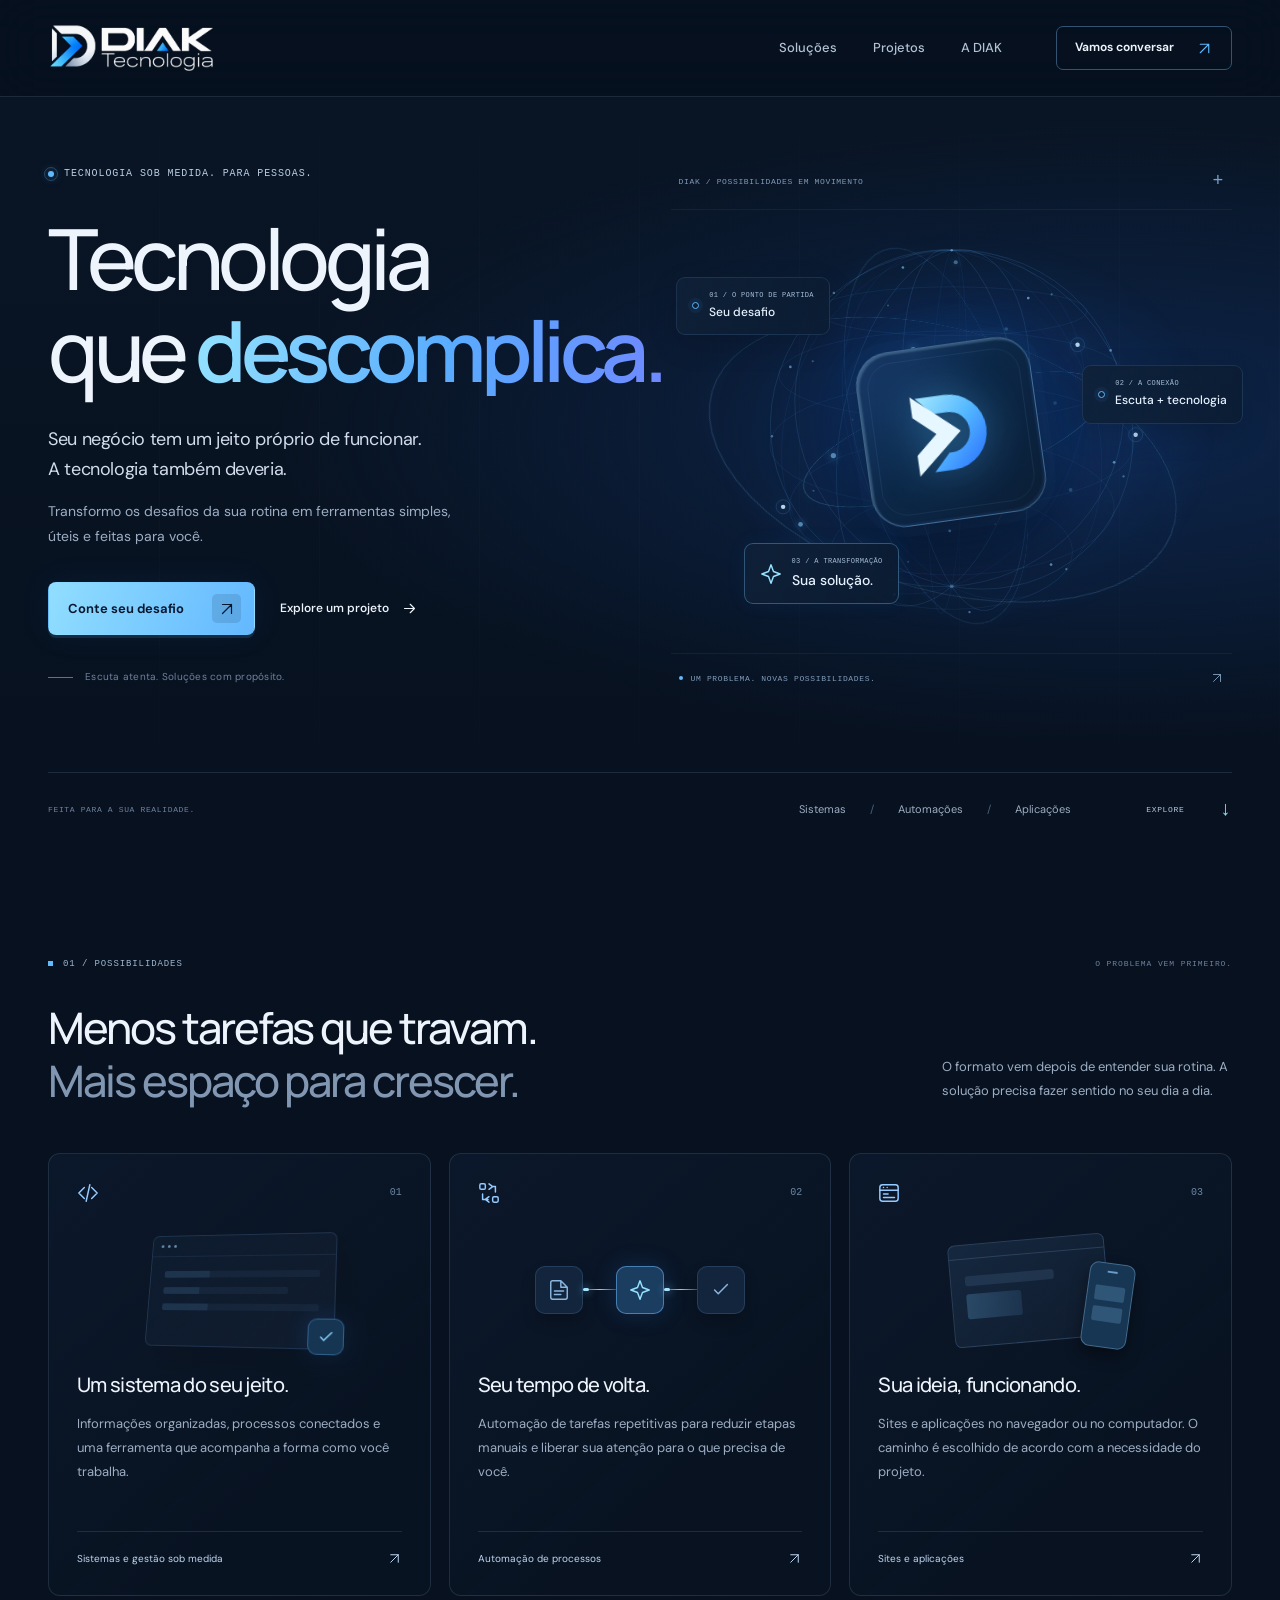
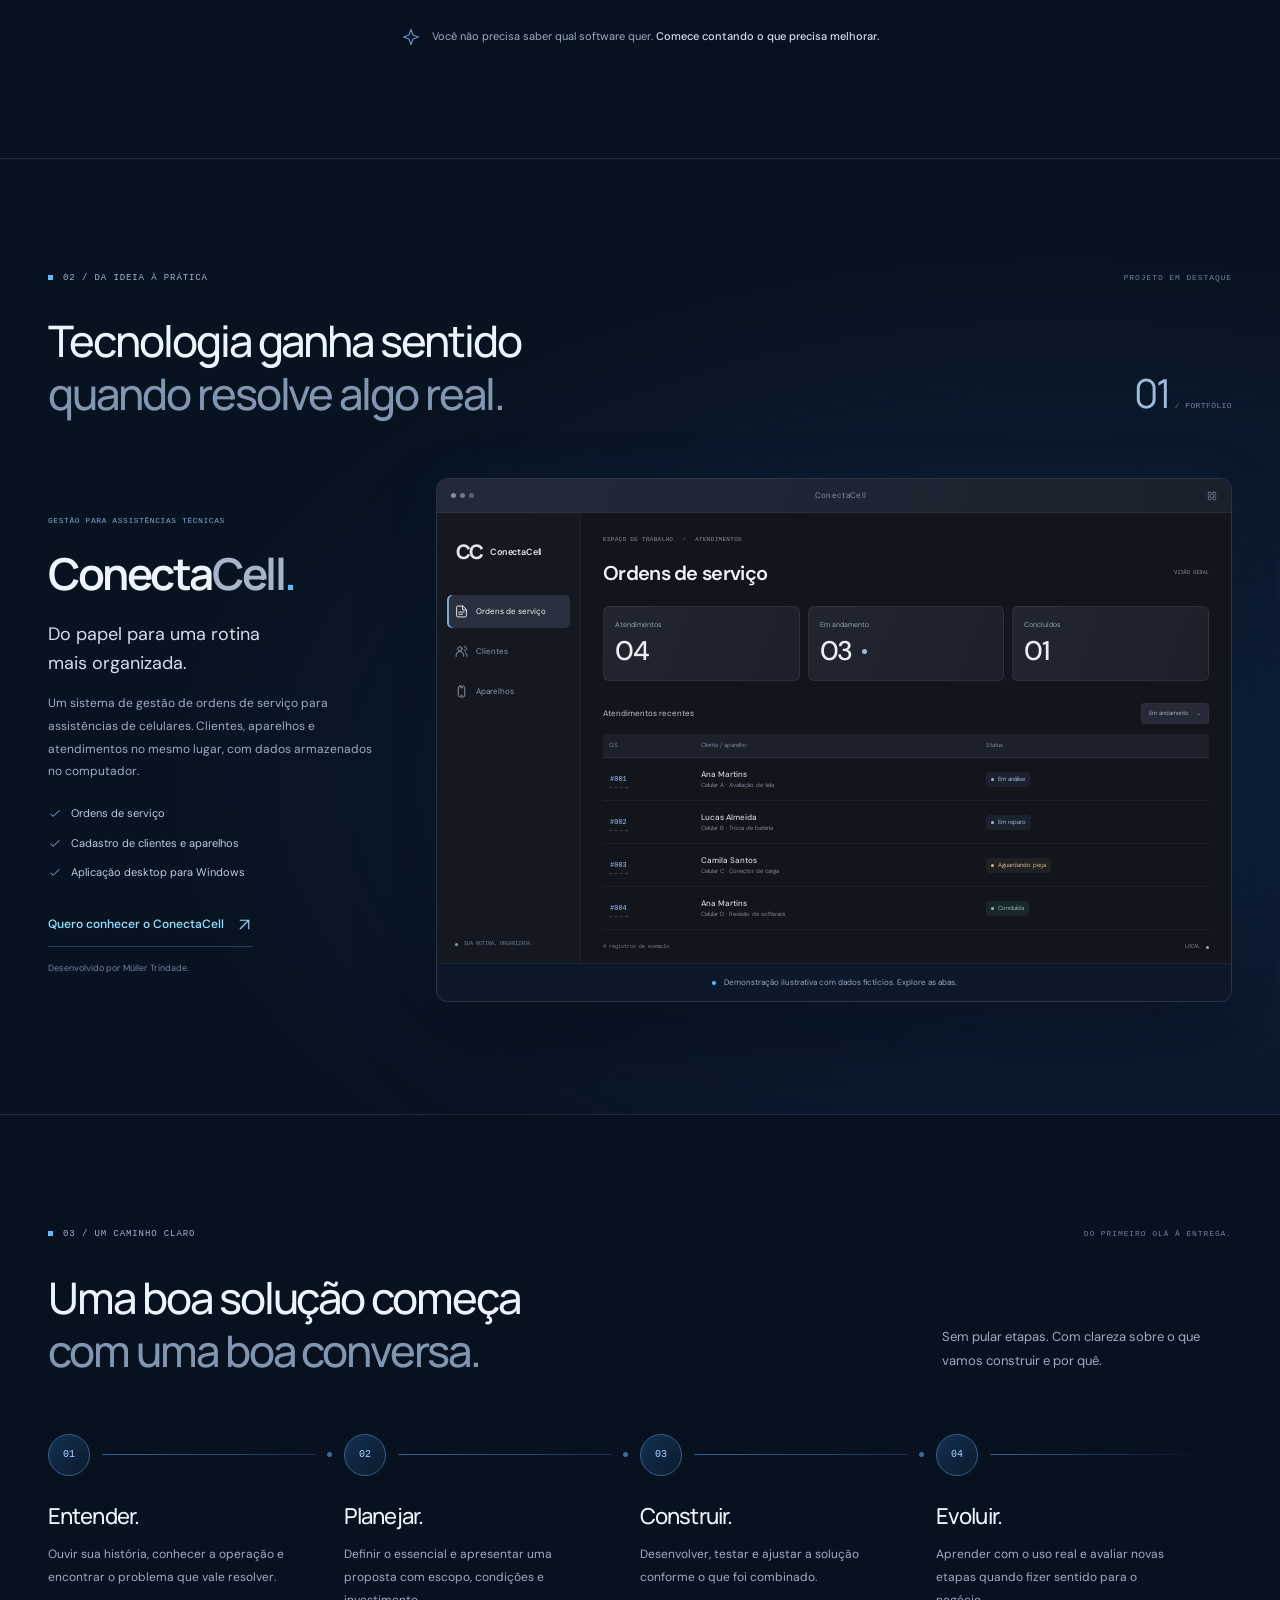
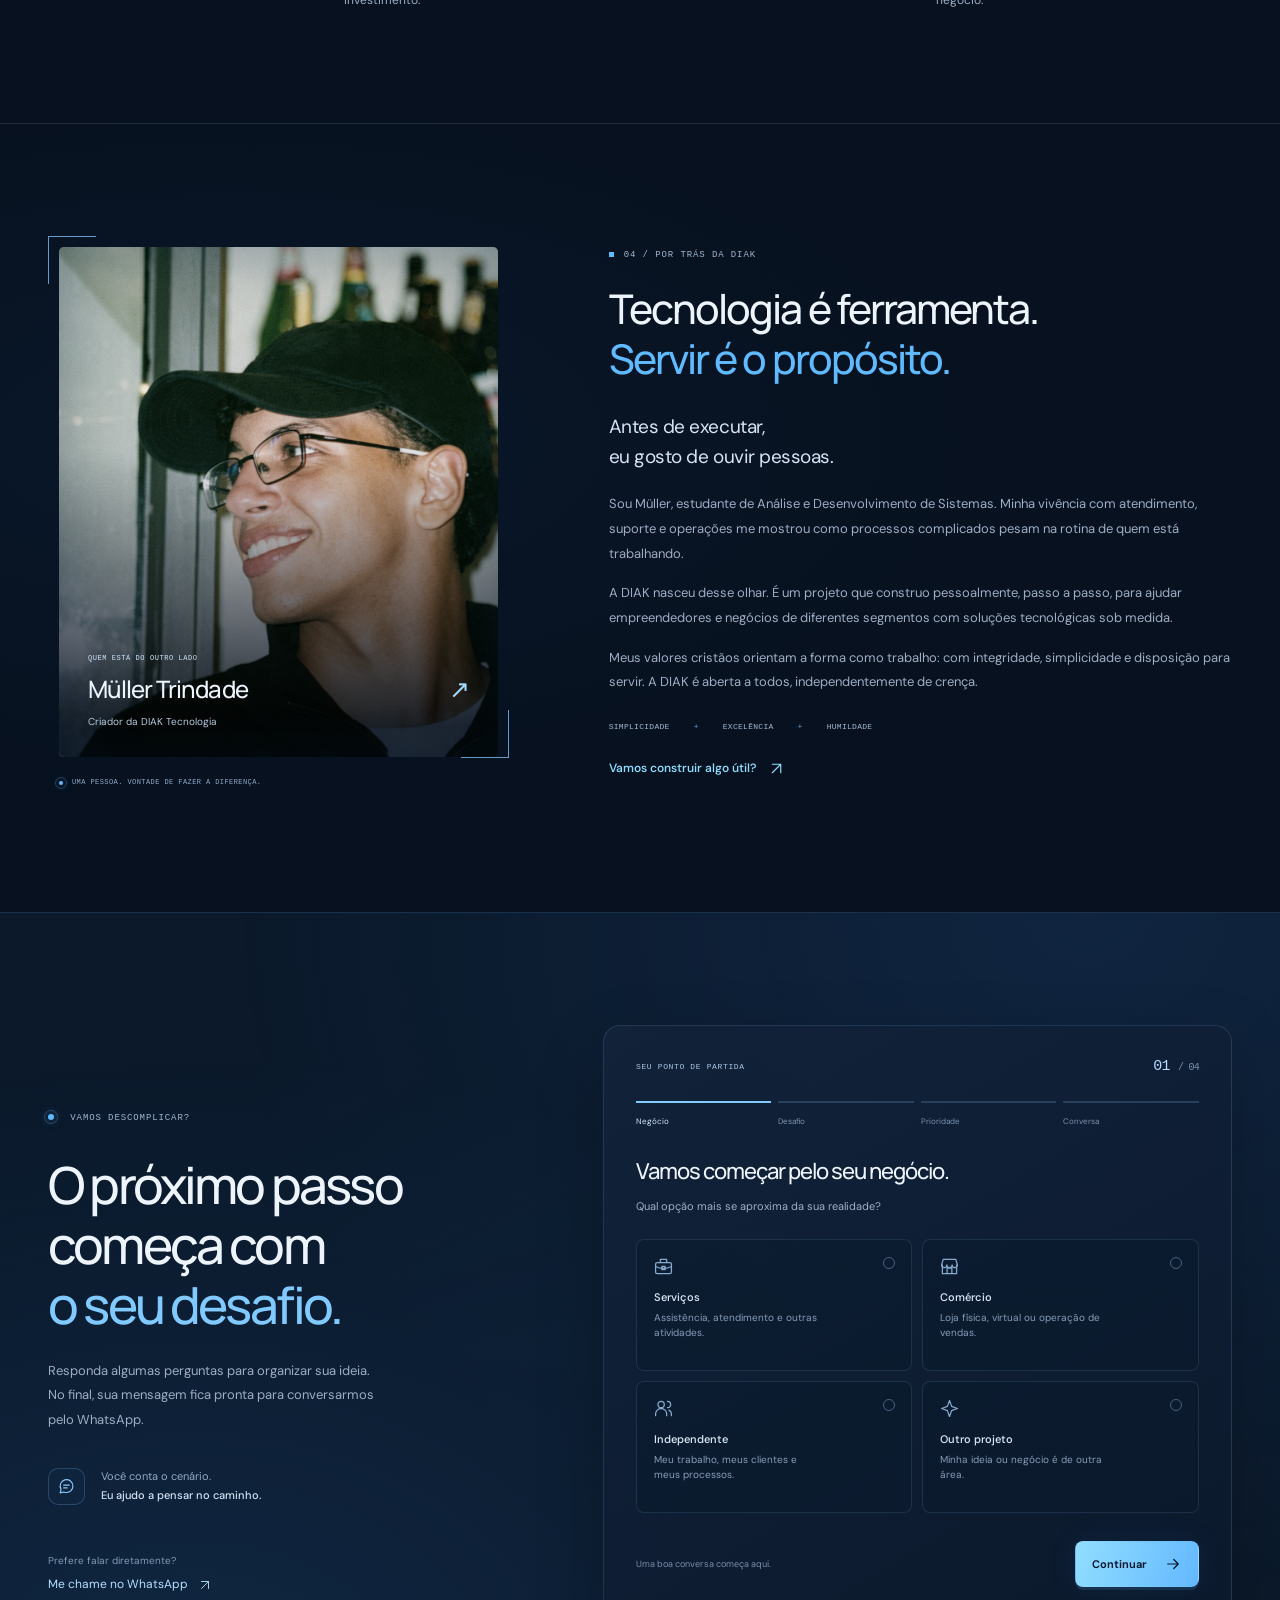
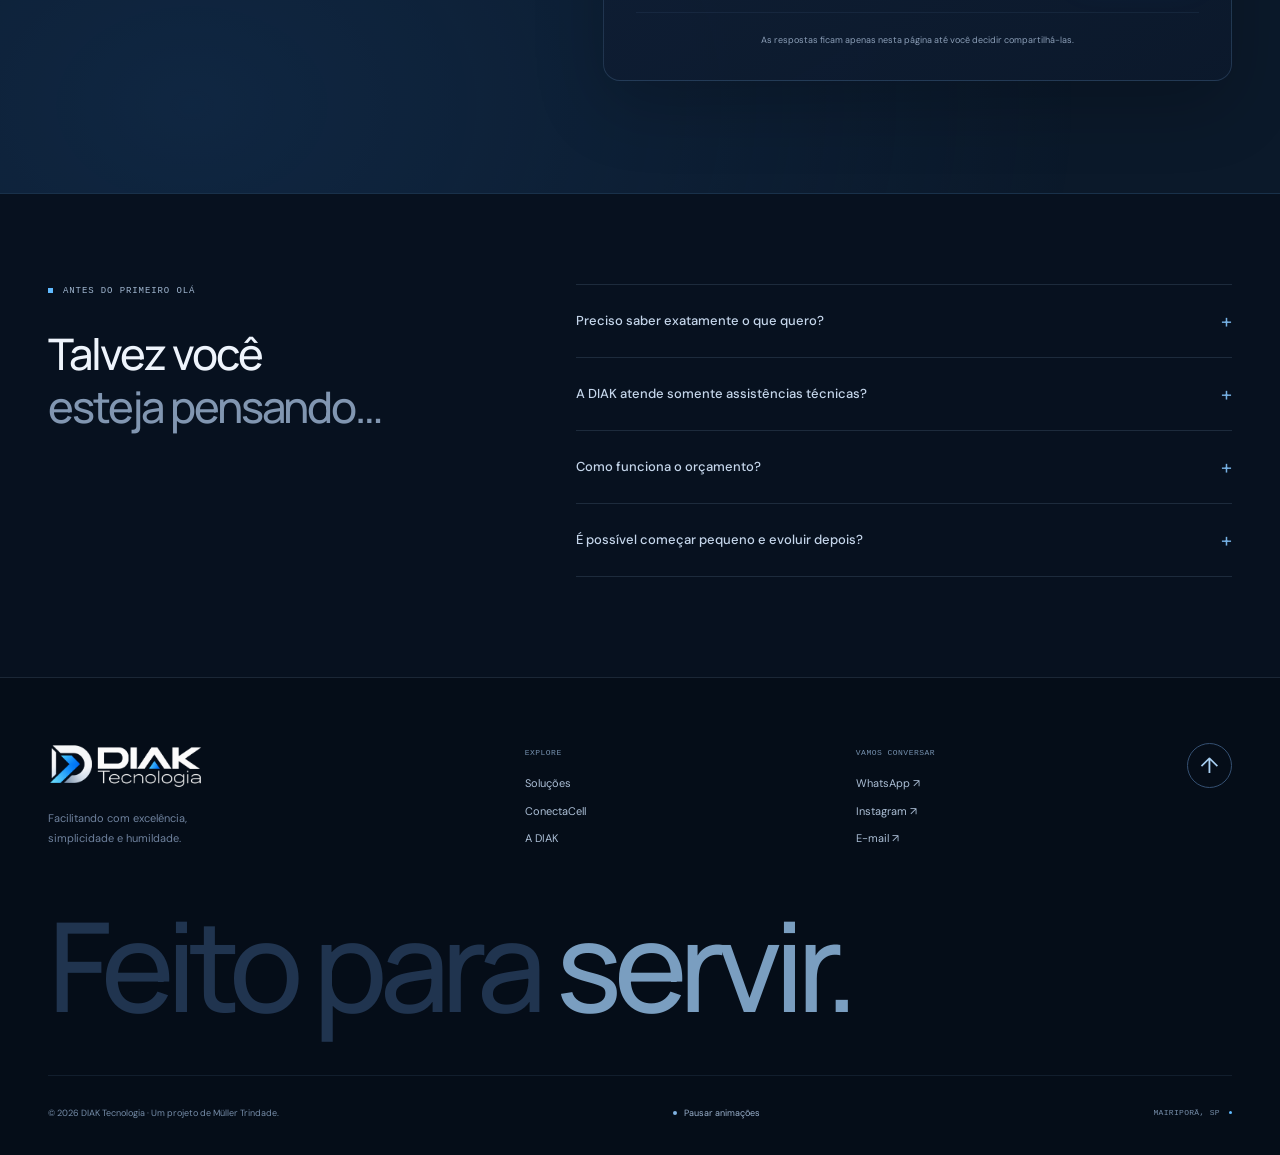
==== commit 1bfb5745: "Atualização index" ====
--- a/index.html
+++ b/index.html
@@ -114,7 +114,7 @@
 
     <section class="section founder-section" id="sobre" aria-labelledby="founder-title"><div class="container founder-layout">
       <div class="founder-portrait" data-reveal><div class="portrait-corner corner-top"></div><div class="portrait-corner corner-bottom"></div><div class="portrait-image"><img src="assets/muller-trindade.jpeg" alt="Müller Trindade, criador da DIAK Tecnologia" width="960" height="1280" loading="lazy"><div class="portrait-gradient"></div><div class="portrait-caption"><span>QUEM ESTÁ DO OUTRO LADO</span><strong>Müller Trindade<span>↗</span></strong><small>Criador da DIAK Tecnologia</small></div></div><div class="portrait-note"><span class="status-dot"></span> UMA PESSOA. VONTADE DE FAZER A DIFERENÇA.</div></div>
-      <div class="founder-copy" data-reveal><div class="section-kicker"><span>04 / POR TRÁS DA DIAK</span></div><h2 id="founder-title">Tecnologia é ferramenta.<br><em>Servir é o propósito.</em></h2><p class="founder-intro">Antes de escrever código,<br>eu gosto de ouvir pessoas.</p><p>Sou Müller, estudante de Análise e Desenvolvimento de Sistemas. Minha vivência com atendimento, suporte e operações me mostrou como processos complicados pesam na rotina de quem está trabalhando.</p><p>A DIAK nasceu desse olhar. É um projeto que construo pessoalmente, passo a passo, para ajudar empreendedores e negócios de diferentes segmentos com soluções tecnológicas sob medida.</p><p>Meus valores cristãos orientam a forma como trabalho: com integridade, simplicidade e disposição para servir. A DIAK é aberta a todos, independentemente de crença.</p><div class="founder-values"><span>Simplicidade</span><span>Excelência</span><span>Humildade</span></div><a class="text-link" href="#diagnostico">Vamos construir algo útil? <svg class="icon" aria-hidden="true"><use href="#i-diagonal"/></svg></a></div>
+      <div class="founder-copy" data-reveal><div class="section-kicker"><span>04 / POR TRÁS DA DIAK</span></div><h2 id="founder-title">Tecnologia é ferramenta.<br><em>Servir é o propósito.</em></h2><p class="founder-intro">Antes de executar,<br>eu gosto de ouvir pessoas.</p><p>Sou Müller, estudante de Análise e Desenvolvimento de Sistemas. Minha vivência com atendimento, suporte e operações me mostrou como processos complicados pesam na rotina de quem está trabalhando.</p><p>A DIAK nasceu desse olhar. É um projeto que construo pessoalmente, passo a passo, para ajudar empreendedores e negócios de diferentes segmentos com soluções tecnológicas sob medida.</p><p>Meus valores cristãos orientam a forma como trabalho: com integridade, simplicidade e disposição para servir. A DIAK é aberta a todos, independentemente de crença.</p><div class="founder-values"><span>Simplicidade</span><span>Excelência</span><span>Humildade</span></div><a class="text-link" href="#diagnostico">Vamos construir algo útil? <svg class="icon" aria-hidden="true"><use href="#i-diagonal"/></svg></a></div>
     </div></section>
 
     <section class="section diagnostic-section" id="diagnostico" aria-labelledby="diagnostic-title"><div class="diagnostic-glow" aria-hidden="true"></div><div class="container diagnostic-layout">
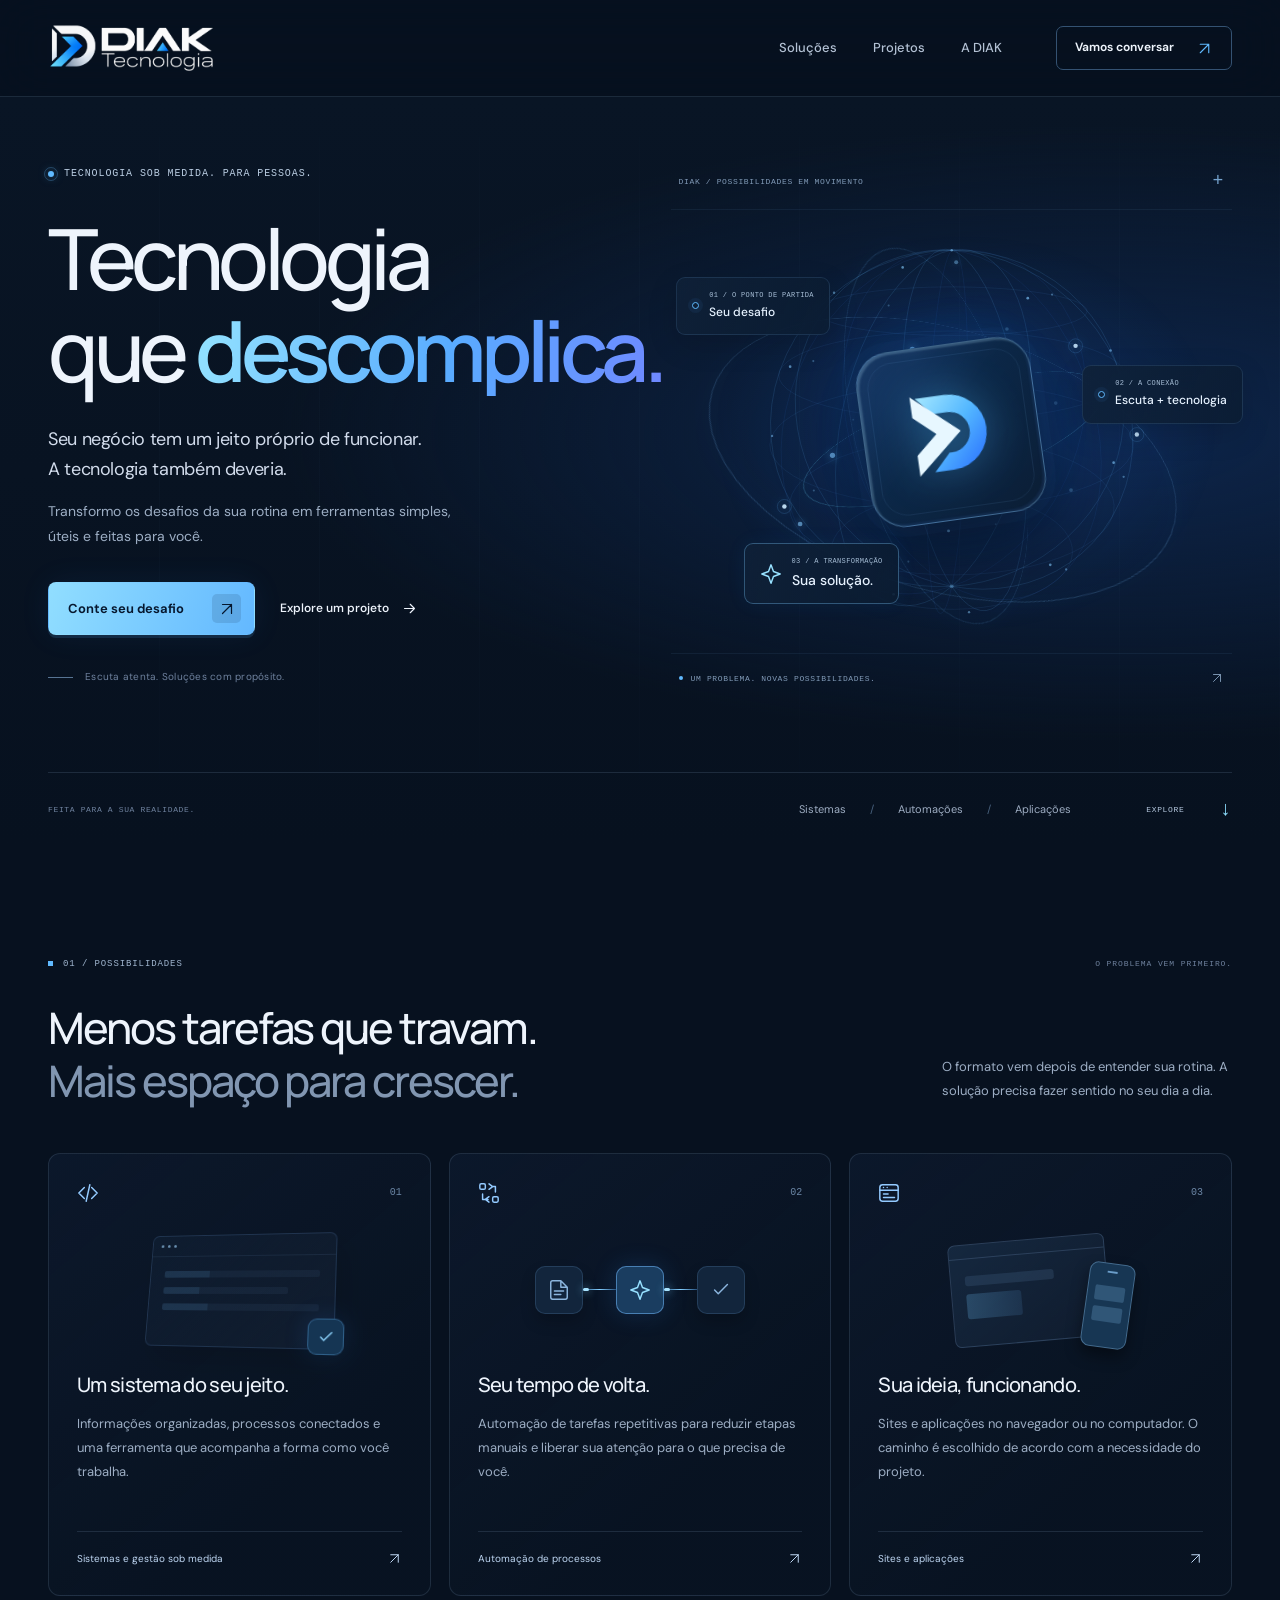
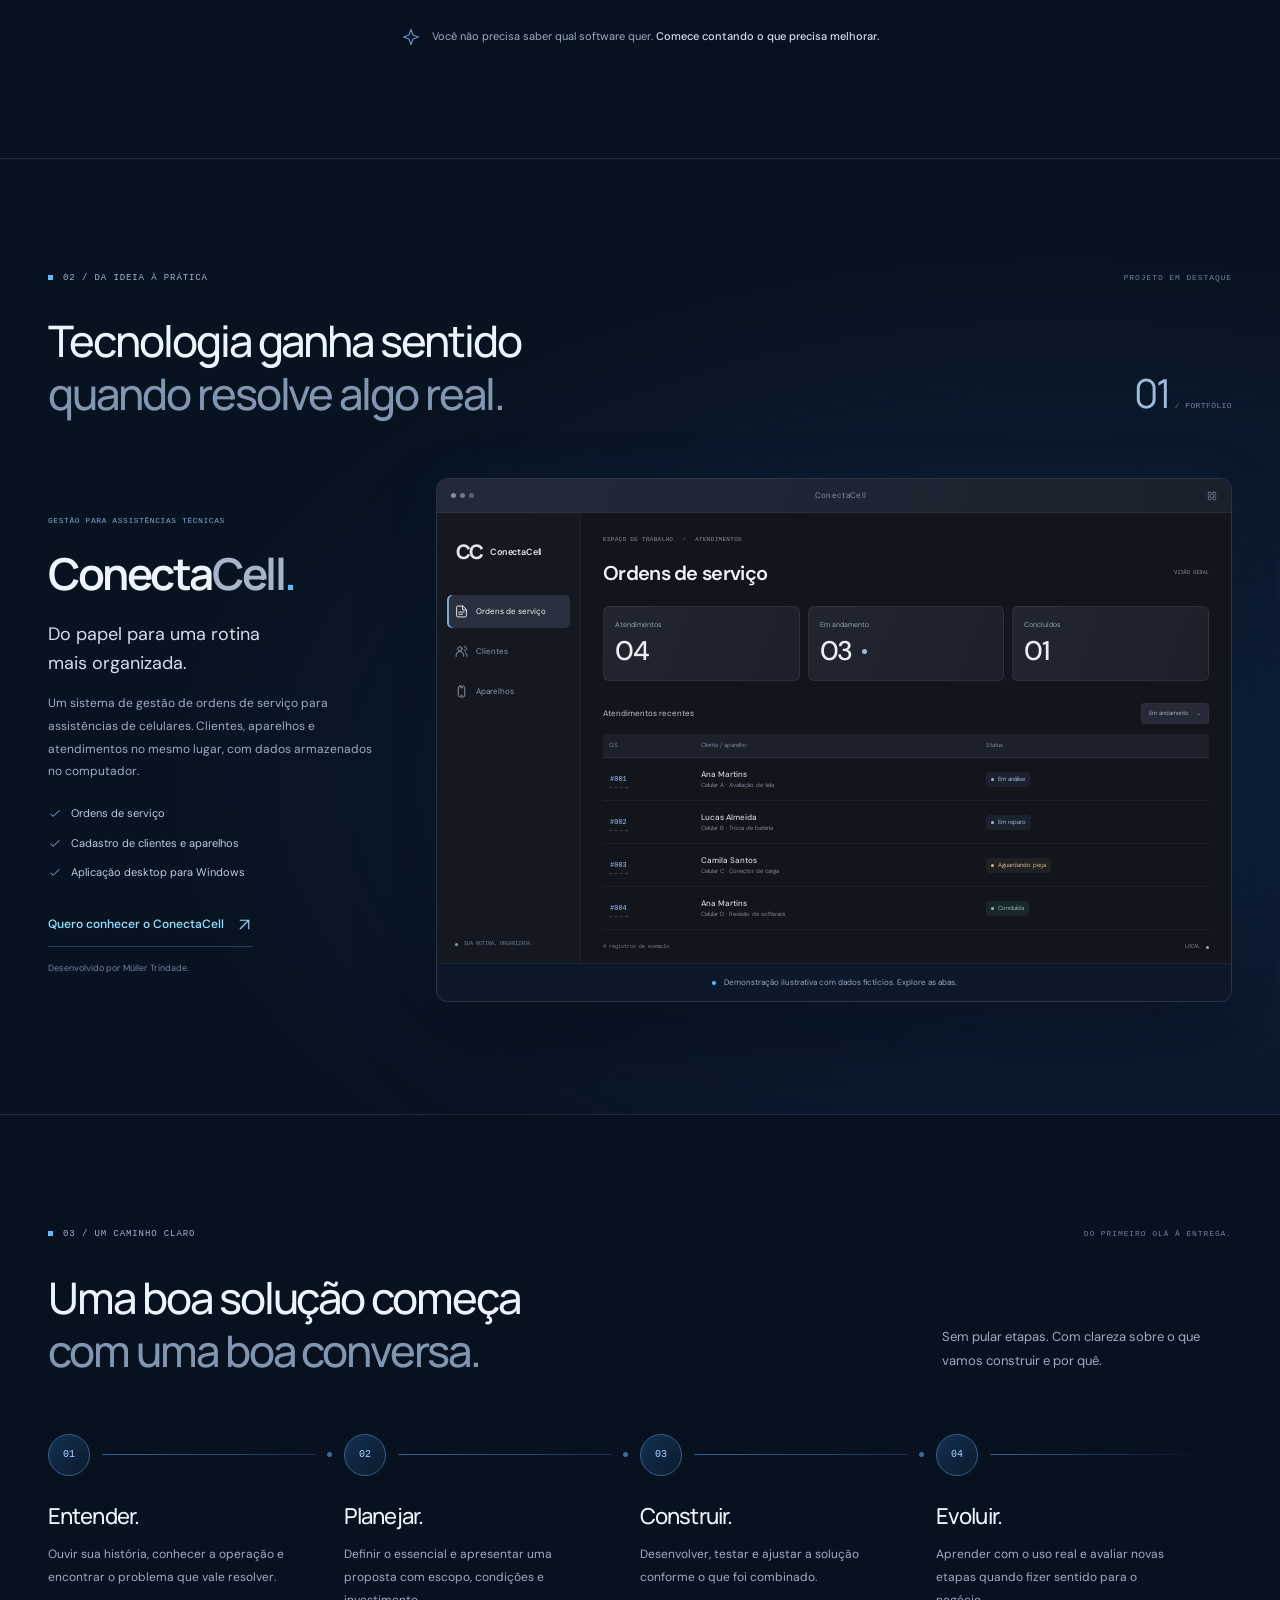
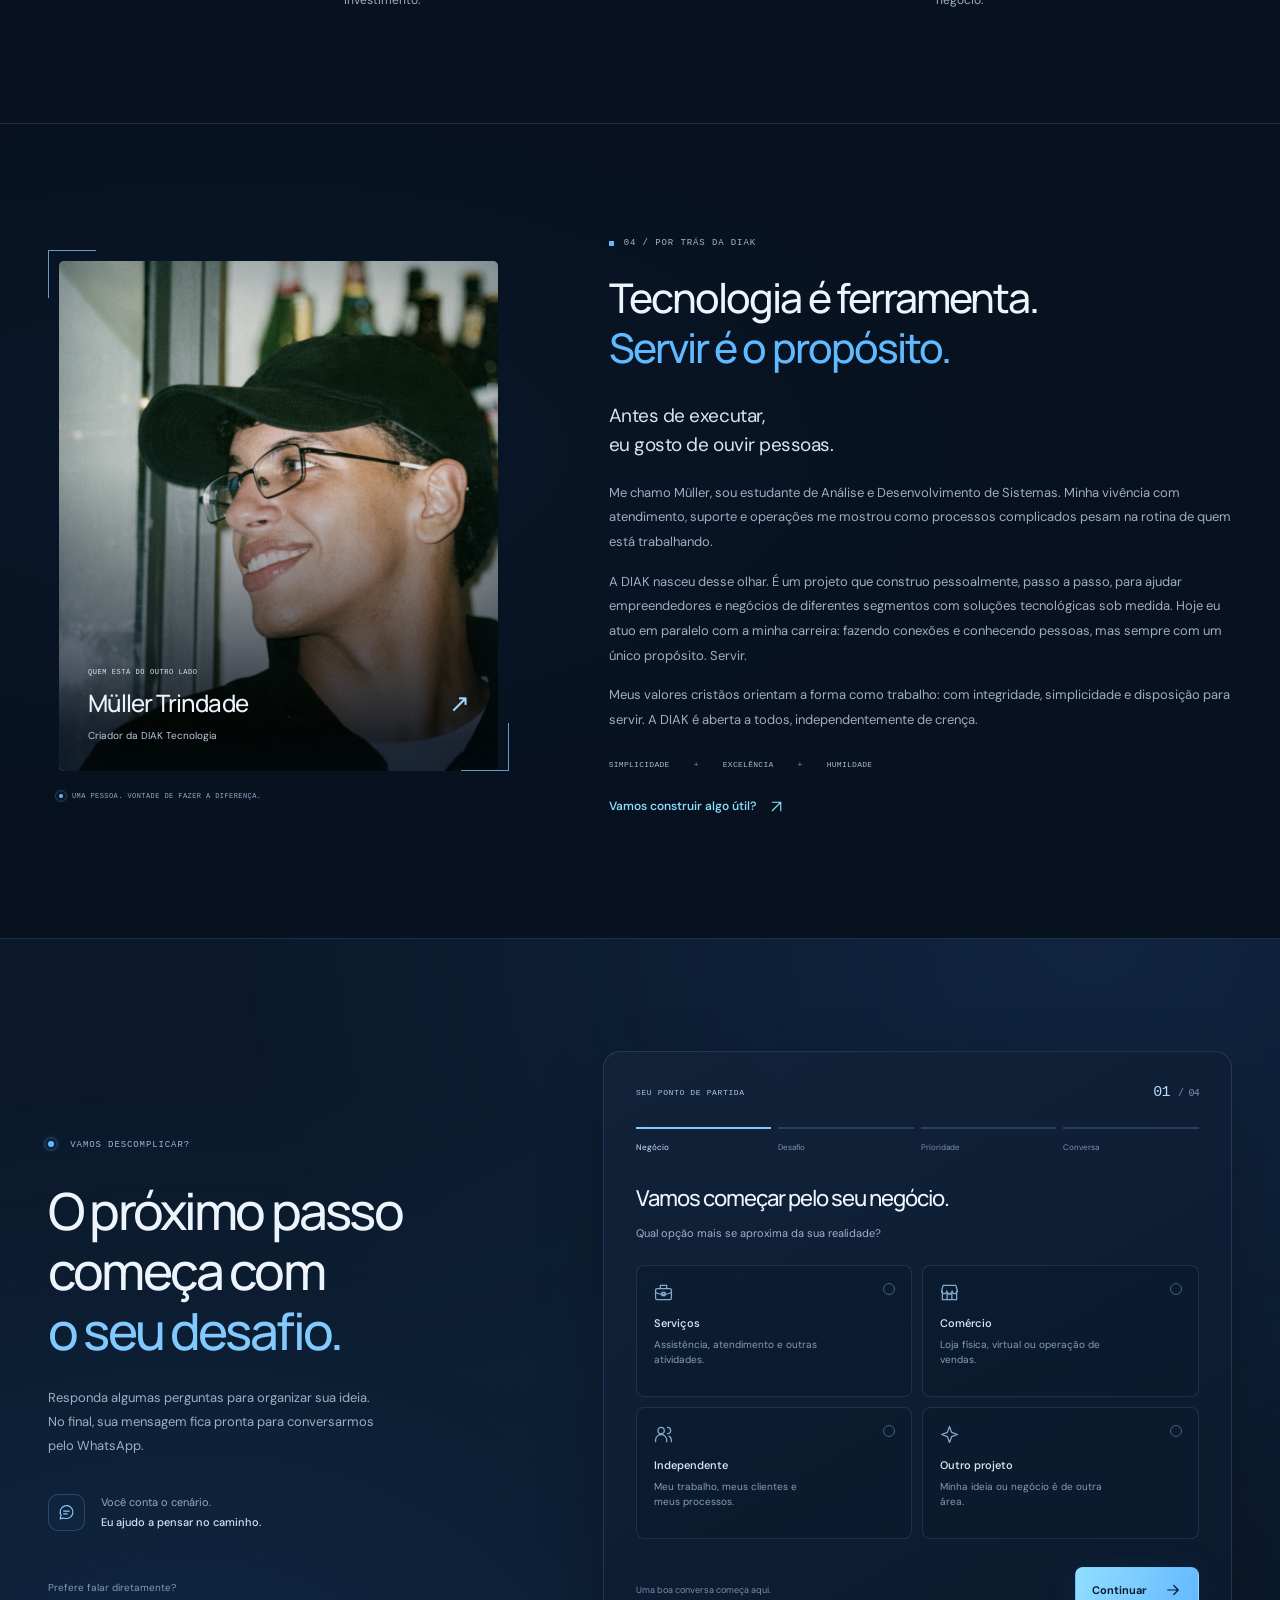
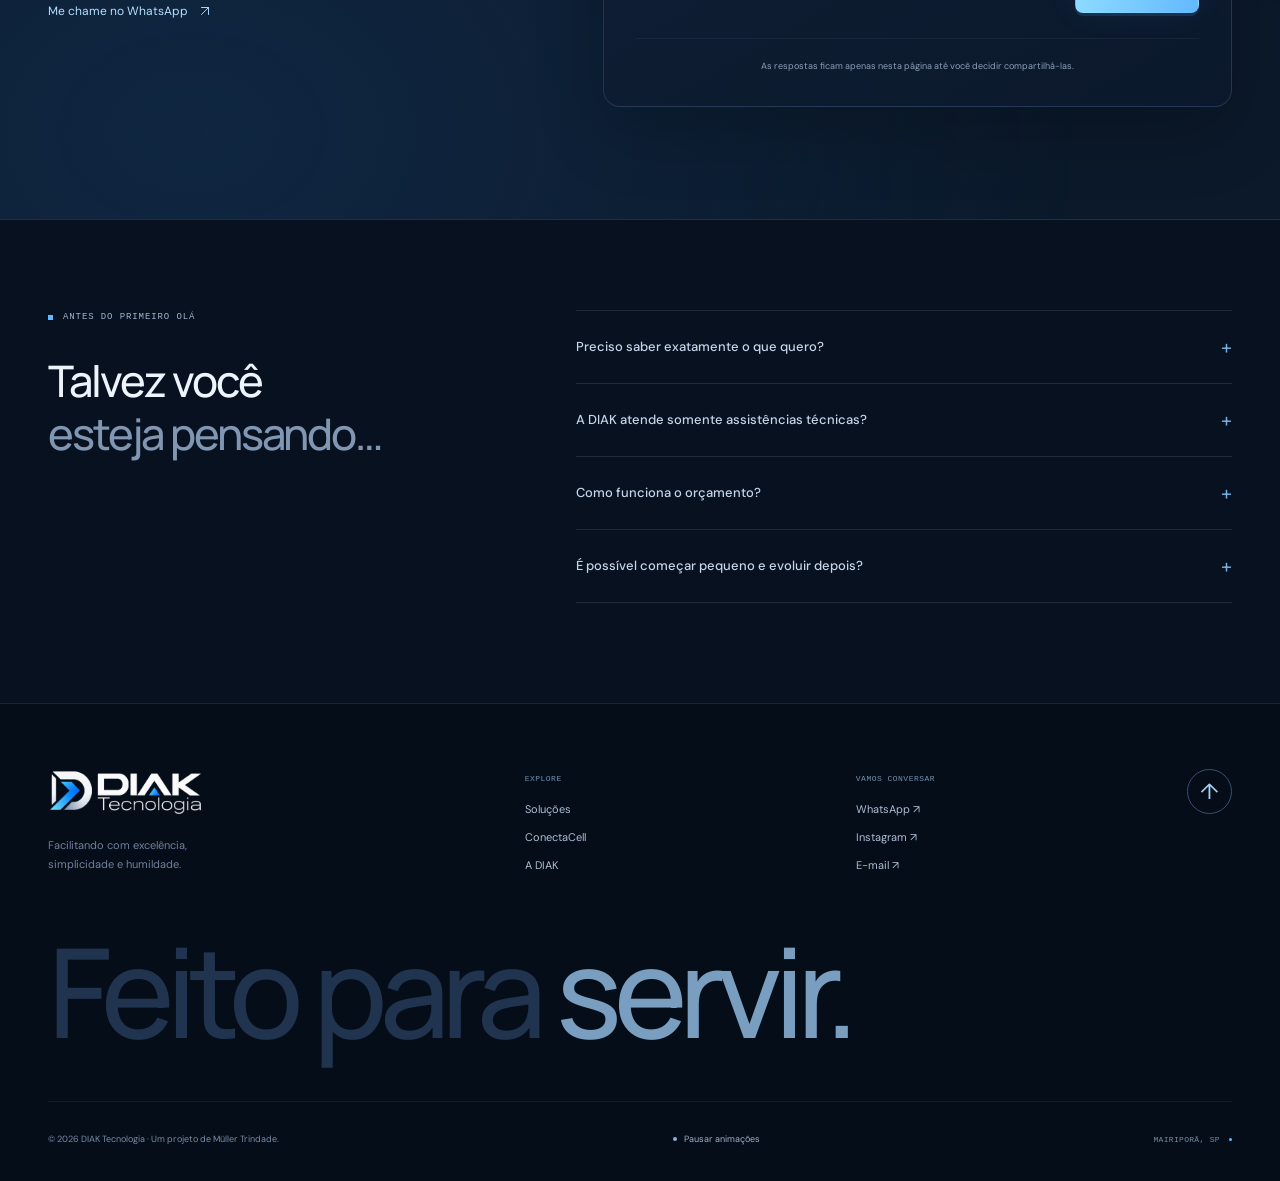
==== commit 464ab531: "Add. informações na sessão 'sobre'" ====
--- a/index.html
+++ b/index.html
@@ -114,7 +114,7 @@
 
     <section class="section founder-section" id="sobre" aria-labelledby="founder-title"><div class="container founder-layout">
       <div class="founder-portrait" data-reveal><div class="portrait-corner corner-top"></div><div class="portrait-corner corner-bottom"></div><div class="portrait-image"><img src="assets/muller-trindade.jpeg" alt="Müller Trindade, criador da DIAK Tecnologia" width="960" height="1280" loading="lazy"><div class="portrait-gradient"></div><div class="portrait-caption"><span>QUEM ESTÁ DO OUTRO LADO</span><strong>Müller Trindade<span>↗</span></strong><small>Criador da DIAK Tecnologia</small></div></div><div class="portrait-note"><span class="status-dot"></span> UMA PESSOA. VONTADE DE FAZER A DIFERENÇA.</div></div>
-      <div class="founder-copy" data-reveal><div class="section-kicker"><span>04 / POR TRÁS DA DIAK</span></div><h2 id="founder-title">Tecnologia é ferramenta.<br><em>Servir é o propósito.</em></h2><p class="founder-intro">Antes de executar,<br>eu gosto de ouvir pessoas.</p><p>Sou Müller, estudante de Análise e Desenvolvimento de Sistemas. Minha vivência com atendimento, suporte e operações me mostrou como processos complicados pesam na rotina de quem está trabalhando.</p><p>A DIAK nasceu desse olhar. É um projeto que construo pessoalmente, passo a passo, para ajudar empreendedores e negócios de diferentes segmentos com soluções tecnológicas sob medida.</p><p>Meus valores cristãos orientam a forma como trabalho: com integridade, simplicidade e disposição para servir. A DIAK é aberta a todos, independentemente de crença.</p><div class="founder-values"><span>Simplicidade</span><span>Excelência</span><span>Humildade</span></div><a class="text-link" href="#diagnostico">Vamos construir algo útil? <svg class="icon" aria-hidden="true"><use href="#i-diagonal"/></svg></a></div>
+      <div class="founder-copy" data-reveal><div class="section-kicker"><span>04 / POR TRÁS DA DIAK</span></div><h2 id="founder-title">Tecnologia é ferramenta.<br><em>Servir é o propósito.</em></h2><p class="founder-intro">Antes de executar,<br>eu gosto de ouvir pessoas.</p><p>Me chamo Müller, sou estudante de Análise e Desenvolvimento de Sistemas. Minha vivência com atendimento, suporte e operações me mostrou como processos complicados pesam na rotina de quem está trabalhando.</p><p>A DIAK nasceu desse olhar. É um projeto que construo pessoalmente, passo a passo, para ajudar empreendedores e negócios de diferentes segmentos com soluções tecnológicas sob medida. Hoje eu atuo em paralelo com a minha carreira: fazendo conexões e conhecendo pessoas, mas sempre com um único propósito. Servir.</p><p>Meus valores cristãos orientam a forma como trabalho: com integridade, simplicidade e disposição para servir. A DIAK é aberta a todos, independentemente de crença.</p><div class="founder-values"><span>Simplicidade</span><span>Excelência</span><span>Humildade</span></div><a class="text-link" href="#diagnostico">Vamos construir algo útil? <svg class="icon" aria-hidden="true"><use href="#i-diagonal"/></svg></a></div>
     </div></section>
 
     <section class="section diagnostic-section" id="diagnostico" aria-labelledby="diagnostic-title"><div class="diagnostic-glow" aria-hidden="true"></div><div class="container diagnostic-layout">
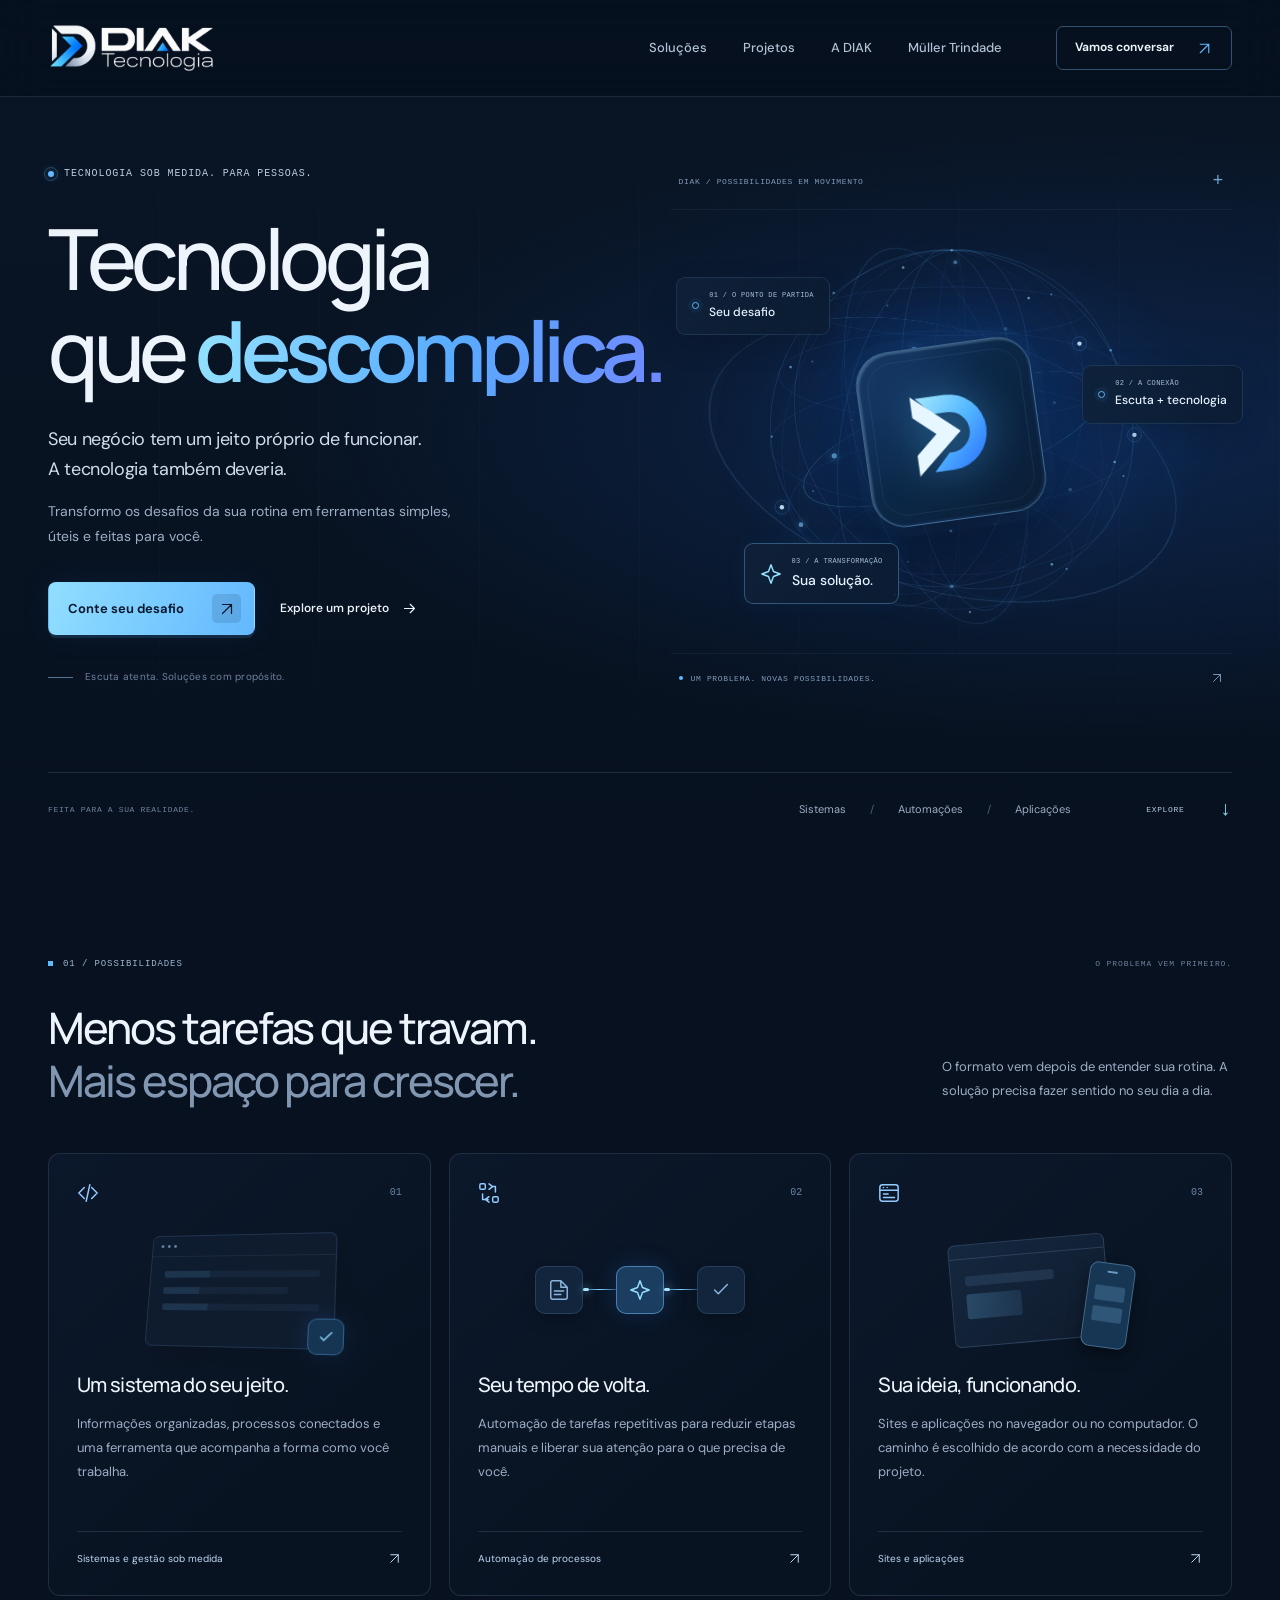
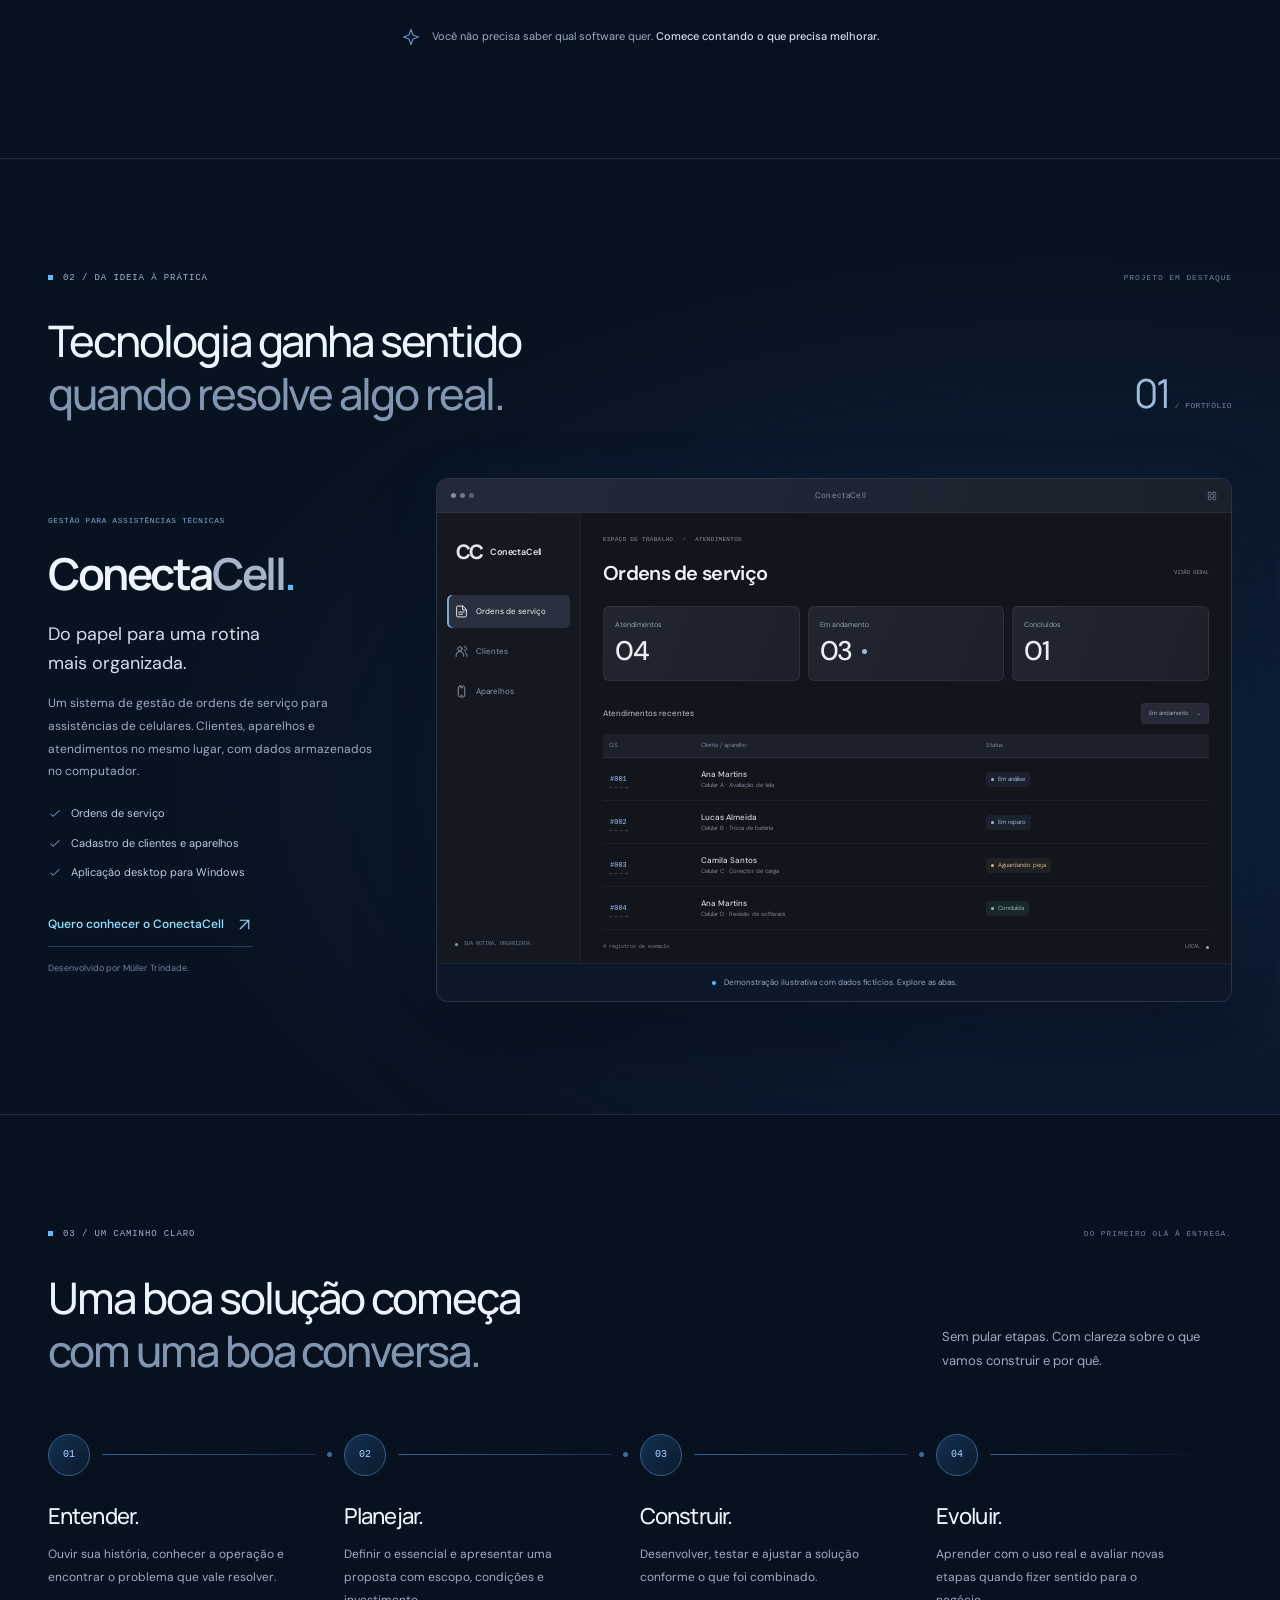
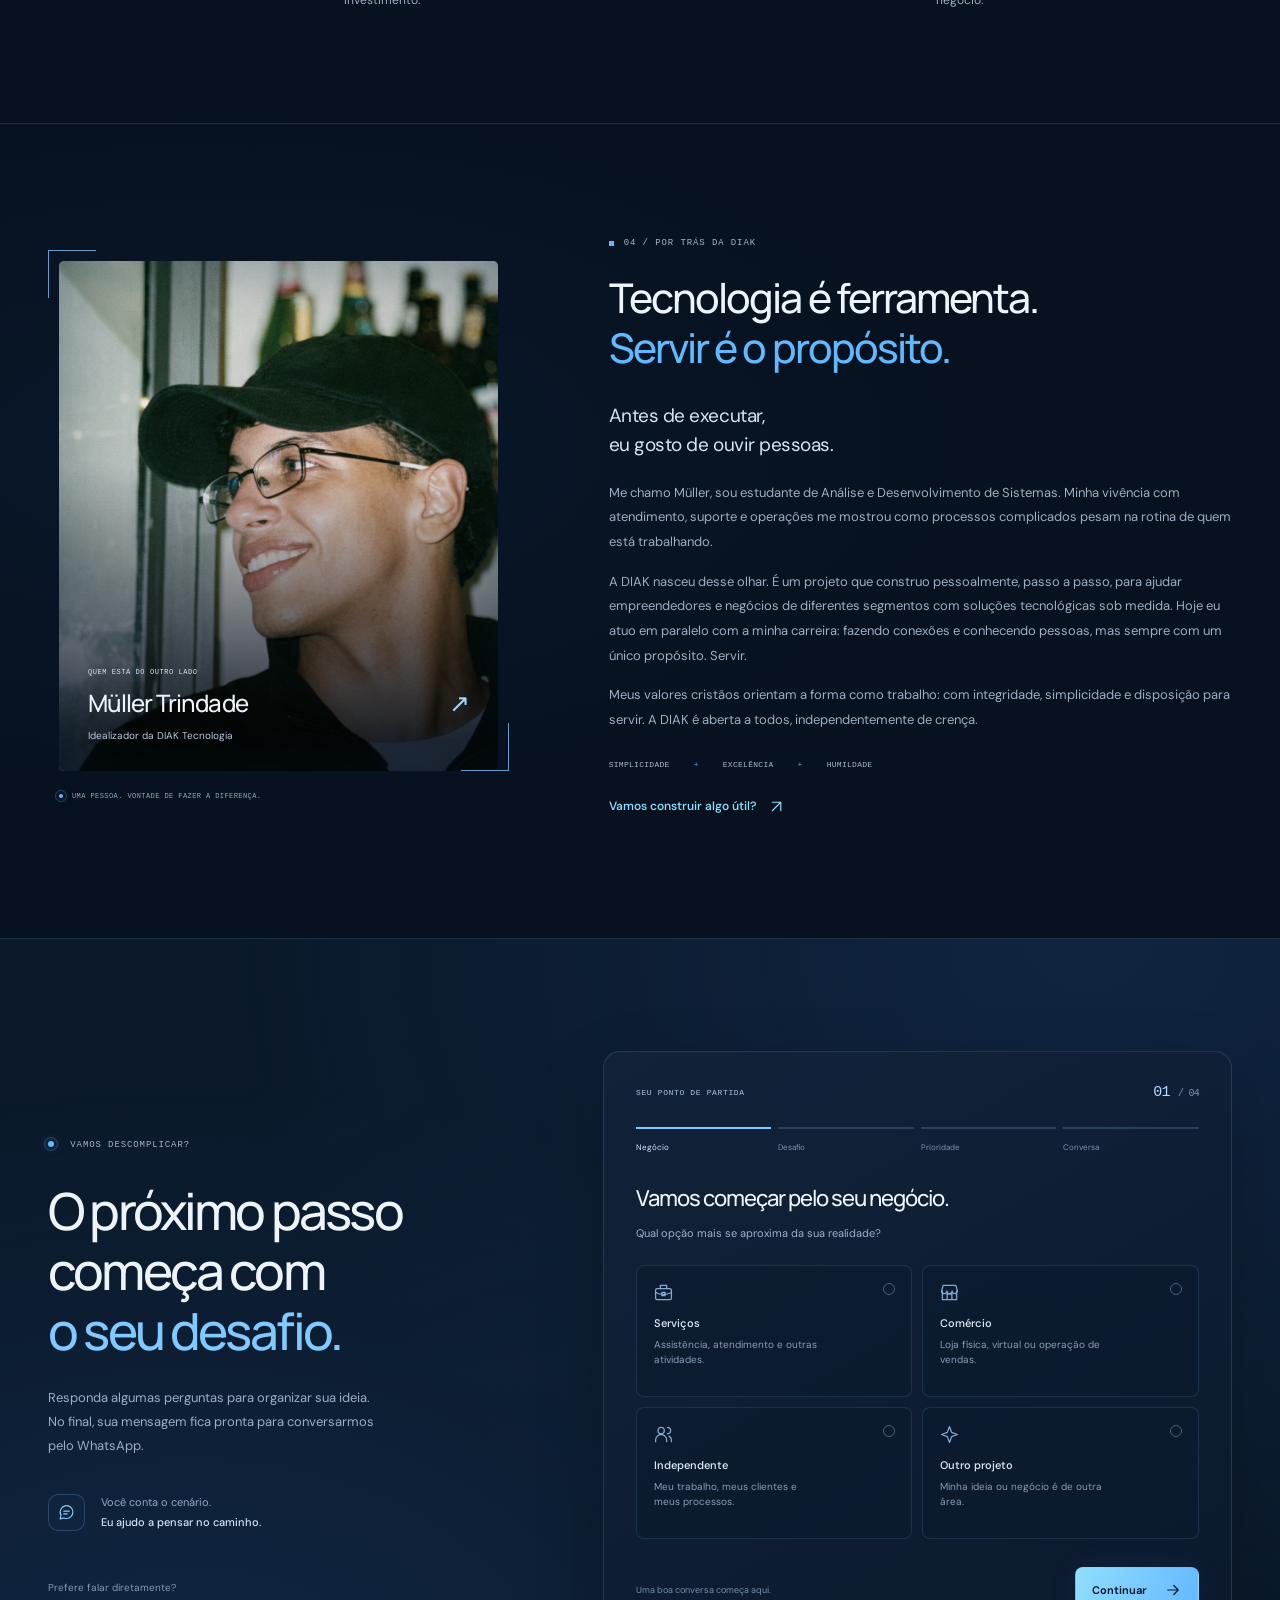
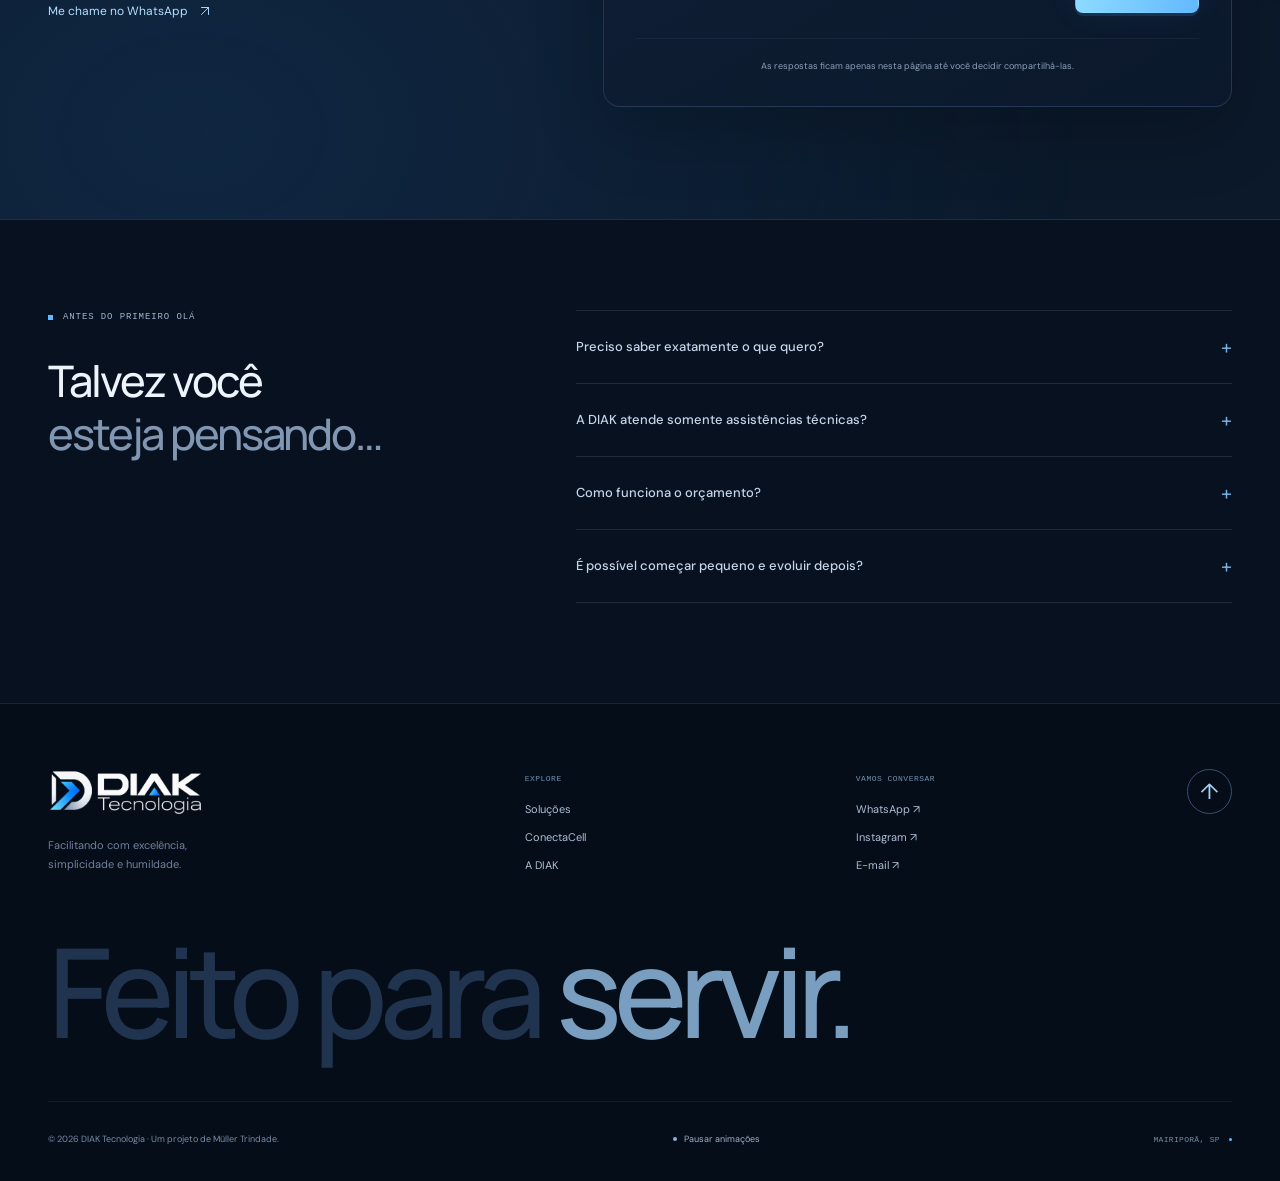
==== commit 53fdacf6: "adicionei a sessão 'sobre mim' e dei uns ajustes no site" ====
--- a/index.html
+++ b/index.html
@@ -44,11 +44,11 @@
   <header class="site-header" id="topo">
     <div class="container header-inner">
       <a class="brand" href="#inicio" aria-label="DIAK Tecnologia — início"><img src="assets/logo-para-fundo-escuro.png" alt="DIAK Tecnologia" width="1661" height="496"></a>
-      <nav class="desktop-nav" aria-label="Navegação principal"><a href="#solucoes">Soluções</a><a href="#projetos">Projetos</a><a href="#sobre">A DIAK</a></nav>
+      <nav class="desktop-nav" aria-label="Navegação principal"><a href="#solucoes">Soluções</a><a href="#projetos">Projetos</a><a href="#sobre">A DIAK</a><a href="curriculo.html">Müller Trindade</a></nav>
       <a class="header-cta" href="#diagnostico">Vamos conversar <svg class="icon" aria-hidden="true"><use href="#i-diagonal"/></svg></a>
       <button class="menu-toggle" type="button" aria-controls="mobile-menu" aria-expanded="false" aria-label="Abrir menu"><span></span><span></span></button>
     </div>
-    <nav class="mobile-nav" id="mobile-menu" aria-label="Navegação móvel" hidden><a href="#solucoes">Soluções <span>01</span></a><a href="#projetos">ConectaCell <span>02</span></a><a href="#metodo">Como funciona <span>03</span></a><a href="#sobre">A história da DIAK <span>04</span></a><a href="#diagnostico">Conte seu desafio <svg class="icon" aria-hidden="true"><use href="#i-diagonal"/></svg></a></nav>
+    <nav class="mobile-nav" id="mobile-menu" aria-label="Navegação móvel" hidden><a href="#solucoes">Soluções <span>01</span></a><a href="#projetos">ConectaCell <span>02</span></a><a href="#metodo">Como funciona <span>03</span></a><a href="#sobre">A história da DIAK <span>04</span></a><a href="curriculo.html">Müller Trindade <span>05</span></a><a href="#diagnostico">Conte seu desafio <svg class="icon" aria-hidden="true"><use href="#i-diagonal"/></svg></a></nav>
   </header>
   <main id="conteudo">
     <section class="hero" id="inicio" aria-labelledby="hero-title">
@@ -113,7 +113,7 @@
     </div></div></section>
 
     <section class="section founder-section" id="sobre" aria-labelledby="founder-title"><div class="container founder-layout">
-      <div class="founder-portrait" data-reveal><div class="portrait-corner corner-top"></div><div class="portrait-corner corner-bottom"></div><div class="portrait-image"><img src="assets/muller-trindade.jpeg" alt="Müller Trindade, criador da DIAK Tecnologia" width="960" height="1280" loading="lazy"><div class="portrait-gradient"></div><div class="portrait-caption"><span>QUEM ESTÁ DO OUTRO LADO</span><strong>Müller Trindade<span>↗</span></strong><small>Criador da DIAK Tecnologia</small></div></div><div class="portrait-note"><span class="status-dot"></span> UMA PESSOA. VONTADE DE FAZER A DIFERENÇA.</div></div>
+      <div class="founder-portrait" data-reveal><div class="portrait-corner corner-top"></div><div class="portrait-corner corner-bottom"></div><div class="portrait-image"><img src="assets/muller-trindade.jpeg" alt="Müller Trindade, criador da DIAK Tecnologia" width="960" height="1280" loading="lazy"><div class="portrait-gradient"></div><div class="portrait-caption"><span>QUEM ESTÁ DO OUTRO LADO</span><strong>Müller Trindade<span>↗</span></strong><small>Idealizador da DIAK Tecnologia</small></div></div><div class="portrait-note"><span class="status-dot"></span> UMA PESSOA. VONTADE DE FAZER A DIFERENÇA.</div></div>
       <div class="founder-copy" data-reveal><div class="section-kicker"><span>04 / POR TRÁS DA DIAK</span></div><h2 id="founder-title">Tecnologia é ferramenta.<br><em>Servir é o propósito.</em></h2><p class="founder-intro">Antes de executar,<br>eu gosto de ouvir pessoas.</p><p>Me chamo Müller, sou estudante de Análise e Desenvolvimento de Sistemas. Minha vivência com atendimento, suporte e operações me mostrou como processos complicados pesam na rotina de quem está trabalhando.</p><p>A DIAK nasceu desse olhar. É um projeto que construo pessoalmente, passo a passo, para ajudar empreendedores e negócios de diferentes segmentos com soluções tecnológicas sob medida. Hoje eu atuo em paralelo com a minha carreira: fazendo conexões e conhecendo pessoas, mas sempre com um único propósito. Servir.</p><p>Meus valores cristãos orientam a forma como trabalho: com integridade, simplicidade e disposição para servir. A DIAK é aberta a todos, independentemente de crença.</p><div class="founder-values"><span>Simplicidade</span><span>Excelência</span><span>Humildade</span></div><a class="text-link" href="#diagnostico">Vamos construir algo útil? <svg class="icon" aria-hidden="true"><use href="#i-diagonal"/></svg></a></div>
     </div></section>
 
